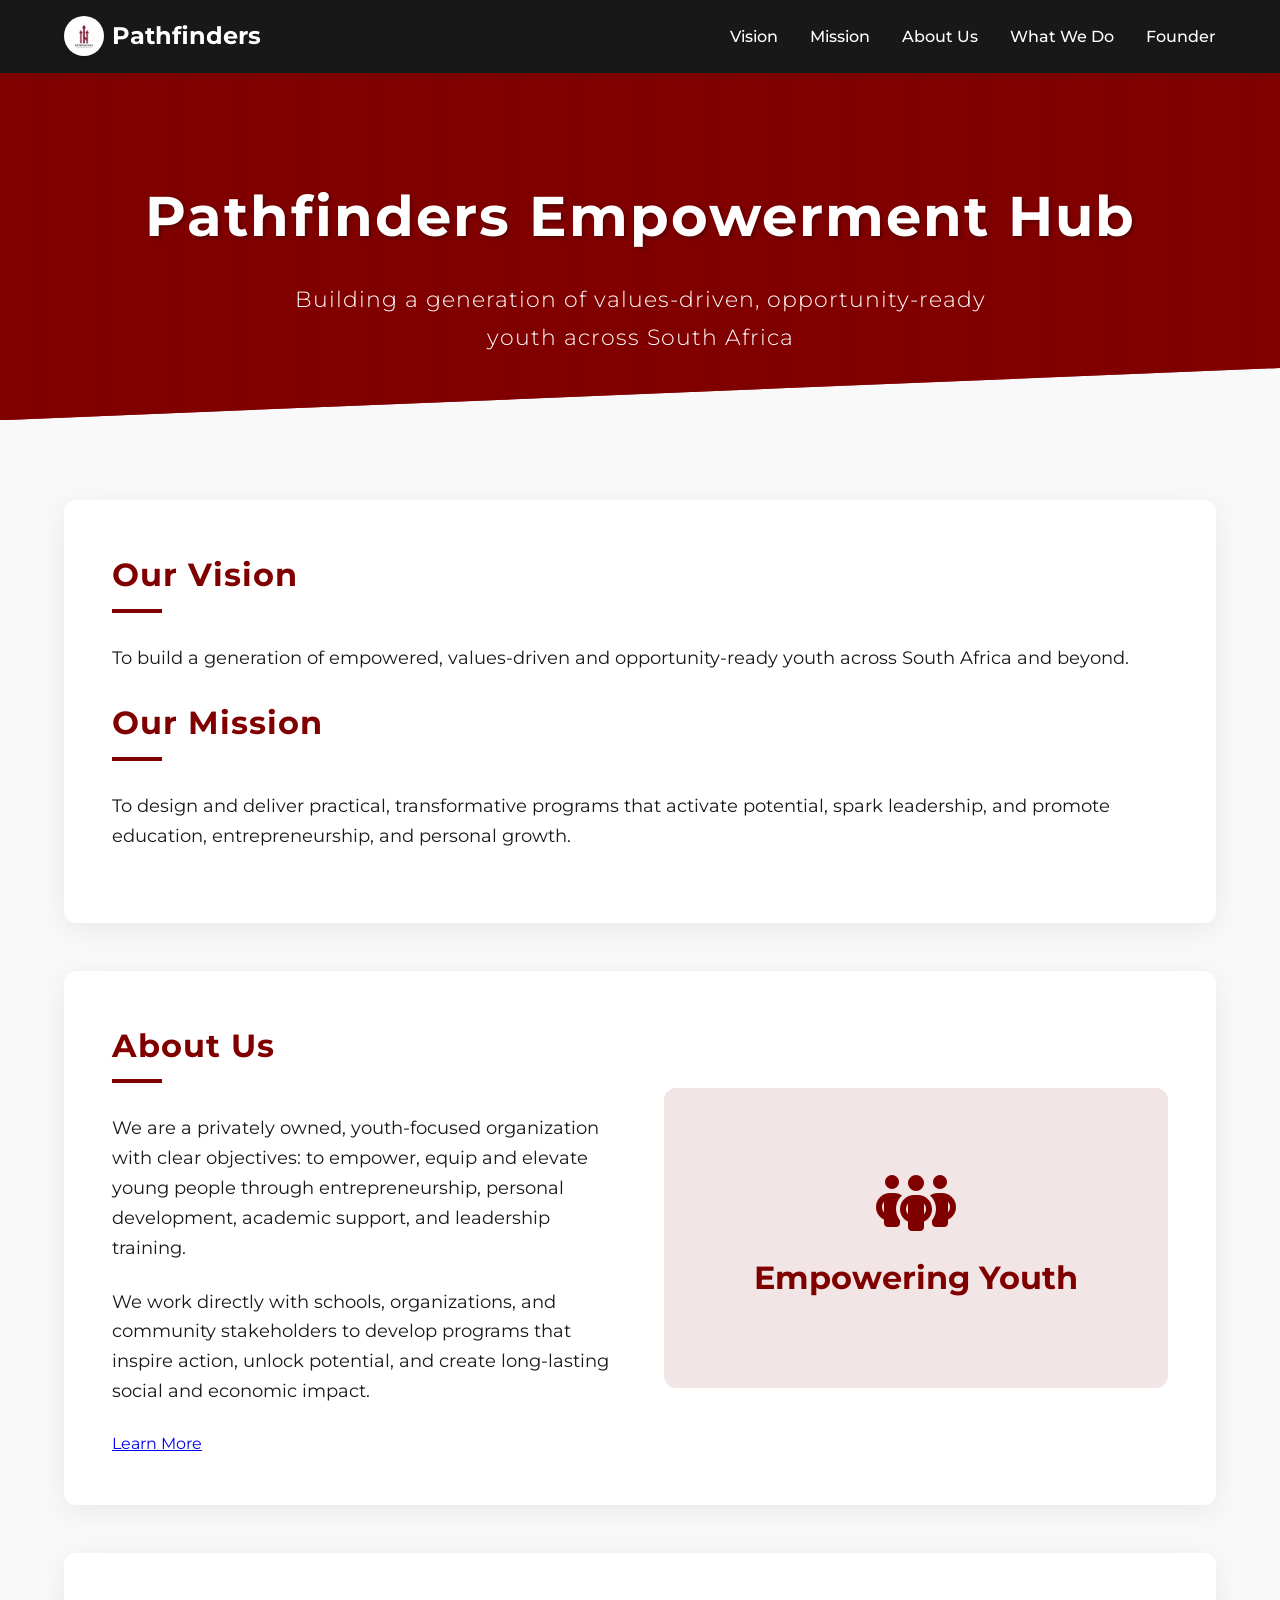
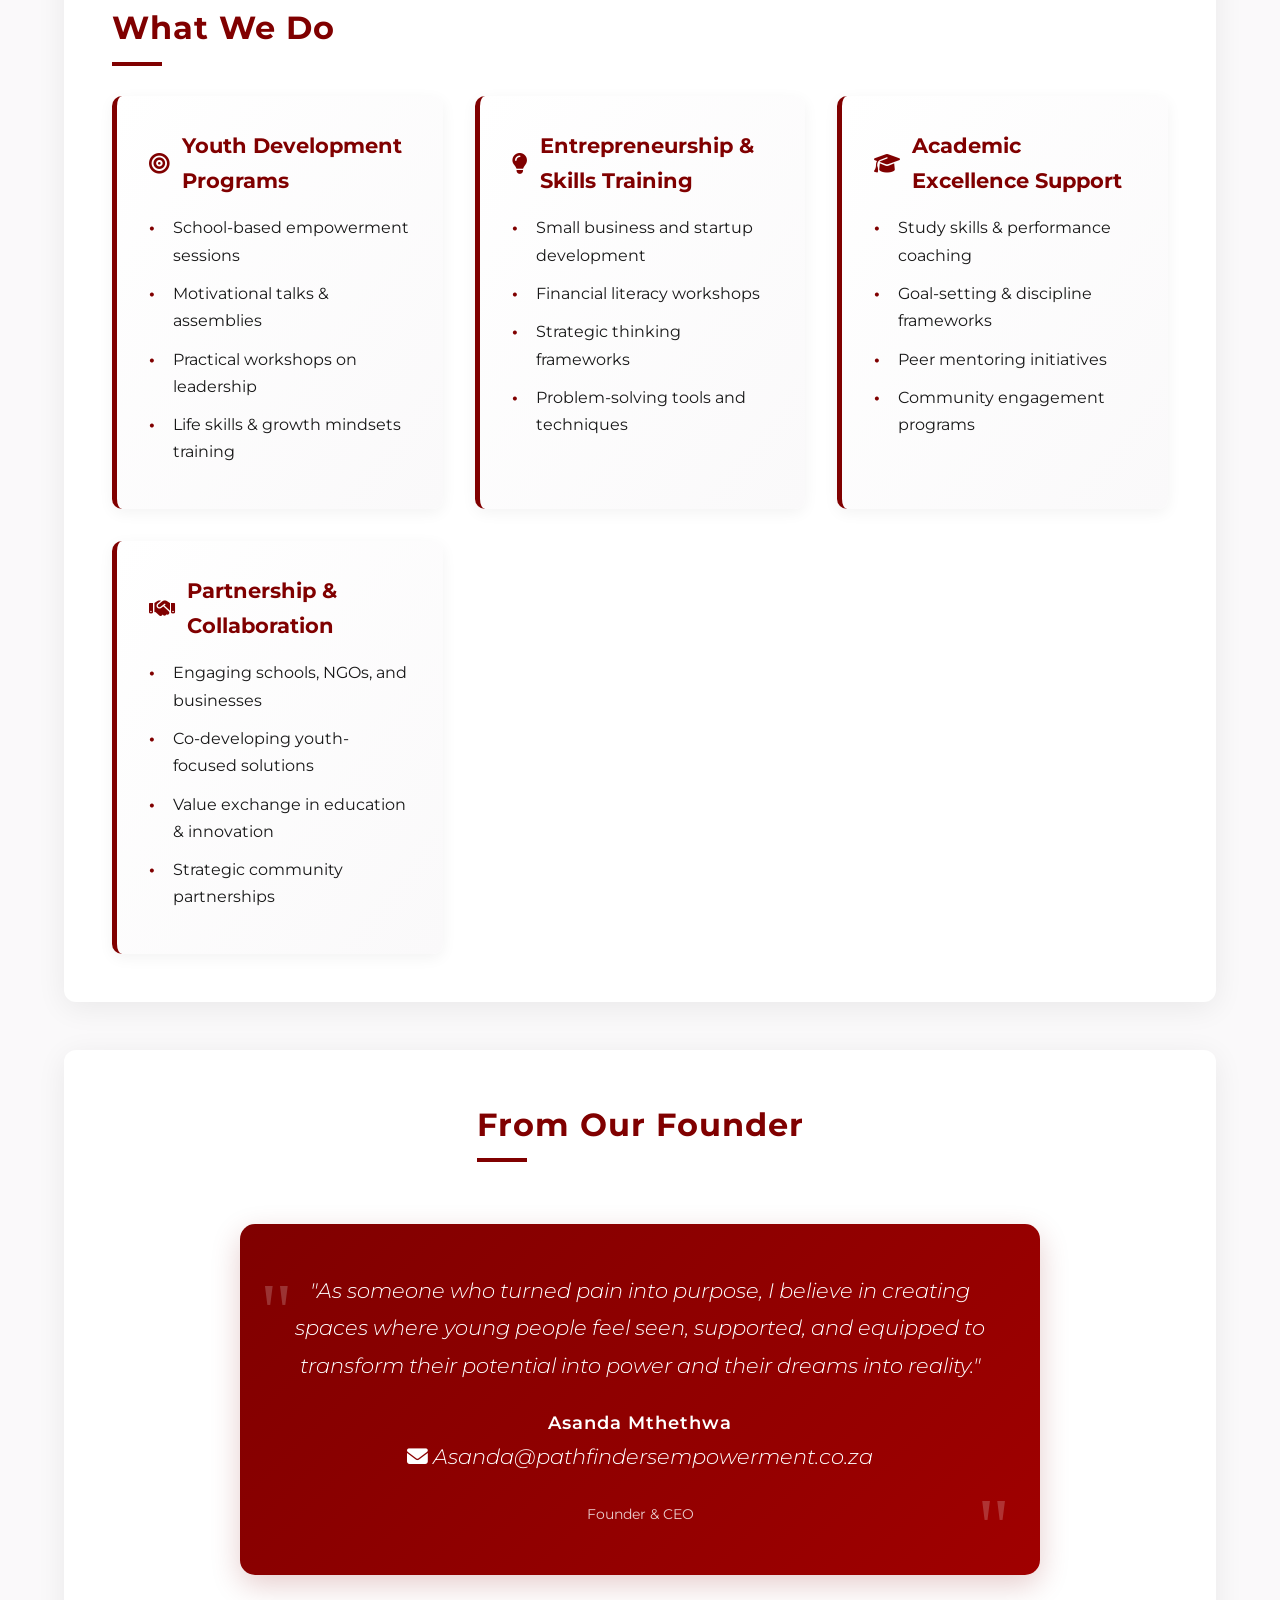
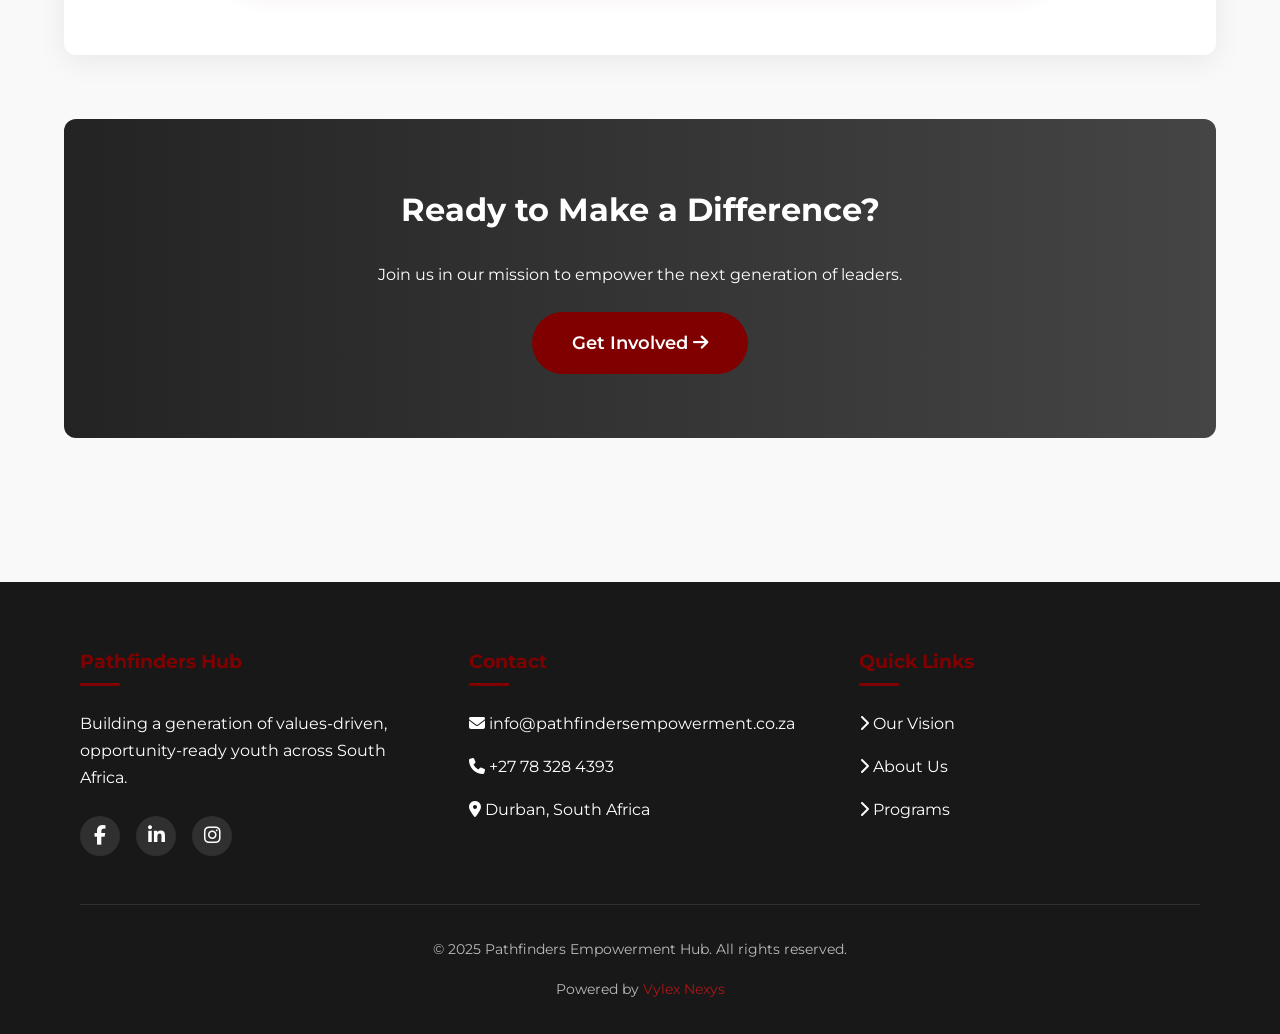
==== index.html @ e67b2441 "Update index.html" ====
<!DOCTYPE html>
<html lang="en">
  <head>
    <meta charset="UTF-8" />
    <meta name="viewport" content="width=device-width, initial-scale=1.0" />
    <title>Pathfinders Empowerment Hub | Empowering South African Youth</title>
    
    <meta name="google-site-verification" content="KsutGRpZTLUDbWp5Ro6oUx0S_MNJWlFWjwb6RgHYh18" />
    
    <!-- Meta SEO -->
    <meta name="description" content="Pathfinders Empowerment Hub empowers South African youth with leadership, entrepreneurship, academic support, and values-driven development programs." />
    <meta name="keywords" content="Pathfinders, Youth Empowerment, South Africa, Leadership Training, Entrepreneurship, Academic Support, Personal Growth, Youth Development Programs, School Sessions, Skills Training, Asanda Mthethwa" />
    <meta name="author" content="Pathfinders Empowerment Hub" />
    <meta name="robots" content="index, follow" />
  
    <!-- Open Graph / Facebook -->
    <meta property="og:type" content="website" />
    <meta property="og:url" content="https://pathfindersempowerment.co.za/" />
    <meta property="og:title" content="Pathfinders Empowerment Hub | Empowering South African Youth" />
    <meta property="og:description" content="Building a generation of values-driven, opportunity-ready youth across South Africa through practical programs in leadership, education, and entrepreneurship." />
    <meta property="og:image" content="https://pathfindersempowerment.co.za/assets/images/pathfinders-logo.jpg" />
  
    <!-- Twitter -->
    <meta name="twitter:card" content="summary_large_image" />
    <meta name="twitter:url" content="https://pathfindersempowerment.co.za/" />
    <meta name="twitter:title" content="Pathfinders Empowerment Hub | Empowering South African Youth" />
    <meta name="twitter:description" content="Empowering young leaders through personal development, school-based sessions, entrepreneurship and academic excellence." />
    <meta name="twitter:image" content="https://pathfindersempowerment.co.za/assets/images/pathfinders-logo.jpg" />
  
    <!-- Favicon -->
    <link rel="icon" href="/assets/images/pathfinders-logo.jpg" type="image/jpeg" />
  
    <!-- Fonts and Icons -->
    <link href="https://fonts.googleapis.com/css2?family=Montserrat:wght@300;400;500;600;700&display=swap" rel="stylesheet" />
    <link rel="stylesheet" href="https://cdnjs.cloudflare.com/ajax/libs/font-awesome/6.4.0/css/all.min.css" />
  
    <!-- Canonical URL -->
    <link rel="canonical" href="https://pathfindersempowerment.co.za/" />
  
    <!-- CSS Placeholder -->
    <style>
    :root {
      --maroon: #800000;
      --black: #181818;
      --white: #fff;
      --gray: #faf9fa;
      --light-maroon: rgba(128, 0, 0, 0.1);
    }
    
    * { 
      box-sizing: border-box;
      margin: 0;
      padding: 0;
    }
    
    body {
      font-family: 'Montserrat', Arial, sans-serif;
      margin: 0;
      background: var(--gray);
      color: var(--black);
      line-height: 1.7;
      font-size: 16px;
    }
    
    /* Utility Classes */
    .container {
      width: 90%;
      max-width: 1200px;
      margin: 0 auto;
      padding: 0 1rem;
    }
    
    .section-padding {
      padding: 5rem 0;
    }
    
    .section-title {
      position: relative;
      display: inline-block;
      color: var(--maroon);
      font-size: 2rem;
      font-weight: 700;
      margin-bottom: 2.5rem;
      letter-spacing: 1px;
    }
    
    .section-title::after {
      content: '';
      position: absolute;
      left: 0;
      bottom: -10px;
      width: 50px;
      height: 4px;
      background-color: var(--maroon);
    }
    
    /* Header */
    .header {
      background: linear-gradient(to right, rgba(128, 0, 0, 0.95), rgba(128, 0, 0, 0.8)), 
                  url('data:image/svg+xml;utf8,<svg xmlns="http://www.w3.org/2000/svg" width="100" height="100" viewBox="0 0 100 100"><path d="M0 0h100v100H0z" fill="%23800000"/></svg>');
      background-size: cover;
      color: var(--white);
      padding: 6rem 0 4rem;
      text-align: center;
      clip-path: polygon(0 0, 100% 0, 100% 85%, 0 100%);
    }
    
    .header h1 {
      font-size: 3.5rem;
      font-weight: 700;
      letter-spacing: 2px;
      margin-bottom: 1rem;
      text-shadow: 2px 2px 4px rgba(0, 0, 0, 0.3);
    }
    
    .header p {
      font-size: 1.4rem;
      font-weight: 300;
      max-width: 700px;
      margin: 0 auto;
      letter-spacing: 1px;
    }
    
    
    /* Navigation */
    .navbar {
      position: sticky;
      top: 0;
      z-index: 1000;
      background: var(--black);
      box-shadow: 0 2px 10px rgba(0, 0, 0, 0.1);
    }
    
    .nav-container {
      display: flex;
      justify-content: space-between;
      align-items: center;
      padding: 1rem 0;
    }
    
    .logo {
      display: flex;
      align-items: center;
      gap: 0.5rem;
      font-weight: 700;
      font-size: 1.5rem;
      color: var(--white);
      text-decoration: none;
      transition: all 0.3s ease;
    }
    
    .logo:hover {
      transform: scale(1.05);
    }
    
    .logo-image {
      width: 40px;
      height: 40px;
      border-radius: 50%;
      object-fit: cover;
      box-shadow: 0 3px 6px rgba(0, 0, 0, 0.16);
    }
    
    .nav-links {
      display: flex;
      gap: 2rem;
      list-style: none;
    }
    
    .nav-links li a {
      color: var(--white);
      text-decoration: none;
      font-weight: 500;
      position: relative;
      transition: all 0.3s ease;
      padding: 0.5rem 0;
    }
    
    .nav-links li a::after {
      content: '';
      position: absolute;
      width: 0;
      height: 2px;
      bottom: 0;
      left: 0;
      background-color: var(--maroon);
      transition: width 0.3s ease;
    }
    
    .nav-links li a:hover {
      color: var(--maroon);
    }
    
    .nav-links li a:hover::after {
      width: 100%;
    }
    
    .mobile-toggle {
      display: none;
      background: transparent;
      border: none;
      color: var(--white);
      font-size: 1.5rem;
      cursor: pointer;
    }
    
    /* Main Content Sections */
    .content-section {
      background: var(--white);
      border-radius: 12px;
      box-shadow: 0 6px 30px rgba(0, 0, 0, 0.07);
      padding: 3rem;
      margin-bottom: 3rem;
    }
    
    .section-text {
      font-size: 1.1rem;
      margin-bottom: 1.5rem;
    }
    
    /* About Section */
    .about-section {
      display: grid;
      grid-template-columns: 1fr 1fr;
      gap: 3rem;
      align-items: center;
    }
    
    .about-image {
      width: 100%;
      height: 300px;
      background-color: var(--light-maroon);
      border-radius: 12px;
      display: flex;
      align-items: center;
      justify-content: center;
      flex-direction: column;
      font-size: 2rem;
      color: var(--maroon);
      font-weight: 700;
    }
    
    .about-image i {
      font-size: 4rem;
      margin-bottom: 1rem;
    }
    
    /* What We Do Section */
    .services-grid {
      display: grid;
      grid-template-columns: repeat(auto-fit, minmax(300px, 1fr));
      gap: 2rem;
    }
    
    .service-card {
      background: linear-gradient(to bottom right, var(--white), var(--gray));
      border-left: 5px solid var(--maroon);
      padding: 2rem;
      border-radius: 10px;
      box-shadow: 0 4px 15px rgba(0, 0, 0, 0.05);
      transition: transform 0.3s ease, box-shadow 0.3s ease;
    }
    
    .service-card:hover {
      transform: translateY(-5px);
      box-shadow: 0 10px 25px rgba(0, 0, 0, 0.1);
    }
    
    .service-card h3 {
      color: var(--maroon);
      margin-bottom: 1rem;
      font-size: 1.3rem;
      display: flex;
      align-items: center;
      gap: 0.75rem;
    }
    
    .service-card h3 i {
      font-size: 1.3rem;
      color: var(--maroon);
    }
    
    .service-card ul {
      list-style-type: none;
    }
    
    .service-card li {
      margin-bottom: 0.7rem;
      position: relative;
      padding-left: 1.5rem;
    }
    
    .service-card li::before {
      content: "•";
      color: var(--maroon);
      font-weight: bold;
      position: absolute;
      left: 0;
    }
    
    /* Founder Section */
    .founder-section {
      text-align: center;
    }
    
    .founder-message {
      background: linear-gradient(135deg, var(--maroon), #a00000);
      color: var(--white);
      border-radius: 15px;
      padding: 3rem;
      margin: 2rem auto;
      max-width: 800px;
      box-shadow: 0 10px 30px rgba(128, 0, 0, 0.2);
      position: relative;
    }
    
    .founder-message::before,
    .founder-message::after {
      content: '"';
      font-size: 5rem;
      position: absolute;
      color: rgba(255, 255, 255, 0.2);
      font-family: Georgia, serif;
    }
    
    .founder-message::before {
      top: 20px;
      left: 20px;
    }
    
    .founder-message::after {
      bottom: -20px;
      right: 30px;
    }
    
    .founder-message p {
      font-size: 1.3rem;
      font-style: italic;
      font-weight: 300;
      line-height: 1.8;
      margin-bottom: 1.5rem;
      position: relative;
      z-index: 1;
    }
    
    .founder-name {
      display: block;
      font-weight: 600;
      font-size: 1.1rem;
      letter-spacing: 1px;
      margin-top: 1.5rem;
    }
    
    .founder-title {
      font-size: 0.9rem;
      opacity: 0.8;
    }
    
    /* Call to Action */
    .cta-section {
      text-align: center;
      padding: 4rem 2rem;
      background: linear-gradient(to right, rgba(24, 24, 24, 0.95), rgba(24, 24, 24, 0.8));
      color: var(--white);
      border-radius: 12px;
      margin: 4rem auto;
    }
    
    .cta-section h2 {
      color: var(--white);
      margin-bottom: 1.5rem;
      font-size: 2rem;
    }
    
    .cta-btn {
      display: inline-block;
      padding: 1rem 2.5rem;
      background-color: var(--maroon);
      color: var(--white);
      border: none;
      border-radius: 50px;
      font-size: 1.1rem;
      font-weight: 600;
      text-decoration: none;
      margin-top: 1.5rem;
      transition: all 0.3s ease;
      cursor: pointer;
    }
    
    .cta-btn:hover {
      background-color: #a00000;
      transform: translateY(-3px);
      box-shadow: 0 10px 20px rgba(128, 0, 0, 0.3);
    }
    
    /* Footer */
    .footer {
      background: var(--black);
      color: var(--white);
      padding: 4rem 0 2rem;
      text-align: center;
    }
    
    .footer-content {
      display: grid;
      grid-template-columns: repeat(auto-fit, minmax(250px, 1fr));
      gap: 3rem;
      text-align: left;
      margin-bottom: 3rem;
    }
    
    .footer-column h3 {
      margin-bottom: 1.5rem;
      color: var(--maroon);
      position: relative;
      padding-bottom: 0.5rem;
      display: inline-block;
    }
    
    .footer-column h3::after {
      content: '';
      position: absolute;
      bottom: 0;
      left: 0;
      width: 40px;
      height: 3px;
      background-color: var(--maroon);
    }
    
    .footer-column p {
      margin-bottom: 1rem;
    }
    
    .social-icons {
      display: flex;
      gap: 1rem;
      margin-top: 1.5rem;
    }
    
    .social-icon {
      width: 40px;
      height: 40px;
      background-color: rgba(255, 255, 255, 0.1);
      border-radius: 50%;
      display: flex;
      align-items: center;
      justify-content: center;
      transition: all 0.3s ease;
      font-size: 1.2rem;
    }
    
    .social-icon:hover {
      background-color: var(--maroon);
    }
    
    .footer-bottom {
      padding-top: 2rem;
      border-top: 1px solid rgba(255, 255, 255, 0.1);
    }
    
    .footer-bottom p {
      font-size: 0.9rem;
      opacity: 0.7;
    }
    
    .developer {
      font-size: 0.8rem;
      margin-top: 1rem;
      opacity: 0.6;
    }
    
    /* Responsive Design */
    @media screen and (max-width: 992px) {
      .section-padding {
        padding: 4rem 0;
      }
      
      .header h1 {
        font-size: 2.8rem;
      }
      
      .about-section {
        grid-template-columns: 1fr;
      }
      
      .content-section {
        padding: 2rem;
      }
    }
    
    @media screen and (max-width: 768px) {
      .mobile-toggle {
        display: block;
      }
      
      .nav-links {
        position: fixed;
        top: 70px;
        left: -100%;
        flex-direction: column;
        width: 100%;
        background: var(--black);
        align-items: center;
        padding: 2rem 0;
        transition: 0.3s;
        box-shadow: 0 10px 20px rgba(0, 0, 0, 0.2);
      }
      
      .nav-links.active {
        left: 0;
      }
      
      .header h1 {
        font-size: 2.2rem;
      }
      
      .header p {
        font-size: 1.1rem;
      }
      
      .section-title {
        font-size: 1.7rem;
      }
      
      .founder-message {
        padding: 2rem;
      }
      
      .founder-message p {
        font-size: 1.1rem;
      }
    }
    
    @media screen and (max-width: 576px) {
      .header {
        padding: 4rem 0 3rem;
      }
      
      .header h1 {
        font-size: 1.8rem;
      }
      
      .section-title {
        font-size: 1.5rem;
      }
      
      .content-section {
        padding: 1.5rem;
      }
      
      .service-card {
        padding: 1.5rem;
      }
      
      .cta-section {
        padding: 2rem 1rem;
      }
      
      .cta-section h2 {
        font-size: 1.5rem;
      }
    }
  </style>
</head>
<body>
  <!-- Navigation -->
  <nav class="navbar">
    <div class="container nav-container">
      <a href="#" class="logo">
        <img src="/assets/images/pathfinders-logo.jpg" alt="Pathfinders Empowerment Hub Logo" class="logo-image">
        Pathfinders
      </a>
      <button class="mobile-toggle">☰</button>
      <ul class="nav-links">
        <li><a href="#vision">Vision</a></li>
        <li><a href="#mission">Mission</a></li>
        <li><a href="#about">About Us</a></li>
        <li><a href="#services">What We Do</a></li>
        <li><a href="#founder">Founder</a></li>
      </ul>
    </div>
  </nav>

  <!-- Header -->
  <header class="header">
    <div class="container">
      <h1>Pathfinders Empowerment Hub</h1>
      <p>Building a generation of values-driven, opportunity-ready youth across South Africa</p>
    </div>
  </header>

  <!-- Main Content -->
  <main class="container section-padding">
    <!-- Vision & Mission Section -->
    <section id="vision" class="content-section">
      <h2 class="section-title">Our Vision</h2>
      <p class="section-text">To build a generation of empowered, values-driven and opportunity-ready youth across South Africa and beyond.</p>
      
      <div id="mission" class="mt-5">
        <h2 class="section-title">Our Mission</h2>
        <p class="section-text">To design and deliver practical, transformative programs that activate potential, spark leadership, and promote education, entrepreneurship, and personal growth.</p>
      </div>
    </section>

    <!-- About Section -->
    <section id="about" class="content-section about-section">
  <div>
    <h2 class="section-title">About Us</h2>
    <p class="section-text">
      We are a privately owned, youth-focused organization with clear objectives: to empower, equip and elevate young people through entrepreneurship, personal development, academic support, and leadership training.
    </p>
    <p class="section-text">
      We work directly with schools, organizations, and community stakeholders to develop programs that inspire action, unlock potential, and create long-lasting social and economic impact.
    </p>
    <!-- Learn More button -->
    <a href="about.html" class="learn-more-btn">Learn More</a>
  </div>
  <div class="about-image">
    <i class="fas fa-people-group"></i>
    Empowering Youth
  </div>
</section>


    <!-- Services Section -->
    <section id="services" class="content-section">
      <h2 class="section-title">What We Do</h2>
      <div class="services-grid">
        <div class="service-card">
          <h3><i class="fas fa-bullseye"></i> Youth Development Programs</h3>
          <ul>
            <li>School-based empowerment sessions</li>
            <li>Motivational talks & assemblies</li>
            <li>Practical workshops on leadership</li>
            <li>Life skills & growth mindsets training</li>
          </ul>
        </div>
        <div class="service-card">
          <h3><i class="fas fa-lightbulb"></i> Entrepreneurship & Skills Training</h3>
          <ul>
            <li>Small business and startup development</li>
            <li>Financial literacy workshops</li>
            <li>Strategic thinking frameworks</li>
            <li>Problem-solving tools and techniques</li>
          </ul>
        </div>
        <div class="service-card">
          <h3><i class="fas fa-graduation-cap"></i> Academic Excellence Support</h3>
          <ul>
            <li>Study skills & performance coaching</li>
            <li>Goal-setting & discipline frameworks</li>
            <li>Peer mentoring initiatives</li>
            <li>Community engagement programs</li>
          </ul>
        </div>
        <div class="service-card">
          <h3><i class="fas fa-handshake"></i> Partnership & Collaboration</h3>
          <ul>
            <li>Engaging schools, NGOs, and businesses</li>
            <li>Co-developing youth-focused solutions</li>
            <li>Value exchange in education & innovation</li>
            <li>Strategic community partnerships</li>
          </ul>
        </div>
      </div>
    </section>

    <!-- Founder Section -->
    <section id="founder" class="content-section founder-section">
      <h2 class="section-title">From Our Founder</h2>
      <div class="founder-message">
        <p>
          "As someone who turned pain into purpose, I believe in creating spaces where young people feel seen, supported, and equipped to transform their potential into power and their dreams into reality."
        </p>
        <span class="founder-name">Asanda Mthethwa</span>
        <p><i class="fas fa-envelope"></i> Asanda@pathfindersempowerment.co.za</p>

        <span class="founder-title">Founder & CEO</span>
      </div>
    </section>

    <!-- Call To Action -->
    <section class="cta-section">
      <h2>Ready to Make a Difference?</h2>
      <p>Join us in our mission to empower the next generation of leaders.</p>
      <a href="#" class="cta-btn">Get Involved <i class="fas fa-arrow-right"></i></a>
    </section>
  </main>

  <!-- Footer -->
  <footer class="footer">
    <div class="container">
      <div class="footer-content">
        <div class="footer-column">
          <h3>Pathfinders Hub</h3>
          <p>Building a generation of values-driven, opportunity-ready youth across South Africa.</p>
          <div class="social-icons">
            <div class="social-icon"><i class="fab fa-facebook-f"></i></div>
            <div class="social-icon"><i class="fab fa-linkedin-in"></i></div>
            <div class="social-icon"><i class="fab fa-instagram"></i></div>
          </div>
        </div>
        <div class="footer-column">
          <h3>Contact</h3>
          <p><i class="fas fa-envelope"></i> info@pathfindersempowerment.co.za</p>
          <p><i class="fas fa-phone"></i> +27 78 328 4393</p>
          <p><i class="fas fa-map-marker-alt"></i> Durban, South Africa</p>
        </div>
        <div class="footer-column">
          <h3>Quick Links</h3>
          <p><a href="#vision" style="color: white; text-decoration: none;"><i class="fas fa-chevron-right"></i> Our Vision</a></p>
          <p><a href="about.html" style="color: white; text-decoration: none;"><i class="fas fa-chevron-right"></i> About Us</a></p>
          <p><a href="#services" style="color: white; text-decoration: none;"><i class="fas fa-chevron-right"></i> Programs</a></p>
        </div>
      </div>
      <div class="footer-bottom">
        <p>&copy; 2025 Pathfinders Empowerment Hub. All rights reserved.</p>
        <p class="developer">Powered by <a href="https://vylexnexys.co.za" style="color: #e71616; text-decoration: dotted;">Vylex Nexys</a></p>
      </div>
    </div>
  </footer>

  <script>
    // Mobile menu toggle
    const mobileToggle = document.querySelector('.mobile-toggle');
    const navLinks = document.querySelector('.nav-links');
    
    mobileToggle.addEventListener('click', () => {
      navLinks.classList.toggle('active');
    });
    
    // Close mobile menu when clicking a link
    document.querySelectorAll('.nav-links a').forEach(link => {
      link.addEventListener('click', () => {
        navLinks.classList.remove('active');
      });
    });
    
    // Smooth scrolling
    document.querySelectorAll('a[href^="#"]').forEach(anchor => {
      anchor.addEventListener('click', function(e) {
        e.preventDefault();
        
        const targetId = this.getAttribute('href');
        const targetElement = document.querySelector(targetId);
        
        window.scrollTo({
          top: targetElement.offsetTop - 70,
          behavior: 'smooth'
        });
      });
    });
  </script>
</body>
</html>
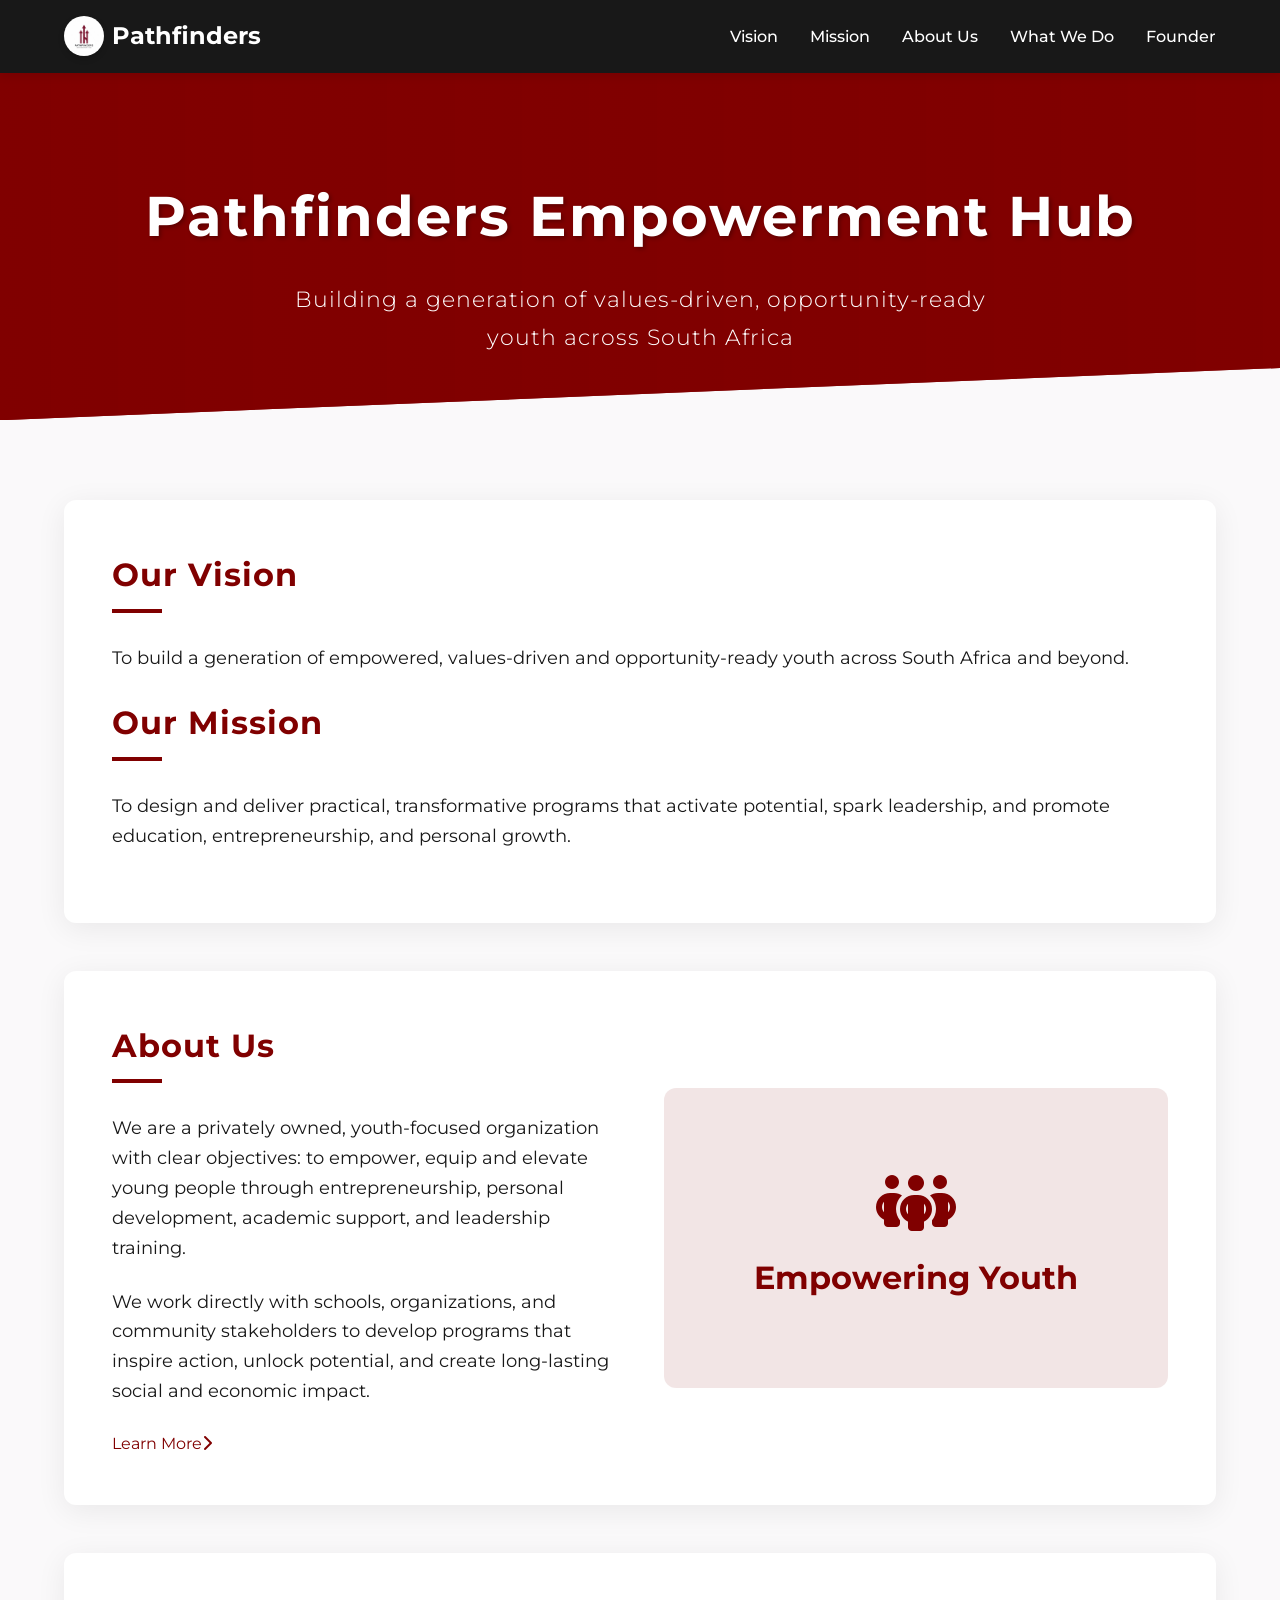
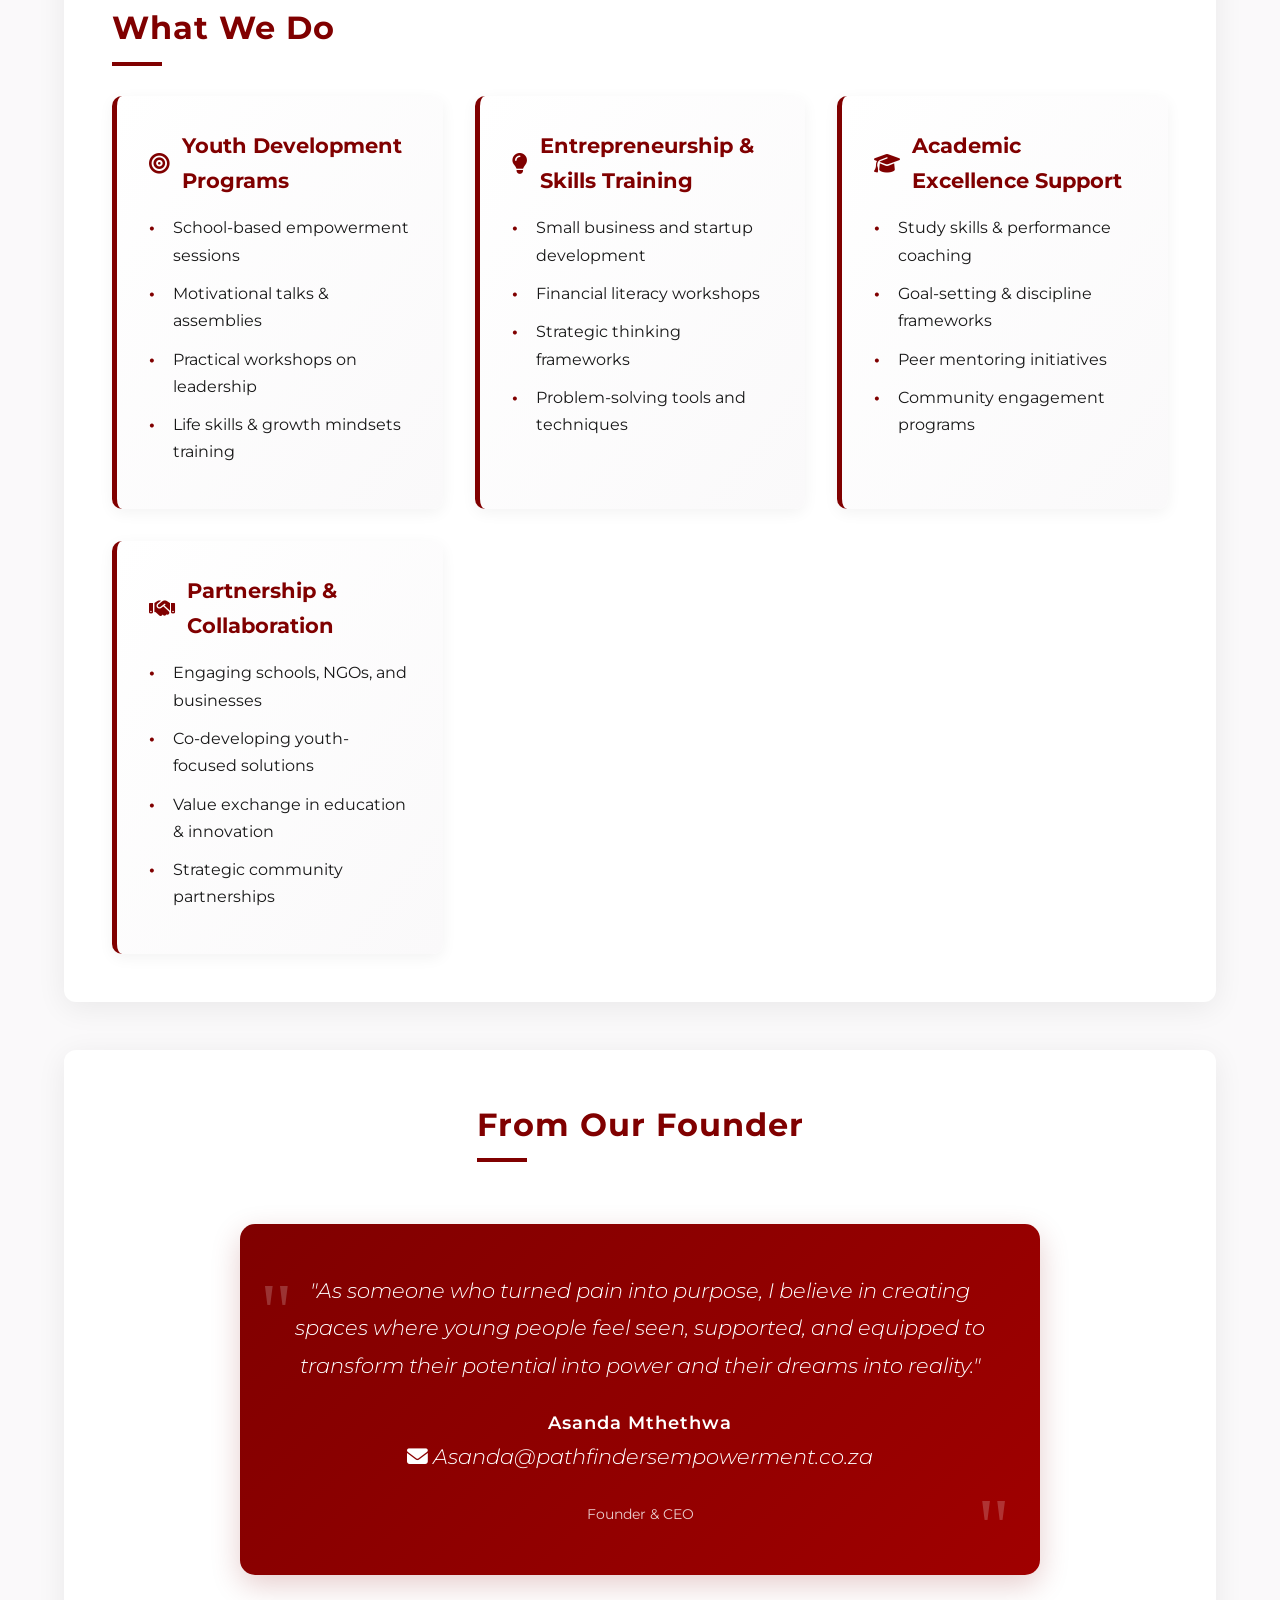
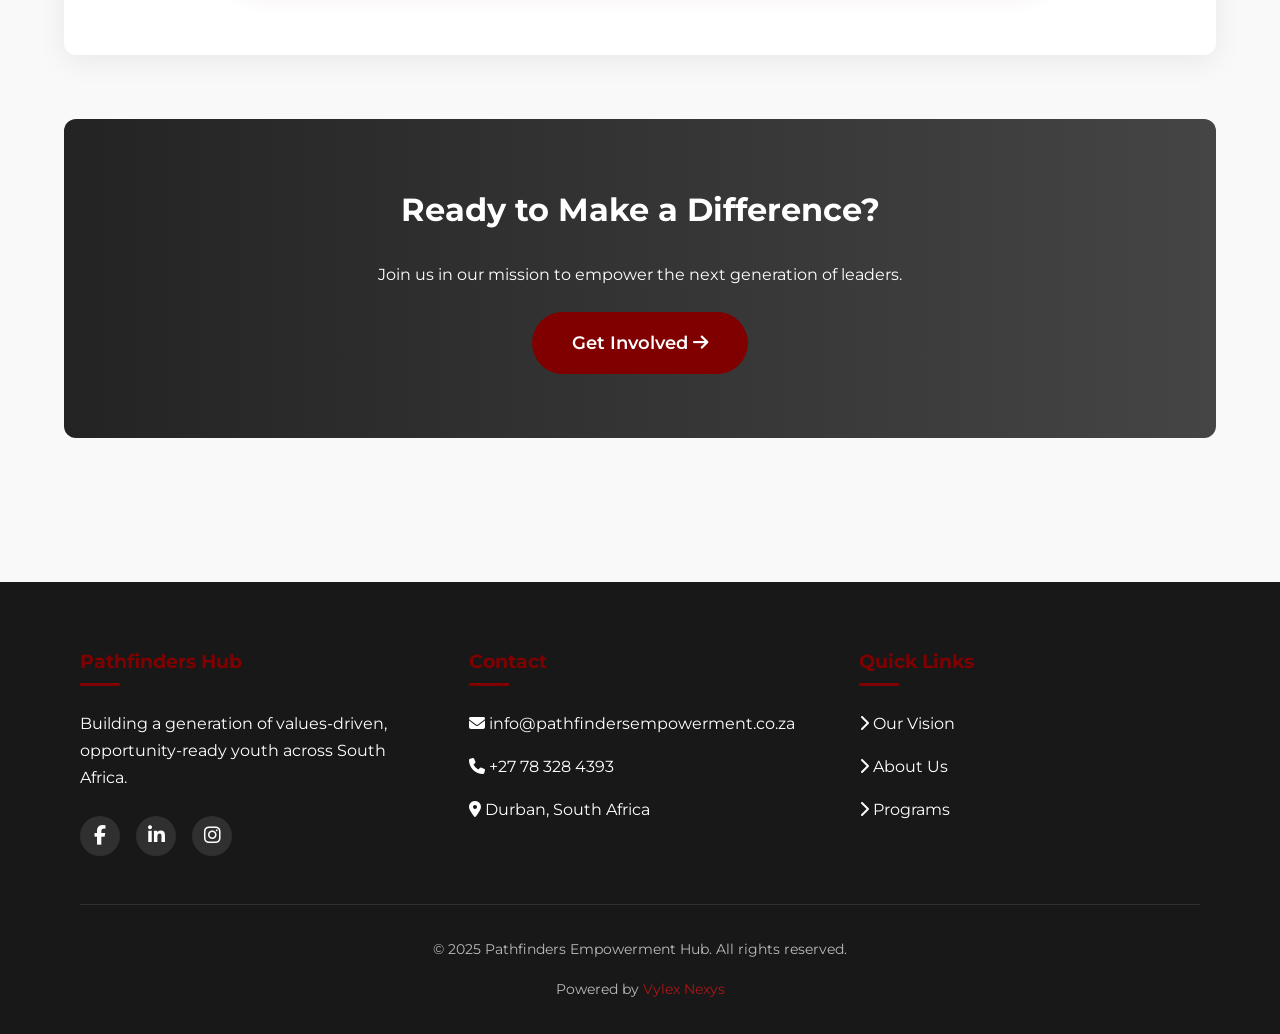
==== commit a2928b79: "Ehnanced the ui for all pages and made the footer consistent across" ====
--- a/index.html
+++ b/index.html
@@ -1,44 +1,50 @@
 <!DOCTYPE html>
 <html lang="en">
-  <head>
-    <meta charset="UTF-8" />
-    <meta name="viewport" content="width=device-width, initial-scale=1.0" />
-    <title>Pathfinders Empowerment Hub | Empowering South African Youth</title>
-    
-    <meta name="google-site-verification" content="KsutGRpZTLUDbWp5Ro6oUx0S_MNJWlFWjwb6RgHYh18" />
-    
-    <!-- Meta SEO -->
-    <meta name="description" content="Pathfinders Empowerment Hub empowers South African youth with leadership, entrepreneurship, academic support, and values-driven development programs." />
-    <meta name="keywords" content="Pathfinders, Youth Empowerment, South Africa, Leadership Training, Entrepreneurship, Academic Support, Personal Growth, Youth Development Programs, School Sessions, Skills Training, Asanda Mthethwa" />
-    <meta name="author" content="Pathfinders Empowerment Hub" />
-    <meta name="robots" content="index, follow" />
-  
-    <!-- Open Graph / Facebook -->
-    <meta property="og:type" content="website" />
-    <meta property="og:url" content="https://pathfindersempowerment.co.za/" />
-    <meta property="og:title" content="Pathfinders Empowerment Hub | Empowering South African Youth" />
-    <meta property="og:description" content="Building a generation of values-driven, opportunity-ready youth across South Africa through practical programs in leadership, education, and entrepreneurship." />
-    <meta property="og:image" content="https://pathfindersempowerment.co.za/assets/images/pathfinders-logo.jpg" />
-  
-    <!-- Twitter -->
-    <meta name="twitter:card" content="summary_large_image" />
-    <meta name="twitter:url" content="https://pathfindersempowerment.co.za/" />
-    <meta name="twitter:title" content="Pathfinders Empowerment Hub | Empowering South African Youth" />
-    <meta name="twitter:description" content="Empowering young leaders through personal development, school-based sessions, entrepreneurship and academic excellence." />
-    <meta name="twitter:image" content="https://pathfindersempowerment.co.za/assets/images/pathfinders-logo.jpg" />
-  
-    <!-- Favicon -->
-    <link rel="icon" href="/assets/images/pathfinders-logo.jpg" type="image/jpeg" />
-  
-    <!-- Fonts and Icons -->
-    <link href="https://fonts.googleapis.com/css2?family=Montserrat:wght@300;400;500;600;700&display=swap" rel="stylesheet" />
-    <link rel="stylesheet" href="https://cdnjs.cloudflare.com/ajax/libs/font-awesome/6.4.0/css/all.min.css" />
-  
-    <!-- Canonical URL -->
-    <link rel="canonical" href="https://pathfindersempowerment.co.za/" />
-  
-    <!-- CSS Placeholder -->
-    <style>
+
+<head>
+  <meta charset="UTF-8" />
+  <meta name="viewport" content="width=device-width, initial-scale=1.0" />
+  <title>Pathfinders Empowerment Hub | Empowering South African Youth</title>
+
+  <meta name="google-site-verification" content="KsutGRpZTLUDbWp5Ro6oUx0S_MNJWlFWjwb6RgHYh18" />
+
+  <!-- Meta SEO -->
+  <meta name="description"
+    content="Pathfinders Empowerment Hub empowers South African youth with leadership, entrepreneurship, academic support, and values-driven development programs." />
+  <meta name="keywords"
+    content="Pathfinders, Youth Empowerment, South Africa, Leadership Training, Entrepreneurship, Academic Support, Personal Growth, Youth Development Programs, School Sessions, Skills Training, Asanda Mthethwa" />
+  <meta name="author" content="Pathfinders Empowerment Hub" />
+  <meta name="robots" content="index, follow" />
+
+  <!-- Open Graph / Facebook -->
+  <meta property="og:type" content="website" />
+  <meta property="og:url" content="https://pathfindersempowerment.co.za/" />
+  <meta property="og:title" content="Pathfinders Empowerment Hub | Empowering South African Youth" />
+  <meta property="og:description"
+    content="Building a generation of values-driven, opportunity-ready youth across South Africa through practical programs in leadership, education, and entrepreneurship." />
+  <meta property="og:image" content="https://pathfindersempowerment.co.za/assets/images/pathfinders-logo.jpg" />
+
+  <!-- Twitter -->
+  <meta name="twitter:card" content="summary_large_image" />
+  <meta name="twitter:url" content="https://pathfindersempowerment.co.za/" />
+  <meta name="twitter:title" content="Pathfinders Empowerment Hub | Empowering South African Youth" />
+  <meta name="twitter:description"
+    content="Empowering young leaders through personal development, school-based sessions, entrepreneurship and academic excellence." />
+  <meta name="twitter:image" content="https://pathfindersempowerment.co.za/assets/images/pathfinders-logo.jpg" />
+
+  <!-- Favicon -->
+  <link rel="icon" href="/assets/images/pathfinders-logo.jpg" type="image/jpeg" />
+
+  <!-- Fonts and Icons -->
+  <link href="https://fonts.googleapis.com/css2?family=Montserrat:wght@300;400;500;600;700&display=swap"
+    rel="stylesheet" />
+  <link rel="stylesheet" href="https://cdnjs.cloudflare.com/ajax/libs/font-awesome/6.4.0/css/all.min.css" />
+
+  <!-- Canonical URL -->
+  <link rel="canonical" href="https://pathfindersempowerment.co.za/" />
+
+  <!-- CSS Placeholder -->
+  <style>
     :root {
       --maroon: #800000;
       --black: #181818;
@@ -46,13 +52,13 @@
       --gray: #faf9fa;
       --light-maroon: rgba(128, 0, 0, 0.1);
     }
-    
-    * { 
+
+    * {
       box-sizing: border-box;
       margin: 0;
       padding: 0;
     }
-    
+
     body {
       font-family: 'Montserrat', Arial, sans-serif;
       margin: 0;
@@ -61,7 +67,7 @@
       line-height: 1.7;
       font-size: 16px;
     }
-    
+
     /* Utility Classes */
     .container {
       width: 90%;
@@ -69,11 +75,11 @@
       margin: 0 auto;
       padding: 0 1rem;
     }
-    
+
     .section-padding {
       padding: 5rem 0;
     }
-    
+
     .section-title {
       position: relative;
       display: inline-block;
@@ -83,7 +89,7 @@
       margin-bottom: 2.5rem;
       letter-spacing: 1px;
     }
-    
+
     .section-title::after {
       content: '';
       position: absolute;
@@ -93,18 +99,18 @@
       height: 4px;
       background-color: var(--maroon);
     }
-    
+
     /* Header */
     .header {
-      background: linear-gradient(to right, rgba(128, 0, 0, 0.95), rgba(128, 0, 0, 0.8)), 
-                  url('data:image/svg+xml;utf8,<svg xmlns="http://www.w3.org/2000/svg" width="100" height="100" viewBox="0 0 100 100"><path d="M0 0h100v100H0z" fill="%23800000"/></svg>');
+      background: linear-gradient(to right, rgba(128, 0, 0, 0.95), rgba(128, 0, 0, 0.8)),
+        url('data:image/svg+xml;utf8,<svg xmlns="http://www.w3.org/2000/svg" width="100" height="100" viewBox="0 0 100 100"><path d="M0 0h100v100H0z" fill="%23800000"/></svg>');
       background-size: cover;
       color: var(--white);
       padding: 6rem 0 4rem;
       text-align: center;
       clip-path: polygon(0 0, 100% 0, 100% 85%, 0 100%);
     }
-    
+
     .header h1 {
       font-size: 3.5rem;
       font-weight: 700;
@@ -112,7 +118,7 @@
       margin-bottom: 1rem;
       text-shadow: 2px 2px 4px rgba(0, 0, 0, 0.3);
     }
-    
+
     .header p {
       font-size: 1.4rem;
       font-weight: 300;
@@ -120,8 +126,8 @@
       margin: 0 auto;
       letter-spacing: 1px;
     }
-    
-    
+
+
     /* Navigation */
     .navbar {
       position: sticky;
@@ -130,14 +136,14 @@
       background: var(--black);
       box-shadow: 0 2px 10px rgba(0, 0, 0, 0.1);
     }
-    
+
     .nav-container {
       display: flex;
       justify-content: space-between;
       align-items: center;
       padding: 1rem 0;
     }
-    
+
     .logo {
       display: flex;
       align-items: center;
@@ -148,11 +154,11 @@
       text-decoration: none;
       transition: all 0.3s ease;
     }
-    
+
     .logo:hover {
       transform: scale(1.05);
     }
-    
+
     .logo-image {
       width: 40px;
       height: 40px;
@@ -160,13 +166,13 @@
       object-fit: cover;
       box-shadow: 0 3px 6px rgba(0, 0, 0, 0.16);
     }
-    
+
     .nav-links {
       display: flex;
       gap: 2rem;
       list-style: none;
     }
-    
+
     .nav-links li a {
       color: var(--white);
       text-decoration: none;
@@ -175,7 +181,7 @@
       transition: all 0.3s ease;
       padding: 0.5rem 0;
     }
-    
+
     .nav-links li a::after {
       content: '';
       position: absolute;
@@ -186,15 +192,15 @@
       background-color: var(--maroon);
       transition: width 0.3s ease;
     }
-    
+
     .nav-links li a:hover {
       color: var(--maroon);
     }
-    
+
     .nav-links li a:hover::after {
       width: 100%;
     }
-    
+
     .mobile-toggle {
       display: none;
       background: transparent;
@@ -203,7 +209,7 @@
       font-size: 1.5rem;
       cursor: pointer;
     }
-    
+
     /* Main Content Sections */
     .content-section {
       background: var(--white);
@@ -212,12 +218,12 @@
       padding: 3rem;
       margin-bottom: 3rem;
     }
-    
+
     .section-text {
       font-size: 1.1rem;
       margin-bottom: 1.5rem;
     }
-    
+
     /* About Section */
     .about-section {
       display: grid;
@@ -225,7 +231,7 @@
       gap: 3rem;
       align-items: center;
     }
-    
+
     .about-image {
       width: 100%;
       height: 300px;
@@ -239,19 +245,25 @@
       color: var(--maroon);
       font-weight: 700;
     }
-    
+
     .about-image i {
       font-size: 4rem;
       margin-bottom: 1rem;
     }
-    
+
+    .learn-more-btn {
+      color: var(--maroon);
+      text-decoration: none;
+
+    }
+
     /* What We Do Section */
     .services-grid {
       display: grid;
       grid-template-columns: repeat(auto-fit, minmax(300px, 1fr));
       gap: 2rem;
     }
-    
+
     .service-card {
       background: linear-gradient(to bottom right, var(--white), var(--gray));
       border-left: 5px solid var(--maroon);
@@ -260,12 +272,12 @@
       box-shadow: 0 4px 15px rgba(0, 0, 0, 0.05);
       transition: transform 0.3s ease, box-shadow 0.3s ease;
     }
-    
+
     .service-card:hover {
       transform: translateY(-5px);
       box-shadow: 0 10px 25px rgba(0, 0, 0, 0.1);
     }
-    
+
     .service-card h3 {
       color: var(--maroon);
       margin-bottom: 1rem;
@@ -274,22 +286,22 @@
       align-items: center;
       gap: 0.75rem;
     }
-    
+
     .service-card h3 i {
       font-size: 1.3rem;
       color: var(--maroon);
     }
-    
+
     .service-card ul {
       list-style-type: none;
     }
-    
+
     .service-card li {
       margin-bottom: 0.7rem;
       position: relative;
       padding-left: 1.5rem;
     }
-    
+
     .service-card li::before {
       content: "•";
       color: var(--maroon);
@@ -297,12 +309,12 @@
       position: absolute;
       left: 0;
     }
-    
+
     /* Founder Section */
     .founder-section {
       text-align: center;
     }
-    
+
     .founder-message {
       background: linear-gradient(135deg, var(--maroon), #a00000);
       color: var(--white);
@@ -313,7 +325,7 @@
       box-shadow: 0 10px 30px rgba(128, 0, 0, 0.2);
       position: relative;
     }
-    
+
     .founder-message::before,
     .founder-message::after {
       content: '"';
@@ -322,17 +334,17 @@
       color: rgba(255, 255, 255, 0.2);
       font-family: Georgia, serif;
     }
-    
+
     .founder-message::before {
       top: 20px;
       left: 20px;
     }
-    
+
     .founder-message::after {
       bottom: -20px;
       right: 30px;
     }
-    
+
     .founder-message p {
       font-size: 1.3rem;
       font-style: italic;
@@ -342,7 +354,7 @@
       position: relative;
       z-index: 1;
     }
-    
+
     .founder-name {
       display: block;
       font-weight: 600;
@@ -350,12 +362,12 @@
       letter-spacing: 1px;
       margin-top: 1.5rem;
     }
-    
+
     .founder-title {
       font-size: 0.9rem;
       opacity: 0.8;
     }
-    
+
     /* Call to Action */
     .cta-section {
       text-align: center;
@@ -365,13 +377,13 @@
       border-radius: 12px;
       margin: 4rem auto;
     }
-    
+
     .cta-section h2 {
       color: var(--white);
       margin-bottom: 1.5rem;
       font-size: 2rem;
     }
-    
+
     .cta-btn {
       display: inline-block;
       padding: 1rem 2.5rem;
@@ -386,13 +398,13 @@
       transition: all 0.3s ease;
       cursor: pointer;
     }
-    
+
     .cta-btn:hover {
       background-color: #a00000;
       transform: translateY(-3px);
       box-shadow: 0 10px 20px rgba(128, 0, 0, 0.3);
     }
-    
+
     /* Footer */
     .footer {
       background: var(--black);
@@ -400,7 +412,7 @@
       padding: 4rem 0 2rem;
       text-align: center;
     }
-    
+
     .footer-content {
       display: grid;
       grid-template-columns: repeat(auto-fit, minmax(250px, 1fr));
@@ -408,7 +420,7 @@
       text-align: left;
       margin-bottom: 3rem;
     }
-    
+
     .footer-column h3 {
       margin-bottom: 1.5rem;
       color: var(--maroon);
@@ -416,7 +428,7 @@
       padding-bottom: 0.5rem;
       display: inline-block;
     }
-    
+
     .footer-column h3::after {
       content: '';
       position: absolute;
@@ -426,17 +438,27 @@
       height: 3px;
       background-color: var(--maroon);
     }
-    
+
     .footer-column p {
       margin-bottom: 1rem;
     }
-    
+
+    .footer-bottom {
+      padding-top: 2rem;
+      border-top: 1px solid rgba(255, 255, 255, 0.1);
+    }
+
+    .footer-bottom p {
+      font-size: 0.9rem;
+      opacity: 0.7;
+    }
+
     .social-icons {
       display: flex;
       gap: 1rem;
       margin-top: 1.5rem;
     }
-    
+
     .social-icon {
       width: 40px;
       height: 40px;
@@ -448,51 +470,43 @@
       transition: all 0.3s ease;
       font-size: 1.2rem;
     }
-    
+
     .social-icon:hover {
       background-color: var(--maroon);
     }
-    
-    .footer-bottom {
-      padding-top: 2rem;
-      border-top: 1px solid rgba(255, 255, 255, 0.1);
-    }
-    
-    .footer-bottom p {
-      font-size: 0.9rem;
-      opacity: 0.7;
-    }
-    
+
+
+
     .developer {
       font-size: 0.8rem;
       margin-top: 1rem;
       opacity: 0.6;
     }
-    
+
     /* Responsive Design */
     @media screen and (max-width: 992px) {
       .section-padding {
         padding: 4rem 0;
       }
-      
+
       .header h1 {
         font-size: 2.8rem;
       }
-      
+
       .about-section {
         grid-template-columns: 1fr;
       }
-      
+
       .content-section {
         padding: 2rem;
       }
     }
-    
+
     @media screen and (max-width: 768px) {
       .mobile-toggle {
         display: block;
       }
-      
+
       .nav-links {
         position: fixed;
         top: 70px;
@@ -505,69 +519,70 @@
         transition: 0.3s;
         box-shadow: 0 10px 20px rgba(0, 0, 0, 0.2);
       }
-      
+
       .nav-links.active {
         left: 0;
       }
-      
+
       .header h1 {
         font-size: 2.2rem;
       }
-      
+
       .header p {
         font-size: 1.1rem;
       }
-      
+
       .section-title {
         font-size: 1.7rem;
       }
-      
+
       .founder-message {
         padding: 2rem;
       }
-      
+
       .founder-message p {
         font-size: 1.1rem;
       }
     }
-    
+
     @media screen and (max-width: 576px) {
       .header {
         padding: 4rem 0 3rem;
       }
-      
+
       .header h1 {
         font-size: 1.8rem;
       }
-      
+
       .section-title {
         font-size: 1.5rem;
       }
-      
+
       .content-section {
         padding: 1.5rem;
       }
-      
+
       .service-card {
         padding: 1.5rem;
       }
-      
+
       .cta-section {
         padding: 2rem 1rem;
       }
-      
+
       .cta-section h2 {
         font-size: 1.5rem;
       }
     }
   </style>
 </head>
+
 <body>
   <!-- Navigation -->
   <nav class="navbar">
     <div class="container nav-container">
       <a href="#" class="logo">
-        <img src="/assets/images/pathfinders-logo.jpg" alt="Pathfinders Empowerment Hub Logo" class="logo-image">
+        <img src="./assets/images/pathfinders-logo.jpg" alt="Pathfinders Empowerment Hub Logo" class="logo-image">
         Pathfinders
       </a>
       <button class="mobile-toggle">☰</button>
@@ -594,32 +609,36 @@
     <!-- Vision & Mission Section -->
     <section id="vision" class="content-section">
       <h2 class="section-title">Our Vision</h2>
-      <p class="section-text">To build a generation of empowered, values-driven and opportunity-ready youth across South Africa and beyond.</p>
-      
+      <p class="section-text">To build a generation of empowered, values-driven and opportunity-ready youth across South
+        Africa and beyond.</p>
+
       <div id="mission" class="mt-5">
         <h2 class="section-title">Our Mission</h2>
-        <p class="section-text">To design and deliver practical, transformative programs that activate potential, spark leadership, and promote education, entrepreneurship, and personal growth.</p>
+        <p class="section-text">To design and deliver practical, transformative programs that activate potential, spark
+          leadership, and promote education, entrepreneurship, and personal growth.</p>
       </div>
     </section>
 
     <!-- About Section -->
     <section id="about" class="content-section about-section">
-  <div>
-    <h2 class="section-title">About Us</h2>
-    <p class="section-text">
-      We are a privately owned, youth-focused organization with clear objectives: to empower, equip and elevate young people through entrepreneurship, personal development, academic support, and leadership training.
-    </p>
-    <p class="section-text">
-      We work directly with schools, organizations, and community stakeholders to develop programs that inspire action, unlock potential, and create long-lasting social and economic impact.
-    </p>
-    <!-- Learn More button -->
-    <a href="about.html" class="learn-more-btn">Learn More</a>
-  </div>
-  <div class="about-image">
-    <i class="fas fa-people-group"></i>
-    Empowering Youth
-  </div>
-</section>
+      <div>
+        <h2 class="section-title">About Us</h2>
+        <p class="section-text">
+          We are a privately owned, youth-focused organization with clear objectives: to empower, equip and elevate
+          young people through entrepreneurship, personal development, academic support, and leadership training.
+        </p>
+        <p class="section-text">
+          We work directly with schools, organizations, and community stakeholders to develop programs that inspire
+          action, unlock potential, and create long-lasting social and economic impact.
+        </p>
+        <!-- Learn More button -->
+        <a href="about.html" class="learn-more-btn"></i>Learn More<i class="fas fa-chevron-right"></i></a>
+      </div>
+      <div class="about-image">
+        <i class="fas fa-people-group"></i>
+        Empowering Youth
+      </div>
+    </section>
 
 
     <!-- Services Section -->
@@ -670,7 +689,8 @@
       <h2 class="section-title">From Our Founder</h2>
       <div class="founder-message">
         <p>
-          "As someone who turned pain into purpose, I believe in creating spaces where young people feel seen, supported, and equipped to transform their potential into power and their dreams into reality."
+          "As someone who turned pain into purpose, I believe in creating spaces where young people feel seen,
+          supported, and equipped to transform their potential into power and their dreams into reality."
         </p>
         <span class="founder-name">Asanda Mthethwa</span>
         <p><i class="fas fa-envelope"></i> Asanda@pathfindersempowerment.co.za</p>
@@ -683,7 +703,7 @@
     <section class="cta-section">
       <h2>Ready to Make a Difference?</h2>
       <p>Join us in our mission to empower the next generation of leaders.</p>
-      <a href="#" class="cta-btn">Get Involved <i class="fas fa-arrow-right"></i></a>
+      <a href="get-involved.html" class="cta-btn">Get Involved <i class="fas fa-arrow-right"></i></a>
     </section>
   </main>
 
@@ -708,14 +728,18 @@
         </div>
         <div class="footer-column">
           <h3>Quick Links</h3>
-          <p><a href="#vision" style="color: white; text-decoration: none;"><i class="fas fa-chevron-right"></i> Our Vision</a></p>
-          <p><a href="about.html" style="color: white; text-decoration: none;"><i class="fas fa-chevron-right"></i> About Us</a></p>
-          <p><a href="#services" style="color: white; text-decoration: none;"><i class="fas fa-chevron-right"></i> Programs</a></p>
+          <p><a href="#vision" style="color: white; text-decoration: none;"><i class="fas fa-chevron-right"></i> Our
+              Vision</a></p>
+          <p><a href="about.html" style="color: white; text-decoration: none;"><i class="fas fa-chevron-right"></i>
+              About Us</a></p>
+          <p><a href="#services" style="color: white; text-decoration: none;"><i class="fas fa-chevron-right"></i>
+              Programs</a></p>
         </div>
       </div>
       <div class="footer-bottom">
         <p>&copy; 2025 Pathfinders Empowerment Hub. All rights reserved.</p>
-        <p class="developer">Powered by <a href="https://vylexnexys.co.za" style="color: #e71616; text-decoration: dotted;">Vylex Nexys</a></p>
+        <p class="developer">Powered by <a href="https://vylexnexys.co.za"
+            style="color: #e71616; text-decoration: dotted;">Vylex Nexys</a></p>
       </div>
     </div>
   </footer>
@@ -724,26 +748,26 @@
     // Mobile menu toggle
     const mobileToggle = document.querySelector('.mobile-toggle');
     const navLinks = document.querySelector('.nav-links');
-    
+
     mobileToggle.addEventListener('click', () => {
       navLinks.classList.toggle('active');
     });
-    
+
     // Close mobile menu when clicking a link
     document.querySelectorAll('.nav-links a').forEach(link => {
       link.addEventListener('click', () => {
         navLinks.classList.remove('active');
       });
     });
-    
+
     // Smooth scrolling
     document.querySelectorAll('a[href^="#"]').forEach(anchor => {
-      anchor.addEventListener('click', function(e) {
+      anchor.addEventListener('click', function (e) {
         e.preventDefault();
-        
+
         const targetId = this.getAttribute('href');
         const targetElement = document.querySelector(targetId);
-        
+
         window.scrollTo({
           top: targetElement.offsetTop - 70,
           behavior: 'smooth'
@@ -752,4 +776,5 @@
     });
   </script>
 </body>
-</html>
+
+</html>
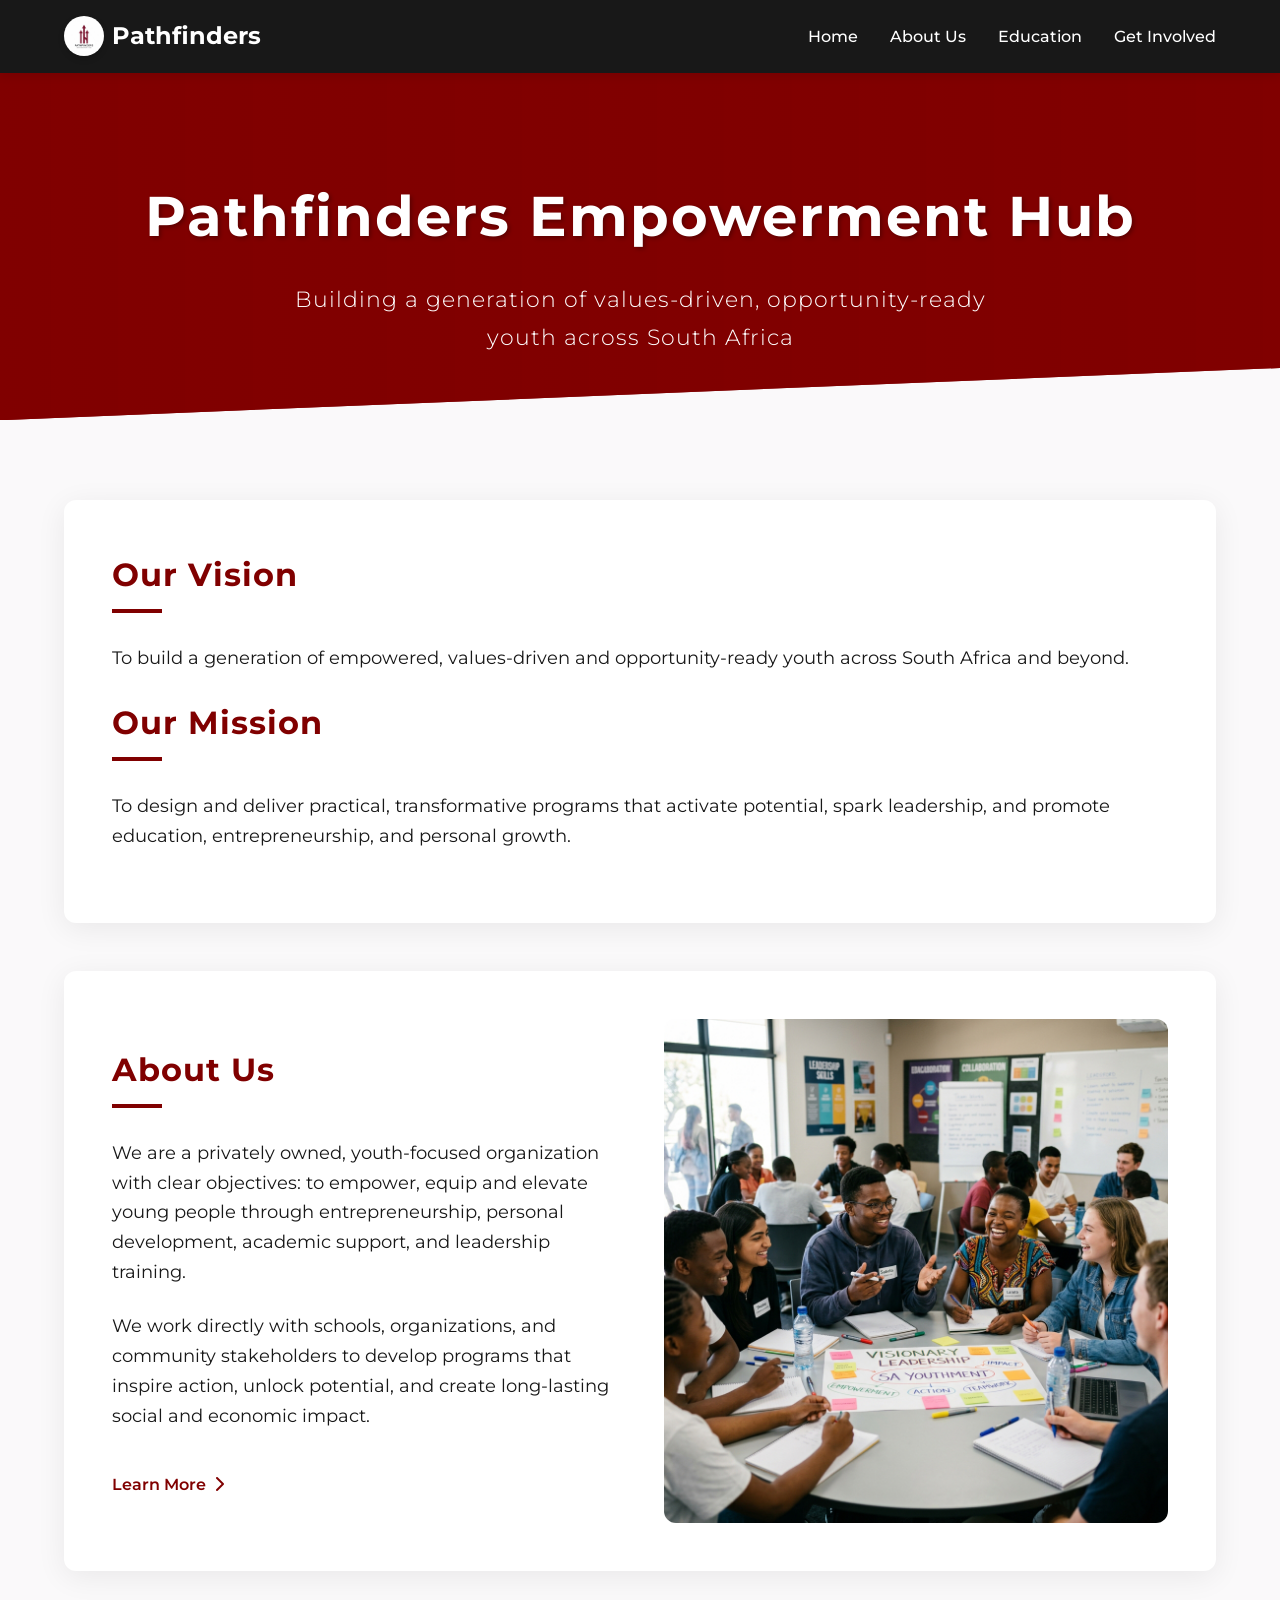
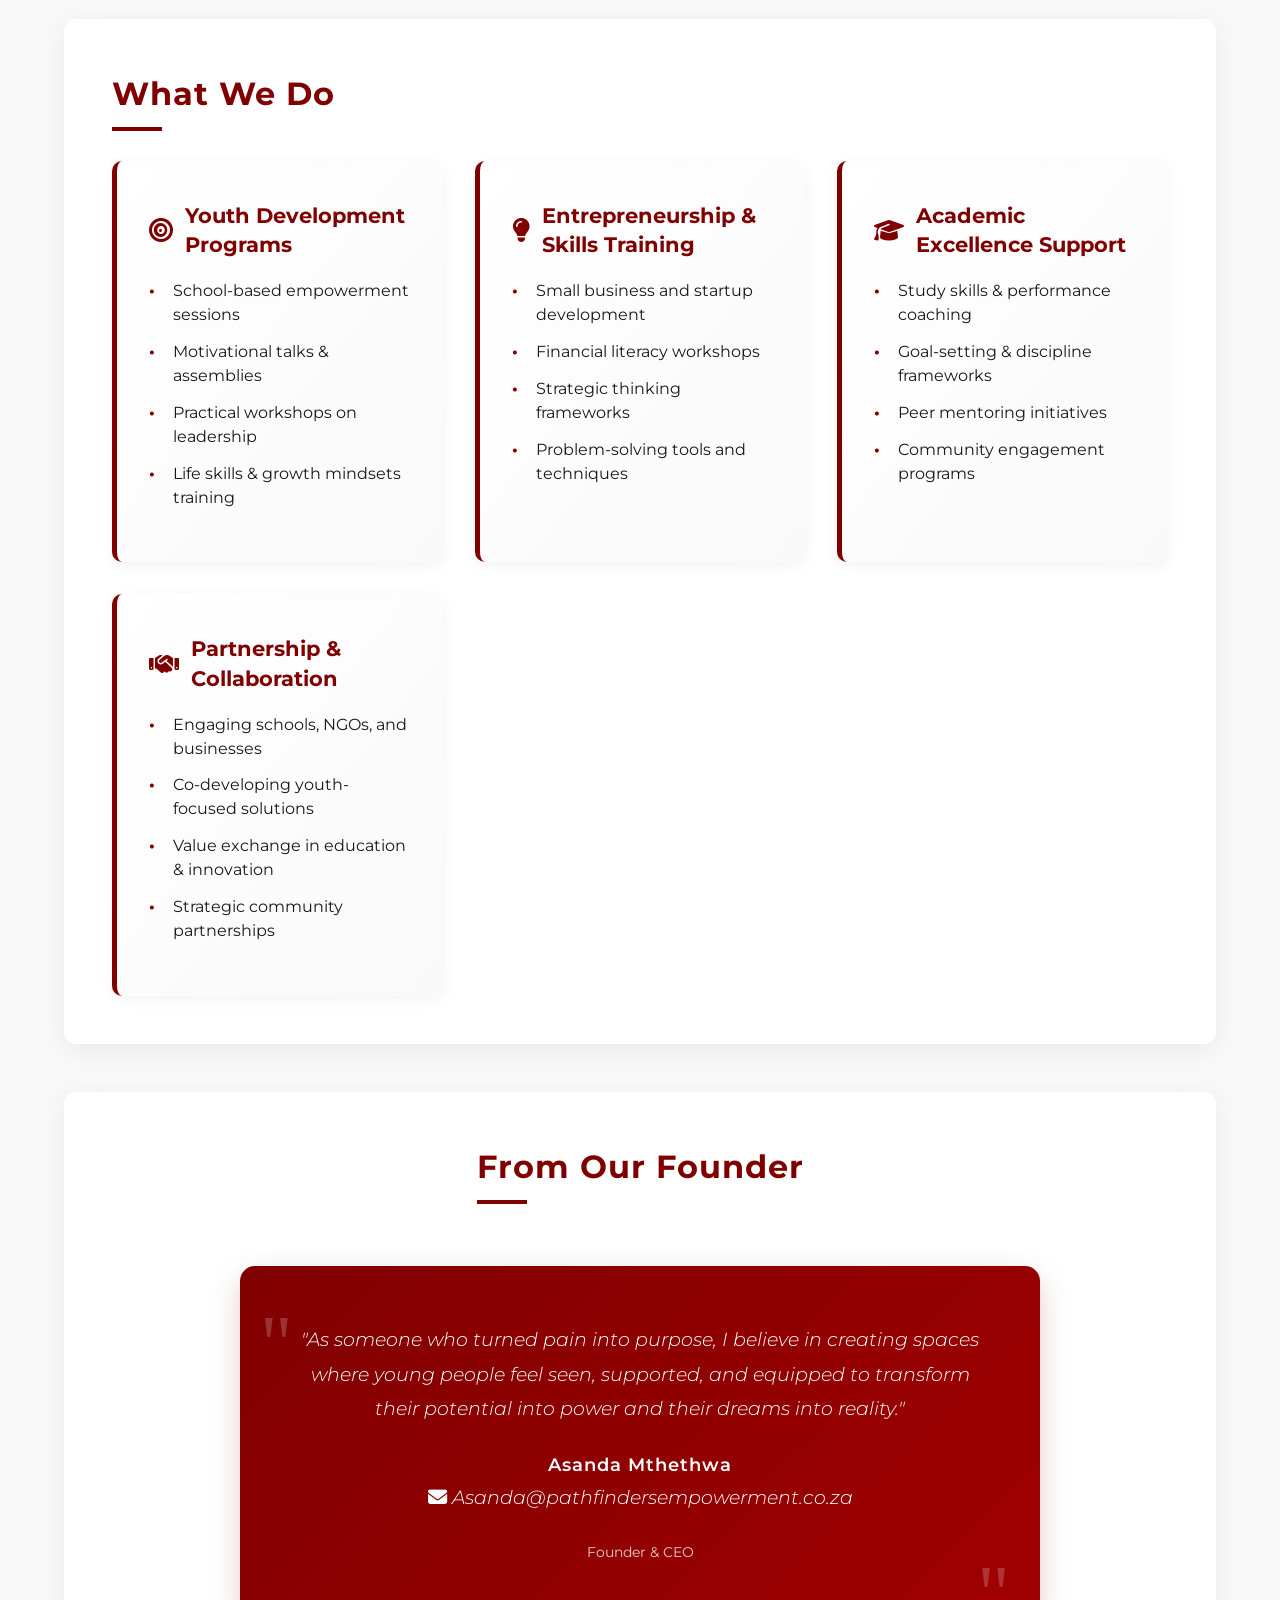
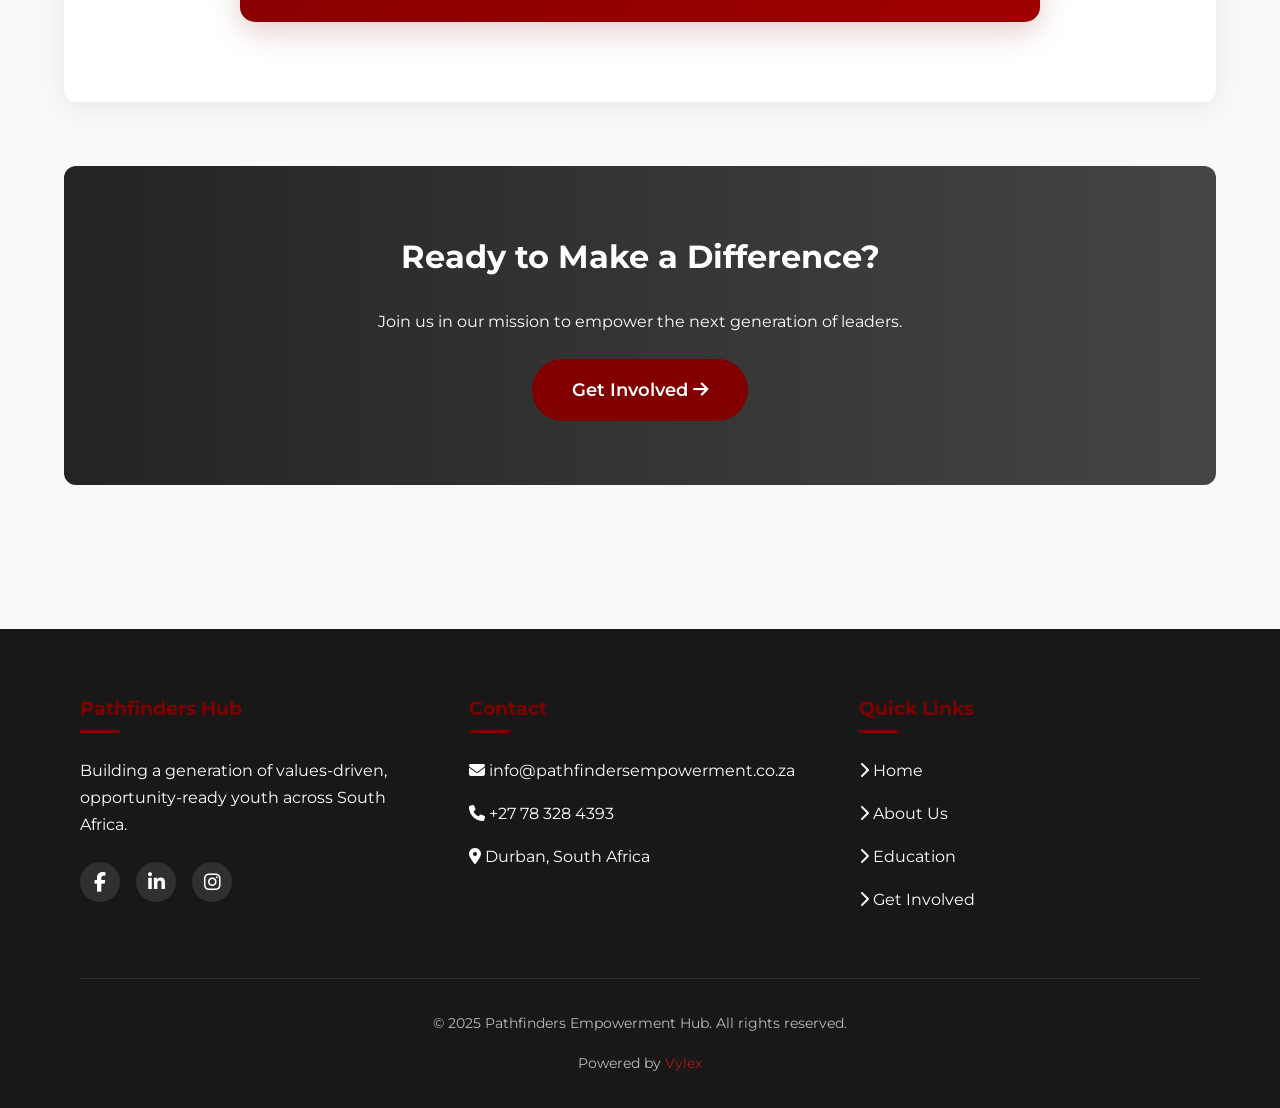
==== commit 6e6637e5: "initial commit" ====
--- a/index.html
+++ b/index.html
@@ -1,780 +1,256 @@
-<!DOCTYPE html>
-<html lang="en">
-
-<head>
-  <meta charset="UTF-8" />
-  <meta name="viewport" content="width=device-width, initial-scale=1.0" />
-  <title>Pathfinders Empowerment Hub | Empowering South African Youth</title>
-
-  <meta name="google-site-verification" content="KsutGRpZTLUDbWp5Ro6oUx0S_MNJWlFWjwb6RgHYh18" />
-
-  <!-- Meta SEO -->
-  <meta name="description"
-    content="Pathfinders Empowerment Hub empowers South African youth with leadership, entrepreneurship, academic support, and values-driven development programs." />
-  <meta name="keywords"
-    content="Pathfinders, Youth Empowerment, South Africa, Leadership Training, Entrepreneurship, Academic Support, Personal Growth, Youth Development Programs, School Sessions, Skills Training, Asanda Mthethwa" />
-  <meta name="author" content="Pathfinders Empowerment Hub" />
-  <meta name="robots" content="index, follow" />
-
-  <!-- Open Graph / Facebook -->
-  <meta property="og:type" content="website" />
-  <meta property="og:url" content="https://pathfindersempowerment.co.za/" />
-  <meta property="og:title" content="Pathfinders Empowerment Hub | Empowering South African Youth" />
-  <meta property="og:description"
-    content="Building a generation of values-driven, opportunity-ready youth across South Africa through practical programs in leadership, education, and entrepreneurship." />
-  <meta property="og:image" content="https://pathfindersempowerment.co.za/assets/images/pathfinders-logo.jpg" />
-
-  <!-- Twitter -->
-  <meta name="twitter:card" content="summary_large_image" />
-  <meta name="twitter:url" content="https://pathfindersempowerment.co.za/" />
-  <meta name="twitter:title" content="Pathfinders Empowerment Hub | Empowering South African Youth" />
-  <meta name="twitter:description"
-    content="Empowering young leaders through personal development, school-based sessions, entrepreneurship and academic excellence." />
-  <meta name="twitter:image" content="https://pathfindersempowerment.co.za/assets/images/pathfinders-logo.jpg" />
-
-  <!-- Favicon -->
-  <link rel="icon" href="/assets/images/pathfinders-logo.jpg" type="image/jpeg" />
-
-  <!-- Fonts and Icons -->
-  <link href="https://fonts.googleapis.com/css2?family=Montserrat:wght@300;400;500;600;700&display=swap"
-    rel="stylesheet" />
-  <link rel="stylesheet" href="https://cdnjs.cloudflare.com/ajax/libs/font-awesome/6.4.0/css/all.min.css" />
-
-  <!-- Canonical URL -->
-  <link rel="canonical" href="https://pathfindersempowerment.co.za/" />
-
-  <!-- CSS Placeholder -->
-  <style>
-    :root {
-      --maroon: #800000;
-      --black: #181818;
-      --white: #fff;
-      --gray: #faf9fa;
-      --light-maroon: rgba(128, 0, 0, 0.1);
-    }
-
-    * {
-      box-sizing: border-box;
-      margin: 0;
-      padding: 0;
-    }
-
-    body {
-      font-family: 'Montserrat', Arial, sans-serif;
-      margin: 0;
-      background: var(--gray);
-      color: var(--black);
-      line-height: 1.7;
-      font-size: 16px;
-    }
-
-    /* Utility Classes */
-    .container {
-      width: 90%;
-      max-width: 1200px;
-      margin: 0 auto;
-      padding: 0 1rem;
-    }
-
-    .section-padding {
-      padding: 5rem 0;
-    }
-
-    .section-title {
-      position: relative;
-      display: inline-block;
-      color: var(--maroon);
-      font-size: 2rem;
-      font-weight: 700;
-      margin-bottom: 2.5rem;
-      letter-spacing: 1px;
-    }
-
-    .section-title::after {
-      content: '';
-      position: absolute;
-      left: 0;
-      bottom: -10px;
-      width: 50px;
-      height: 4px;
-      background-color: var(--maroon);
-    }
-
-    /* Header */
-    .header {
-      background: linear-gradient(to right, rgba(128, 0, 0, 0.95), rgba(128, 0, 0, 0.8)),
-        url('data:image/svg+xml;utf8,<svg xmlns="http://www.w3.org/2000/svg" width="100" height="100" viewBox="0 0 100 100"><path d="M0 0h100v100H0z" fill="%23800000"/></svg>');
-      background-size: cover;
-      color: var(--white);
-      padding: 6rem 0 4rem;
-      text-align: center;
-      clip-path: polygon(0 0, 100% 0, 100% 85%, 0 100%);
-    }
-
-    .header h1 {
-      font-size: 3.5rem;
-      font-weight: 700;
-      letter-spacing: 2px;
-      margin-bottom: 1rem;
-      text-shadow: 2px 2px 4px rgba(0, 0, 0, 0.3);
-    }
-
-    .header p {
-      font-size: 1.4rem;
-      font-weight: 300;
-      max-width: 700px;
-      margin: 0 auto;
-      letter-spacing: 1px;
-    }
-
-
-    /* Navigation */
-    .navbar {
-      position: sticky;
-      top: 0;
-      z-index: 1000;
-      background: var(--black);
-      box-shadow: 0 2px 10px rgba(0, 0, 0, 0.1);
-    }
-
-    .nav-container {
-      display: flex;
-      justify-content: space-between;
-      align-items: center;
-      padding: 1rem 0;
-    }
-
-    .logo {
-      display: flex;
-      align-items: center;
-      gap: 0.5rem;
-      font-weight: 700;
-      font-size: 1.5rem;
-      color: var(--white);
-      text-decoration: none;
-      transition: all 0.3s ease;
-    }
-
-    .logo:hover {
-      transform: scale(1.05);
-    }
-
-    .logo-image {
-      width: 40px;
-      height: 40px;
-      border-radius: 50%;
-      object-fit: cover;
-      box-shadow: 0 3px 6px rgba(0, 0, 0, 0.16);
-    }
-
-    .nav-links {
-      display: flex;
-      gap: 2rem;
-      list-style: none;
-    }
-
-    .nav-links li a {
-      color: var(--white);
-      text-decoration: none;
-      font-weight: 500;
-      position: relative;
-      transition: all 0.3s ease;
-      padding: 0.5rem 0;
-    }
-
-    .nav-links li a::after {
-      content: '';
-      position: absolute;
-      width: 0;
-      height: 2px;
-      bottom: 0;
-      left: 0;
-      background-color: var(--maroon);
-      transition: width 0.3s ease;
-    }
-
-    .nav-links li a:hover {
-      color: var(--maroon);
-    }
-
-    .nav-links li a:hover::after {
-      width: 100%;
-    }
-
-    .mobile-toggle {
-      display: none;
-      background: transparent;
-      border: none;
-      color: var(--white);
-      font-size: 1.5rem;
-      cursor: pointer;
-    }
-
-    /* Main Content Sections */
-    .content-section {
-      background: var(--white);
-      border-radius: 12px;
-      box-shadow: 0 6px 30px rgba(0, 0, 0, 0.07);
-      padding: 3rem;
-      margin-bottom: 3rem;
-    }
-
-    .section-text {
-      font-size: 1.1rem;
-      margin-bottom: 1.5rem;
-    }
-
-    /* About Section */
-    .about-section {
-      display: grid;
-      grid-template-columns: 1fr 1fr;
-      gap: 3rem;
-      align-items: center;
-    }
-
-    .about-image {
-      width: 100%;
-      height: 300px;
-      background-color: var(--light-maroon);
-      border-radius: 12px;
-      display: flex;
-      align-items: center;
-      justify-content: center;
-      flex-direction: column;
-      font-size: 2rem;
-      color: var(--maroon);
-      font-weight: 700;
-    }
-
-    .about-image i {
-      font-size: 4rem;
-      margin-bottom: 1rem;
-    }
-
-    .learn-more-btn {
-      color: var(--maroon);
-      text-decoration: none;
-
-    }
-
-    /* What We Do Section */
-    .services-grid {
-      display: grid;
-      grid-template-columns: repeat(auto-fit, minmax(300px, 1fr));
-      gap: 2rem;
-    }
-
-    .service-card {
-      background: linear-gradient(to bottom right, var(--white), var(--gray));
-      border-left: 5px solid var(--maroon);
-      padding: 2rem;
-      border-radius: 10px;
-      box-shadow: 0 4px 15px rgba(0, 0, 0, 0.05);
-      transition: transform 0.3s ease, box-shadow 0.3s ease;
-    }
-
-    .service-card:hover {
-      transform: translateY(-5px);
-      box-shadow: 0 10px 25px rgba(0, 0, 0, 0.1);
-    }
-
-    .service-card h3 {
-      color: var(--maroon);
-      margin-bottom: 1rem;
-      font-size: 1.3rem;
-      display: flex;
-      align-items: center;
-      gap: 0.75rem;
-    }
-
-    .service-card h3 i {
-      font-size: 1.3rem;
-      color: var(--maroon);
-    }
-
-    .service-card ul {
-      list-style-type: none;
-    }
-
-    .service-card li {
-      margin-bottom: 0.7rem;
-      position: relative;
-      padding-left: 1.5rem;
-    }
-
-    .service-card li::before {
-      content: "•";
-      color: var(--maroon);
-      font-weight: bold;
-      position: absolute;
-      left: 0;
-    }
-
-    /* Founder Section */
-    .founder-section {
-      text-align: center;
-    }
-
-    .founder-message {
-      background: linear-gradient(135deg, var(--maroon), #a00000);
-      color: var(--white);
-      border-radius: 15px;
-      padding: 3rem;
-      margin: 2rem auto;
-      max-width: 800px;
-      box-shadow: 0 10px 30px rgba(128, 0, 0, 0.2);
-      position: relative;
-    }
-
-    .founder-message::before,
-    .founder-message::after {
-      content: '"';
-      font-size: 5rem;
-      position: absolute;
-      color: rgba(255, 255, 255, 0.2);
-      font-family: Georgia, serif;
-    }
-
-    .founder-message::before {
-      top: 20px;
-      left: 20px;
-    }
-
-    .founder-message::after {
-      bottom: -20px;
-      right: 30px;
-    }
-
-    .founder-message p {
-      font-size: 1.3rem;
-      font-style: italic;
-      font-weight: 300;
-      line-height: 1.8;
-      margin-bottom: 1.5rem;
-      position: relative;
-      z-index: 1;
-    }
-
-    .founder-name {
-      display: block;
-      font-weight: 600;
-      font-size: 1.1rem;
-      letter-spacing: 1px;
-      margin-top: 1.5rem;
-    }
-
-    .founder-title {
-      font-size: 0.9rem;
-      opacity: 0.8;
-    }
-
-    /* Call to Action */
-    .cta-section {
-      text-align: center;
-      padding: 4rem 2rem;
-      background: linear-gradient(to right, rgba(24, 24, 24, 0.95), rgba(24, 24, 24, 0.8));
-      color: var(--white);
-      border-radius: 12px;
-      margin: 4rem auto;
-    }
-
-    .cta-section h2 {
-      color: var(--white);
-      margin-bottom: 1.5rem;
-      font-size: 2rem;
-    }
-
-    .cta-btn {
-      display: inline-block;
-      padding: 1rem 2.5rem;
-      background-color: var(--maroon);
-      color: var(--white);
-      border: none;
-      border-radius: 50px;
-      font-size: 1.1rem;
-      font-weight: 600;
-      text-decoration: none;
-      margin-top: 1.5rem;
-      transition: all 0.3s ease;
-      cursor: pointer;
-    }
-
-    .cta-btn:hover {
-      background-color: #a00000;
-      transform: translateY(-3px);
-      box-shadow: 0 10px 20px rgba(128, 0, 0, 0.3);
-    }
-
-    /* Footer */
-    .footer {
-      background: var(--black);
-      color: var(--white);
-      padding: 4rem 0 2rem;
-      text-align: center;
-    }
-
-    .footer-content {
-      display: grid;
-      grid-template-columns: repeat(auto-fit, minmax(250px, 1fr));
-      gap: 3rem;
-      text-align: left;
-      margin-bottom: 3rem;
-    }
-
-    .footer-column h3 {
-      margin-bottom: 1.5rem;
-      color: var(--maroon);
-      position: relative;
-      padding-bottom: 0.5rem;
-      display: inline-block;
-    }
-
-    .footer-column h3::after {
-      content: '';
-      position: absolute;
-      bottom: 0;
-      left: 0;
-      width: 40px;
-      height: 3px;
-      background-color: var(--maroon);
-    }
-
-    .footer-column p {
-      margin-bottom: 1rem;
-    }
-
-    .footer-bottom {
-      padding-top: 2rem;
-      border-top: 1px solid rgba(255, 255, 255, 0.1);
-    }
-
-    .footer-bottom p {
-      font-size: 0.9rem;
-      opacity: 0.7;
-    }
-
-    .social-icons {
-      display: flex;
-      gap: 1rem;
-      margin-top: 1.5rem;
-    }
-
-    .social-icon {
-      width: 40px;
-      height: 40px;
-      background-color: rgba(255, 255, 255, 0.1);
-      border-radius: 50%;
-      display: flex;
-      align-items: center;
-      justify-content: center;
-      transition: all 0.3s ease;
-      font-size: 1.2rem;
-    }
-
-    .social-icon:hover {
-      background-color: var(--maroon);
-    }
-
-
-
-    .developer {
-      font-size: 0.8rem;
-      margin-top: 1rem;
-      opacity: 0.6;
-    }
-
-    /* Responsive Design */
-    @media screen and (max-width: 992px) {
-      .section-padding {
-        padding: 4rem 0;
-      }
-
-      .header h1 {
-        font-size: 2.8rem;
-      }
-
-      .about-section {
-        grid-template-columns: 1fr;
-      }
-
-      .content-section {
-        padding: 2rem;
-      }
-    }
-
-    @media screen and (max-width: 768px) {
-      .mobile-toggle {
-        display: block;
-      }
-
-      .nav-links {
-        position: fixed;
-        top: 70px;
-        left: -100%;
-        flex-direction: column;
-        width: 100%;
-        background: var(--black);
-        align-items: center;
-        padding: 2rem 0;
-        transition: 0.3s;
-        box-shadow: 0 10px 20px rgba(0, 0, 0, 0.2);
-      }
-
-      .nav-links.active {
-        left: 0;
-      }
-
-      .header h1 {
-        font-size: 2.2rem;
-      }
-
-      .header p {
-        font-size: 1.1rem;
-      }
-
-      .section-title {
-        font-size: 1.7rem;
-      }
-
-      .founder-message {
-        padding: 2rem;
-      }
-
-      .founder-message p {
-        font-size: 1.1rem;
-      }
-    }
-
-    @media screen and (max-width: 576px) {
-      .header {
-        padding: 4rem 0 3rem;
-      }
-
-      .header h1 {
-        font-size: 1.8rem;
-      }
-
-      .section-title {
-        font-size: 1.5rem;
-      }
-
-      .content-section {
-        padding: 1.5rem;
-      }
-
-      .service-card {
-        padding: 1.5rem;
-      }
-
-      .cta-section {
-        padding: 2rem 1rem;
-      }
-
-      .cta-section h2 {
-        font-size: 1.5rem;
-      }
-    }
-  </style>
-</head>
-
-<body>
-  <!-- Navigation -->
-  <nav class="navbar">
-    <div class="container nav-container">
-      <a href="#" class="logo">
-        <img src="./assets/images/pathfinders-logo.jpg" alt="Pathfinders Empowerment Hub Logo" class="logo-image">
-        Pathfinders
-      </a>
-      <button class="mobile-toggle">☰</button>
-      <ul class="nav-links">
-        <li><a href="#vision">Vision</a></li>
-        <li><a href="#mission">Mission</a></li>
-        <li><a href="#about">About Us</a></li>
-        <li><a href="#services">What We Do</a></li>
-        <li><a href="#founder">Founder</a></li>
-      </ul>
-    </div>
-  </nav>
-
-  <!-- Header -->
-  <header class="header">
-    <div class="container">
-      <h1>Pathfinders Empowerment Hub</h1>
-      <p>Building a generation of values-driven, opportunity-ready youth across South Africa</p>
-    </div>
-  </header>
-
-  <!-- Main Content -->
-  <main class="container section-padding">
-    <!-- Vision & Mission Section -->
-    <section id="vision" class="content-section">
-      <h2 class="section-title">Our Vision</h2>
-      <p class="section-text">To build a generation of empowered, values-driven and opportunity-ready youth across South
-        Africa and beyond.</p>
-
-      <div id="mission" class="mt-5">
-        <h2 class="section-title">Our Mission</h2>
-        <p class="section-text">To design and deliver practical, transformative programs that activate potential, spark
-          leadership, and promote education, entrepreneurship, and personal growth.</p>
-      </div>
-    </section>
-
-    <!-- About Section -->
-    <section id="about" class="content-section about-section">
-      <div>
-        <h2 class="section-title">About Us</h2>
-        <p class="section-text">
-          We are a privately owned, youth-focused organization with clear objectives: to empower, equip and elevate
-          young people through entrepreneurship, personal development, academic support, and leadership training.
-        </p>
-        <p class="section-text">
-          We work directly with schools, organizations, and community stakeholders to develop programs that inspire
-          action, unlock potential, and create long-lasting social and economic impact.
-        </p>
-        <!-- Learn More button -->
-        <a href="about.html" class="learn-more-btn"></i>Learn More<i class="fas fa-chevron-right"></i></a>
-      </div>
-      <div class="about-image">
-        <i class="fas fa-people-group"></i>
-        Empowering Youth
-      </div>
-    </section>
-
-
-    <!-- Services Section -->
-    <section id="services" class="content-section">
-      <h2 class="section-title">What We Do</h2>
-      <div class="services-grid">
-        <div class="service-card">
-          <h3><i class="fas fa-bullseye"></i> Youth Development Programs</h3>
-          <ul>
-            <li>School-based empowerment sessions</li>
-            <li>Motivational talks & assemblies</li>
-            <li>Practical workshops on leadership</li>
-            <li>Life skills & growth mindsets training</li>
-          </ul>
-        </div>
-        <div class="service-card">
-          <h3><i class="fas fa-lightbulb"></i> Entrepreneurship & Skills Training</h3>
-          <ul>
-            <li>Small business and startup development</li>
-            <li>Financial literacy workshops</li>
-            <li>Strategic thinking frameworks</li>
-            <li>Problem-solving tools and techniques</li>
-          </ul>
-        </div>
-        <div class="service-card">
-          <h3><i class="fas fa-graduation-cap"></i> Academic Excellence Support</h3>
-          <ul>
-            <li>Study skills & performance coaching</li>
-            <li>Goal-setting & discipline frameworks</li>
-            <li>Peer mentoring initiatives</li>
-            <li>Community engagement programs</li>
-          </ul>
-        </div>
-        <div class="service-card">
-          <h3><i class="fas fa-handshake"></i> Partnership & Collaboration</h3>
-          <ul>
-            <li>Engaging schools, NGOs, and businesses</li>
-            <li>Co-developing youth-focused solutions</li>
-            <li>Value exchange in education & innovation</li>
-            <li>Strategic community partnerships</li>
-          </ul>
-        </div>
-      </div>
-    </section>
-
-    <!-- Founder Section -->
-    <section id="founder" class="content-section founder-section">
-      <h2 class="section-title">From Our Founder</h2>
-      <div class="founder-message">
-        <p>
-          "As someone who turned pain into purpose, I believe in creating spaces where young people feel seen,
-          supported, and equipped to transform their potential into power and their dreams into reality."
-        </p>
-        <span class="founder-name">Asanda Mthethwa</span>
-        <p><i class="fas fa-envelope"></i> Asanda@pathfindersempowerment.co.za</p>
-
-        <span class="founder-title">Founder & CEO</span>
-      </div>
-    </section>
-
-    <!-- Call To Action -->
-    <section class="cta-section">
-      <h2>Ready to Make a Difference?</h2>
-      <p>Join us in our mission to empower the next generation of leaders.</p>
-      <a href="get-involved.html" class="cta-btn">Get Involved <i class="fas fa-arrow-right"></i></a>
-    </section>
-  </main>
-
-  <!-- Footer -->
-  <footer class="footer">
-    <div class="container">
-      <div class="footer-content">
-        <div class="footer-column">
-          <h3>Pathfinders Hub</h3>
-          <p>Building a generation of values-driven, opportunity-ready youth across South Africa.</p>
-          <div class="social-icons">
-            <div class="social-icon"><i class="fab fa-facebook-f"></i></div>
-            <div class="social-icon"><i class="fab fa-linkedin-in"></i></div>
-            <div class="social-icon"><i class="fab fa-instagram"></i></div>
-          </div>
-        </div>
-        <div class="footer-column">
-          <h3>Contact</h3>
-          <p><i class="fas fa-envelope"></i> info@pathfindersempowerment.co.za</p>
-          <p><i class="fas fa-phone"></i> +27 78 328 4393</p>
-          <p><i class="fas fa-map-marker-alt"></i> Durban, South Africa</p>
-        </div>
-        <div class="footer-column">
-          <h3>Quick Links</h3>
-          <p><a href="#vision" style="color: white; text-decoration: none;"><i class="fas fa-chevron-right"></i> Our
-              Vision</a></p>
-          <p><a href="about.html" style="color: white; text-decoration: none;"><i class="fas fa-chevron-right"></i>
-              About Us</a></p>
-          <p><a href="#services" style="color: white; text-decoration: none;"><i class="fas fa-chevron-right"></i>
-              Programs</a></p>
-        </div>
-      </div>
-      <div class="footer-bottom">
-        <p>&copy; 2025 Pathfinders Empowerment Hub. All rights reserved.</p>
-        <p class="developer">Powered by <a href="https://vylexnexys.co.za"
-            style="color: #e71616; text-decoration: dotted;">Vylex Nexys</a></p>
-      </div>
-    </div>
-  </footer>
-
-  <script>
-    // Mobile menu toggle
-    const mobileToggle = document.querySelector('.mobile-toggle');
-    const navLinks = document.querySelector('.nav-links');
-
-    mobileToggle.addEventListener('click', () => {
-      navLinks.classList.toggle('active');
-    });
-
-    // Close mobile menu when clicking a link
-    document.querySelectorAll('.nav-links a').forEach(link => {
-      link.addEventListener('click', () => {
-        navLinks.classList.remove('active');
-      });
-    });
-
-    // Smooth scrolling
-    document.querySelectorAll('a[href^="#"]').forEach(anchor => {
-      anchor.addEventListener('click', function (e) {
-        e.preventDefault();
-
-        const targetId = this.getAttribute('href');
-        const targetElement = document.querySelector(targetId);
-
-        window.scrollTo({
-          top: targetElement.offsetTop - 70,
-          behavior: 'smooth'
-        });
-      });
-    });
-  </script>
-</body>
-
+<!DOCTYPE html>
+<html lang="en">
+
+<head>
+  <meta charset="UTF-8" />
+  <meta name="viewport" content="width=device-width, initial-scale=1.0" />
+  <title>Pathfinders Empowerment Hub | Empowering South African Youth</title>
+
+  <meta name="google-site-verification" content="KsutGRpZTLUDbWp5Ro6oUx0S_MNJWlFWjwb6RgHYh18" />
+
+  <!-- Meta SEO -->
+  <meta name="description"
+    content="Pathfinders Empowerment Hub empowers South African youth with leadership, entrepreneurship, academic support, and values-driven development programs." />
+  <meta name="keywords"
+    content="Pathfinders, Youth Empowerment, South Africa, Leadership Training, Entrepreneurship, Academic Support, Personal Growth, Youth Development Programs, School Sessions, Skills Training, Asanda Mthethwa" />
+  <meta name="author" content="Pathfinders Empowerment Hub" />
+  <meta name="robots" content="index, follow" />
+
+  <!-- Open Graph / Facebook -->
+  <meta property="og:type" content="website" />
+  <meta property="og:url" content="https://pathfindersempowerment.co.za/" />
+  <meta property="og:title" content="Pathfinders Empowerment Hub | Empowering South African Youth" />
+  <meta property="og:description"
+    content="Building a generation of values-driven, opportunity-ready youth across South Africa through practical programs in leadership, education, and entrepreneurship." />
+  <meta property="og:image" content="https://pathfindersempowerment.co.za/assets/images/pathfinders-logo.jpg" />
+
+  <!-- Twitter -->
+  <meta name="twitter:card" content="summary_large_image" />
+  <meta name="twitter:url" content="https://pathfindersempowerment.co.za/" />
+  <meta name="twitter:title" content="Pathfinders Empowerment Hub | Empowering South African Youth" />
+  <meta name="twitter:description"
+    content="Empowering young leaders through personal development, school-based sessions, entrepreneurship and academic excellence." />
+  <meta name="twitter:image" content="https://pathfindersempowerment.co.za/assets/images/pathfinders-logo.jpg" />
+
+  <!-- Favicon -->
+  <link rel="icon" href="/assets/images/pathfinders-logo.jpg" type="image/jpeg" />
+
+  <!-- Fonts and Icons -->
+  <link href="https://fonts.googleapis.com/css2?family=Montserrat:wght@300;400;500;600;700&display=swap"
+    rel="stylesheet" />
+  <link rel="stylesheet" href="https://cdnjs.cloudflare.com/ajax/libs/font-awesome/6.4.0/css/all.min.css" />
+
+  <!-- Canonical URL -->
+  <link rel="canonical" href="https://pathfindersempowerment.co.za/" />
+  <link rel="stylesheet" href="css/main.css" />
+  <link rel="stylesheet" href="css/home.css" />
+
+  <!-- CSS Placeholder -->
+
+</head>
+
+<body>
+  <!-- Navigation -->
+  <nav class="navbar">
+    <div class="container nav-container">
+      <a href="index.html" class="logo">
+        <img src="./assets/images/pathfinders-logo.jpg" alt="Pathfinders Empowerment Hub Logo" class="logo-image">
+        Pathfinders
+      </a>
+      <button class="mobile-toggle">☰</button>
+      <ul class="nav-links">
+        <li><a href="index.html">Home</a></li>
+        <li><a href="about.html">About Us</a></li>
+        <li><a href="education.html">Education</a></li>
+        <li><a href="get-involved.html">Get Involved</a></li>
+      </ul>
+    </div>
+  </nav>
+
+  <!-- Header -->
+  <header class="header">
+    <div class="container">
+      <h1>Pathfinders Empowerment Hub</h1>
+      <p>Building a generation of values-driven, opportunity-ready youth across South Africa</p>
+    </div>
+  </header>
+
+  <!-- Main Content -->
+  <main class="container section-padding">
+    <!-- Vision & Mission Section -->
+    <section id="vision" class="content-section">
+      <h2 class="section-title">Our Vision</h2>
+      <p class="section-text">To build a generation of empowered, values-driven and opportunity-ready youth across South
+        Africa and beyond.</p>
+
+      <div id="mission" class="mt-5">
+        <h2 class="section-title">Our Mission</h2>
+        <p class="section-text">To design and deliver practical, transformative programs that activate potential, spark
+          leadership, and promote education, entrepreneurship, and personal growth.</p>
+      </div>
+    </section>
+
+    <!-- About Section -->
+    <section id="about" class="content-section about-section">
+      <div>
+        <h2 class="section-title">About Us</h2>
+        <p class="section-text">
+          We are a privately owned, youth-focused organization with clear objectives: to empower, equip and elevate
+          young people through entrepreneurship, personal development, academic support, and leadership training.
+        </p>
+        <p class="section-text">
+          We work directly with schools, organizations, and community stakeholders to develop programs that inspire
+          action, unlock potential, and create long-lasting social and economic impact.
+        </p>
+        <!-- Learn More button -->
+        <a href="about.html" class="learn-more-btn">Learn More <i class="fas fa-chevron-right"></i></a>
+      </div>
+      <div class="about-image">
+        <img src="./assets/images/about-us.png" alt="Youth Empowerment in South Africa">
+      </div>
+    </section>
+
+    <!-- Services Section -->
+    <section id="services" class="content-section">
+      <h2 class="section-title">What We Do</h2>
+      <div class="services-grid">
+        <div class="service-card">
+          <h3><i class="fas fa-bullseye"></i> Youth Development Programs</h3>
+          <ul>
+            <li>School-based empowerment sessions</li>
+            <li>Motivational talks & assemblies</li>
+            <li>Practical workshops on leadership</li>
+            <li>Life skills & growth mindsets training</li>
+          </ul>
+        </div>
+        <div class="service-card">
+          <h3><i class="fas fa-lightbulb"></i> Entrepreneurship & Skills Training</h3>
+          <ul>
+            <li>Small business and startup development</li>
+            <li>Financial literacy workshops</li>
+            <li>Strategic thinking frameworks</li>
+            <li>Problem-solving tools and techniques</li>
+          </ul>
+        </div>
+        <div class="service-card">
+          <h3><i class="fas fa-graduation-cap"></i> Academic Excellence Support</h3>
+          <ul>
+            <li>Study skills & performance coaching</li>
+            <li>Goal-setting & discipline frameworks</li>
+            <li>Peer mentoring initiatives</li>
+            <li>Community engagement programs</li>
+          </ul>
+        </div>
+        <div class="service-card">
+          <h3><i class="fas fa-handshake"></i> Partnership & Collaboration</h3>
+          <ul>
+            <li>Engaging schools, NGOs, and businesses</li>
+            <li>Co-developing youth-focused solutions</li>
+            <li>Value exchange in education & innovation</li>
+            <li>Strategic community partnerships</li>
+          </ul>
+        </div>
+      </div>
+    </section>
+
+    <!-- Founder Section -->
+    <section id="founder" class="content-section founder-section">
+      <h2 class="section-title">From Our Founder</h2>
+      <div class="founder-message">
+        <p>
+          "As someone who turned pain into purpose, I believe in creating spaces where young people feel seen,
+          supported, and equipped to transform their potential into power and their dreams into reality."
+        </p>
+        <span class="founder-name">Asanda Mthethwa</span>
+        <p><i class="fas fa-envelope"></i> Asanda@pathfindersempowerment.co.za</p>
+
+        <span class="founder-title">Founder & CEO</span>
+      </div>
+    </section>
+
+    <!-- Call To Action -->
+    <section class="cta-section">
+      <h2>Ready to Make a Difference?</h2>
+      <p>Join us in our mission to empower the next generation of leaders.</p>
+      <a href="get-involved.html" class="cta-btn">Get Involved <i class="fas fa-arrow-right"></i></a>
+    </section>
+  </main>
+
+  <!-- Footer -->
+  <footer class="footer">
+    <div class="container">
+      <div class="footer-content">
+        <div class="footer-column">
+          <h3>Pathfinders Hub</h3>
+          <p>Building a generation of values-driven, opportunity-ready youth across South Africa.</p>
+          <div class="social-icons">
+            <a href="#" class="social-icon" style="text-decoration: none; color: inherit;"><i
+                class="fab fa-facebook-f"></i></a>
+            <a href="#" class="social-icon" style="text-decoration: none; color: inherit;"><i
+                class="fab fa-linkedin-in"></i></a>
+            <a href="#" class="social-icon" style="text-decoration: none; color: inherit;"><i
+                class="fab fa-instagram"></i></a>
+          </div>
+        </div>
+        <div class="footer-column">
+          <h3>Contact</h3>
+          <p><i class="fas fa-envelope"></i> info@pathfindersempowerment.co.za</p>
+          <p><i class="fas fa-phone"></i> +27 78 328 4393</p>
+          <p><i class="fas fa-map-marker-alt"></i> Durban, South Africa</p>
+        </div>
+        <div class="footer-column">
+          <h3>Quick Links</h3>
+          <p><a href="index.html" style="color: white; text-decoration: none;"><i class="fas fa-chevron-right"></i>
+              Home</a></p>
+          <p><a href="about.html" style="color: white; text-decoration: none;"><i class="fas fa-chevron-right"></i>
+              About Us</a></p>
+          <p><a href="education.html" style="color: white; text-decoration: none;"><i class="fas fa-chevron-right"></i>
+              Education</a></p>
+          <p><a href="get-involved.html" style="color: white; text-decoration: none;"><i
+                class="fas fa-chevron-right"></i> Get Involved</a></p>
+        </div>
+      </div>
+      <div class="footer-bottom">
+        <p>&copy; 2025 Pathfinders Empowerment Hub. All rights reserved.</p>
+        <p class="developer">Powered by <a href="https://vylex.co.za"
+            style="color: #e71616; text-decoration: dotted;">Vylex</a></p>
+      </div>
+    </div>
+  </footer>
+
+  <script>
+    // Mobile menu toggle
+    const mobileToggle = document.querySelector('.mobile-toggle');
+    const navLinks = document.querySelector('.nav-links');
+
+    mobileToggle.addEventListener('click', () => {
+      navLinks.classList.toggle('active');
+    });
+
+    // Close mobile menu when clicking a link
+    document.querySelectorAll('.nav-links a').forEach(link => {
+      link.addEventListener('click', () => {
+        navLinks.classList.remove('active');
+      });
+    });
+
+    // Smooth scrolling
+    document.querySelectorAll('a[href^="#"]').forEach(anchor => {
+      anchor.addEventListener('click', function (e) {
+        e.preventDefault();
+
+        const targetId = this.getAttribute('href');
+        const targetElement = document.querySelector(targetId);
+
+        if (targetElement) {
+          window.scrollTo({
+            top: targetElement.offsetTop - 70,
+            behavior: 'smooth'
+          });
+        }
+      });
+    });
+  </script>
+</body>
+
 </html>
--- a/css/main.css
+++ b/css/main.css
@@ -0,0 +1,375 @@
+:root {
+  --maroon: #800000;
+  --black: #181818;
+  --white: #fff;
+  --gray: #faf9fa;
+  --light-maroon: rgba(128, 0, 0, 0.1);
+  --text-primary: #181818;
+  --text-secondary: #555;
+  --gray-light: #f5f5f5;
+  --gray-medium: #ddd;
+  --gray-dark: #888;
+  --accent: #d32f2f;
+  --accent-dark: #b71c1c;
+  --border-radius: 8px;
+  --shadow: 0 10px 25px rgba(0, 0, 0, 0.1);
+}
+
+* {
+  box-sizing: border-box;
+  margin: 0;
+  padding: 0;
+}
+
+body {
+  font-family: 'Montserrat', Arial, sans-serif;
+  margin: 0;
+  background: var(--gray);
+  color: var(--black);
+  line-height: 1.7;
+  font-size: 16px;
+  overflow-x: hidden;
+}
+
+img {
+  max-width: 100%;
+  height: auto;
+  display: block;
+}
+
+/* Utility Classes */
+.container {
+  width: 90%;
+  max-width: 1200px;
+  margin: 0 auto;
+  padding: 0 1rem;
+}
+
+.section-padding {
+  padding: 5rem 0;
+}
+
+.section-title {
+  position: relative;
+  display: inline-block;
+  color: var(--maroon);
+  font-size: 2rem;
+  font-weight: 700;
+  margin-bottom: 2.5rem;
+  letter-spacing: 1px;
+}
+
+.section-title::after {
+  content: '';
+  position: absolute;
+  left: 0;
+  bottom: -10px;
+  width: 50px;
+  height: 4px;
+  background-color: var(--maroon);
+}
+
+.content-section {
+  background: var(--white);
+  border-radius: 12px;
+  box-shadow: 0 6px 30px rgba(0, 0, 0, 0.07);
+  padding: 3rem;
+  margin-bottom: 3rem;
+}
+
+.section-text {
+  font-size: 1.1rem;
+  margin-bottom: 1.5rem;
+}
+
+/* Navigation */
+.navbar {
+  position: sticky;
+  top: 0;
+  z-index: 1000;
+  background: var(--black);
+  box-shadow: 0 2px 10px rgba(0, 0, 0, 0.1);
+}
+
+.nav-container {
+  display: flex;
+  justify-content: space-between;
+  align-items: center;
+  padding: 1rem 0;
+}
+
+.logo {
+  display: flex;
+  align-items: center;
+  gap: 0.5rem;
+  font-weight: 700;
+  font-size: 1.5rem;
+  color: var(--white);
+  text-decoration: none;
+  transition: all 0.3s ease;
+}
+
+.logo:hover {
+  transform: scale(1.05);
+}
+
+.logo-image {
+  width: 40px;
+  height: 40px;
+  border-radius: 50%;
+  object-fit: cover;
+  box-shadow: 0 3px 6px rgba(0, 0, 0, 0.16);
+}
+
+.nav-links {
+  display: flex;
+  gap: 2rem;
+  list-style: none;
+}
+
+.nav-links li a {
+  color: var(--white);
+  text-decoration: none;
+  font-weight: 500;
+  position: relative;
+  transition: all 0.3s ease;
+  padding: 0.5rem 0;
+}
+
+.nav-links li a::after {
+  content: '';
+  position: absolute;
+  width: 0;
+  height: 2px;
+  bottom: 0;
+  left: 0;
+  background-color: var(--maroon);
+  transition: width 0.3s ease;
+}
+
+.nav-links li a:hover {
+  color: var(--maroon);
+}
+
+.nav-links li a:hover::after {
+  width: 100%;
+}
+
+.mobile-toggle {
+  display: none;
+  background: transparent;
+  border: none;
+  color: var(--white);
+  font-size: 1.5rem;
+  cursor: pointer;
+}
+
+/* Header Banner */
+.header {
+  background: linear-gradient(to right, rgba(128, 0, 0, 0.95), rgba(128, 0, 0, 0.8)),
+    url('data:image/svg+xml;utf8,<svg xmlns="http://www.w3.org/2000/svg" width="100" height="100" viewBox="0 0 100 100"><path d="M0 0h100v100H0z" fill="%23800000"/></svg>');
+  background-size: cover;
+  color: var(--white);
+  padding: 6rem 0 4rem;
+  text-align: center;
+  clip-path: polygon(0 0, 100% 0, 100% 85%, 0 100%);
+}
+
+.header h1 {
+  font-size: 3.5rem;
+  font-weight: 700;
+  letter-spacing: 2px;
+  margin-bottom: 1rem;
+  text-shadow: 2px 2px 4px rgba(0, 0, 0, 0.3);
+}
+
+.header p {
+  font-size: 1.4rem;
+  font-weight: 300;
+  max-width: 700px;
+  margin: 0 auto;
+  letter-spacing: 1px;
+}
+
+/* Call to Action */
+.cta-section {
+  text-align: center;
+  padding: 4rem 2rem;
+  background: linear-gradient(to right, rgba(24, 24, 24, 0.95), rgba(24, 24, 24, 0.8));
+  color: var(--white);
+  border-radius: 12px;
+  margin: 4rem auto;
+}
+
+.cta-section h2 {
+  color: var(--white);
+  margin-bottom: 1.5rem;
+  font-size: 2rem;
+}
+
+.cta-btn {
+  display: inline-block;
+  padding: 1rem 2.5rem;
+  background-color: var(--maroon);
+  color: var(--white);
+  border: none;
+  border-radius: 50px;
+  font-size: 1.1rem;
+  font-weight: 600;
+  text-decoration: none;
+  margin-top: 1.5rem;
+  transition: all 0.3s ease;
+  cursor: pointer;
+}
+
+.cta-btn:hover {
+  background-color: #a00000;
+  transform: translateY(-3px);
+  box-shadow: 0 10px 20px rgba(128, 0, 0, 0.3);
+}
+
+/* Footer */
+.footer {
+  background: var(--black);
+  color: var(--white);
+  padding: 4rem 0 2rem;
+  text-align: center;
+  margin-top: auto;
+}
+
+.footer-content {
+  display: grid;
+  grid-template-columns: repeat(auto-fit, minmax(250px, 1fr));
+  gap: 3rem;
+  text-align: left;
+  margin-bottom: 3rem;
+}
+
+.footer-column h3 {
+  margin-bottom: 1.5rem;
+  color: var(--maroon);
+  position: relative;
+  padding-bottom: 0.5rem;
+  display: inline-block;
+}
+
+.footer-column h3::after {
+  content: '';
+  position: absolute;
+  bottom: 0;
+  left: 0;
+  width: 40px;
+  height: 3px;
+  background-color: var(--maroon);
+}
+
+.footer-column p {
+  margin-bottom: 1rem;
+}
+
+.footer-bottom {
+  padding-top: 2rem;
+  border-top: 1px solid rgba(255, 255, 255, 0.1);
+}
+
+.footer-bottom p {
+  font-size: 0.9rem;
+  opacity: 0.7;
+}
+
+.social-icons {
+  display: flex;
+  gap: 1rem;
+  margin-top: 1.5rem;
+}
+
+.social-icon {
+  width: 40px;
+  height: 40px;
+  background-color: rgba(255, 255, 255, 0.1);
+  border-radius: 50%;
+  display: flex;
+  align-items: center;
+  justify-content: center;
+  transition: all 0.3s ease;
+  font-size: 1.2rem;
+}
+
+.social-icon:hover {
+  background-color: var(--maroon);
+}
+
+.developer {
+  font-size: 0.8rem;
+  margin-top: 1rem;
+  opacity: 0.6;
+}
+
+/* Back to Top */
+.back-to-top {
+  position: fixed;
+  bottom: 30px;
+  right: 30px;
+  background: var(--maroon);
+  color: var(--white);
+  width: 45px;
+  height: 45px;
+  border-radius: 50%;
+  display: flex;
+  align-items: center;
+  justify-content: center;
+  font-size: 1.2rem;
+  text-decoration: none;
+  opacity: 0;
+  visibility: hidden;
+  transition: all 0.3s ease;
+  box-shadow: 0 4px 15px rgba(0, 0, 0, 0.2);
+  z-index: 999;
+}
+
+.back-to-top.active {
+  opacity: 1;
+  visibility: visible;
+}
+
+.back-to-top:hover {
+  transform: translateY(-3px);
+  background: #a00000;
+  color: var(--white);
+}
+
+/* Responsive Main */
+@media screen and (max-width: 992px) {
+  .section-padding { padding: 4rem 0; }
+  .header h1 { font-size: 2.8rem; }
+  .content-section { padding: 2rem; }
+}
+
+@media screen and (max-width: 768px) {
+  .mobile-toggle { display: block; }
+  .nav-links {
+    position: fixed;
+    top: 70px;
+    left: -100%;
+    flex-direction: column;
+    width: 100%;
+    background: var(--black);
+    align-items: center;
+    padding: 2rem 0;
+    transition: 0.3s;
+    box-shadow: 0 10px 20px rgba(0, 0, 0, 0.2);
+  }
+  .nav-links.active { left: 0; }
+  .header h1 { font-size: 2.2rem; }
+  .header p { font-size: 1.1rem; }
+  .section-title { font-size: 1.7rem; }
+}
+
+@media screen and (max-width: 576px) {
+  .header { padding: 4rem 0 3rem; }
+  .header h1 { font-size: 1.8rem; }
+  .section-title { font-size: 1.5rem; }
+  .content-section { padding: 1.5rem; }
+  .cta-section { padding: 2rem 1rem; }
+  .cta-section h2 { font-size: 1.5rem; }
+}
--- a/css/home.css
+++ b/css/home.css
@@ -0,0 +1,187 @@
+/* Home Page Specific Styles */
+
+/* About Section Preview */
+.about-section {
+  display: grid;
+  grid-template-columns: 1fr 1fr;
+  gap: 3rem;
+  align-items: center;
+}
+
+.about-image {
+  width: 100%;
+  height: auto;
+  min-height: 300px;
+  background-color: var(--light-maroon);
+  border-radius: 12px;
+  display: flex;
+  align-items: center;
+  justify-content: center;
+  flex-direction: column;
+  font-size: 2rem;
+  color: var(--maroon);
+  font-weight: 700;
+  overflow: hidden;
+}
+
+.about-image img {
+  width: 100%;
+  height: 100%;
+  object-fit: cover;
+}
+
+.about-image i {
+  font-size: 4rem;
+  margin-bottom: 1rem;
+}
+
+.learn-more-btn {
+  color: var(--maroon);
+  text-decoration: none;
+  font-weight: 600;
+  display: inline-flex;
+  align-items: center;
+  gap: 0.5rem;
+  margin-top: 1rem;
+  transition: transform 0.3s ease;
+}
+
+.learn-more-btn:hover {
+  transform: translateX(5px);
+}
+
+/* What We Do Section */
+.services-grid {
+  display: grid;
+  grid-template-columns: repeat(auto-fit, minmax(280px, 1fr));
+  gap: 2rem;
+}
+
+.service-card {
+  background: linear-gradient(to bottom right, var(--white), var(--gray));
+  border-left: 5px solid var(--maroon);
+  padding: 2.5rem 2rem;
+  border-radius: 10px;
+  box-shadow: 0 4px 15px rgba(0, 0, 0, 0.05);
+  transition: transform 0.3s ease, box-shadow 0.3s ease;
+  height: 100%;
+}
+
+.service-card:hover {
+  transform: translateY(-5px);
+  box-shadow: 0 10px 25px rgba(0, 0, 0, 0.1);
+}
+
+.service-card h3 {
+  color: var(--maroon);
+  margin-bottom: 1.25rem;
+  font-size: 1.3rem;
+  display: flex;
+  align-items: center;
+  gap: 0.75rem;
+  line-height: 1.4;
+}
+
+.service-card h3 i {
+  font-size: 1.5rem;
+  color: var(--maroon);
+  flex-shrink: 0;
+}
+
+.service-card ul {
+  list-style-type: none;
+  padding-left: 0;
+  margin: 0;
+}
+
+.service-card li {
+  margin-bottom: 0.8rem;
+  position: relative;
+  padding-left: 1.5rem;
+  line-height: 1.5;
+}
+
+.service-card li::before {
+  content: "•";
+  color: var(--maroon);
+  font-weight: bold;
+  position: absolute;
+  left: 0;
+}
+
+/* Founder Section */
+.founder-section {
+  text-align: center;
+}
+
+.founder-message {
+  background: linear-gradient(135deg, var(--maroon), #a00000);
+  color: var(--white);
+  border-radius: 15px;
+  padding: 3.5rem 3rem;
+  margin: 2rem auto;
+  max-width: 800px;
+  box-shadow: 0 10px 30px rgba(128, 0, 0, 0.2);
+  position: relative;
+}
+
+.founder-message::before,
+.founder-message::after {
+  content: '"';
+  font-size: 5rem;
+  position: absolute;
+  color: rgba(255, 255, 255, 0.2);
+  font-family: Georgia, serif;
+}
+
+.founder-message::before {
+  top: 10px;
+  left: 20px;
+}
+
+.founder-message::after {
+  bottom: -40px;
+  right: 30px;
+}
+
+.founder-message p {
+  font-size: 1.2rem;
+  font-style: italic;
+  font-weight: 300;
+  line-height: 1.8;
+  margin-bottom: 1.5rem;
+  position: relative;
+  z-index: 1;
+}
+
+.founder-name {
+  display: block;
+  font-weight: 600;
+  font-size: 1.1rem;
+  letter-spacing: 1px;
+  margin-top: 1.5rem;
+}
+
+.founder-title {
+  font-size: 0.9rem;
+  opacity: 0.8;
+}
+
+/* Responsive */
+@media screen and (max-width: 992px) {
+  .about-section {
+    grid-template-columns: 1fr;
+  }
+}
+
+@media screen and (max-width: 768px) {
+  .founder-message {
+    padding: 2.5rem 1.5rem;
+  }
+  .founder-message p {
+    font-size: 1.1rem;
+  }
+  .service-card {
+    padding: 2rem 1.5rem;
+  }
+}
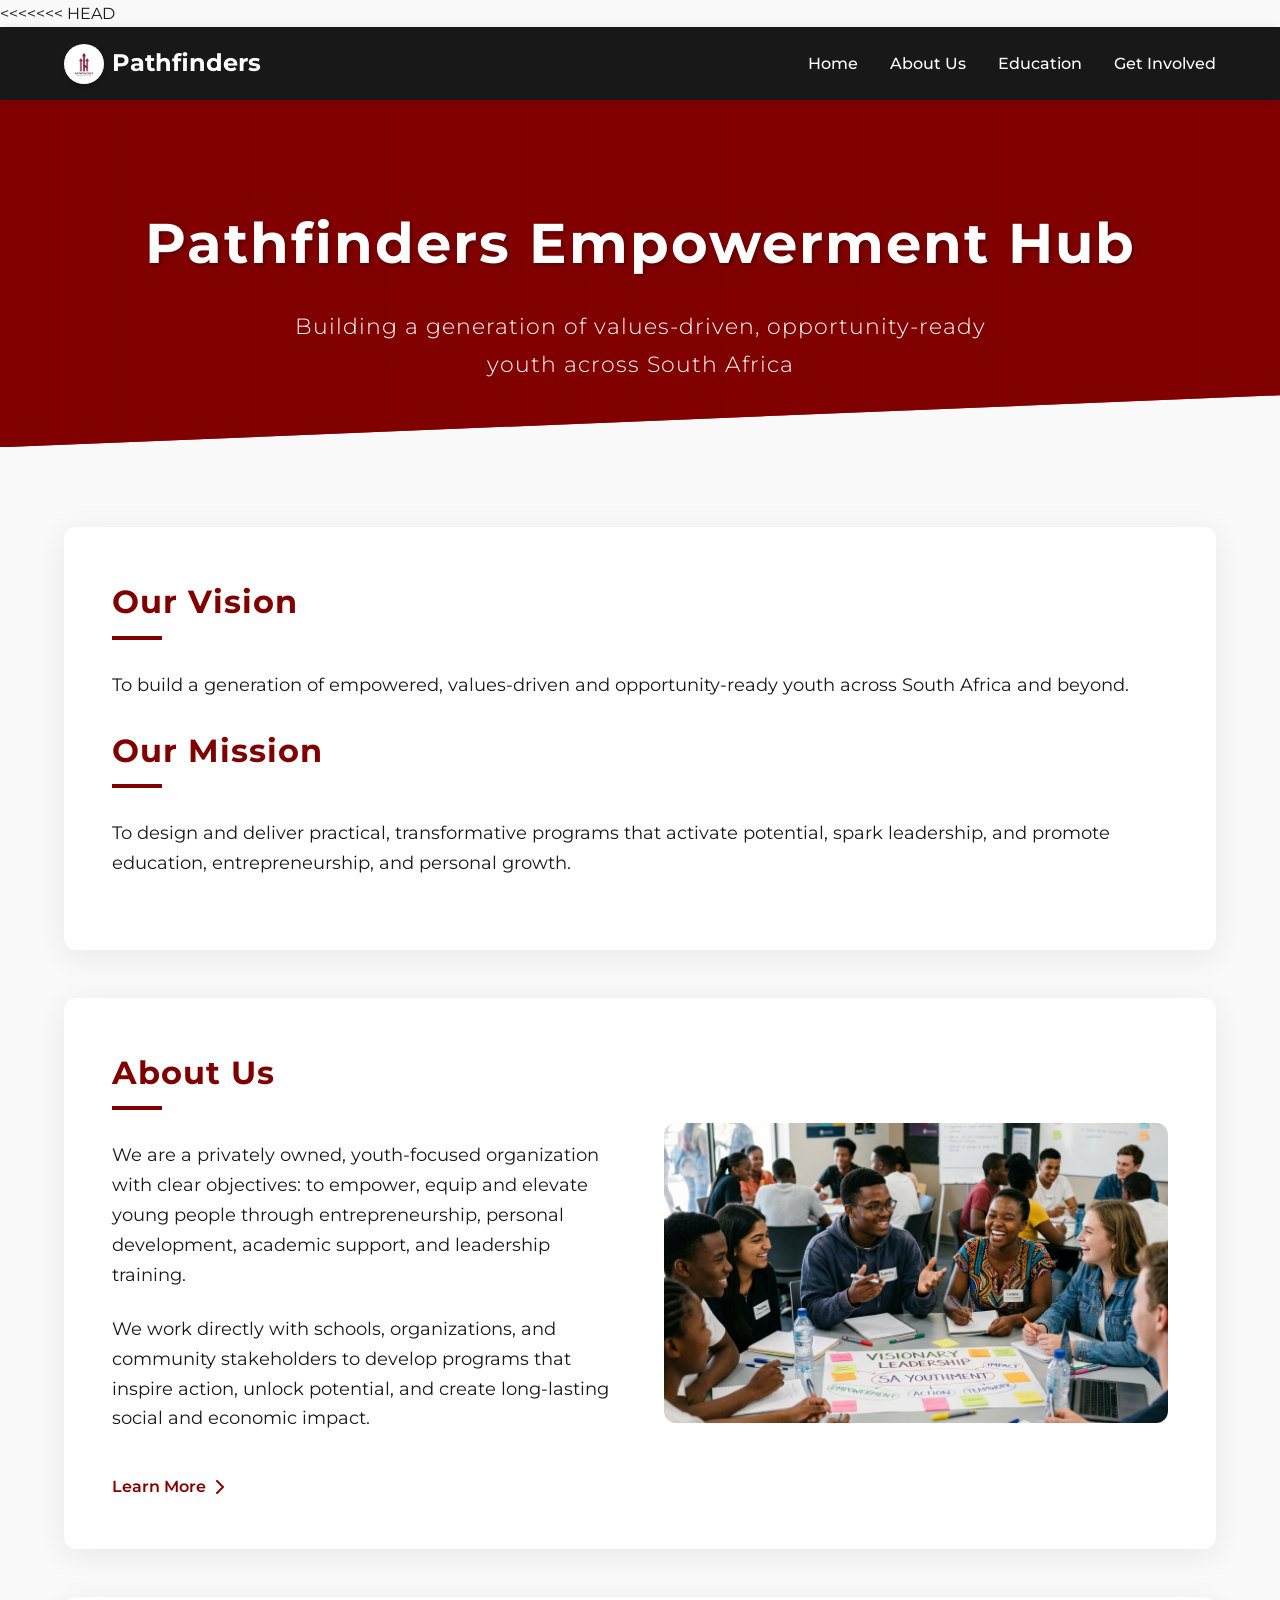
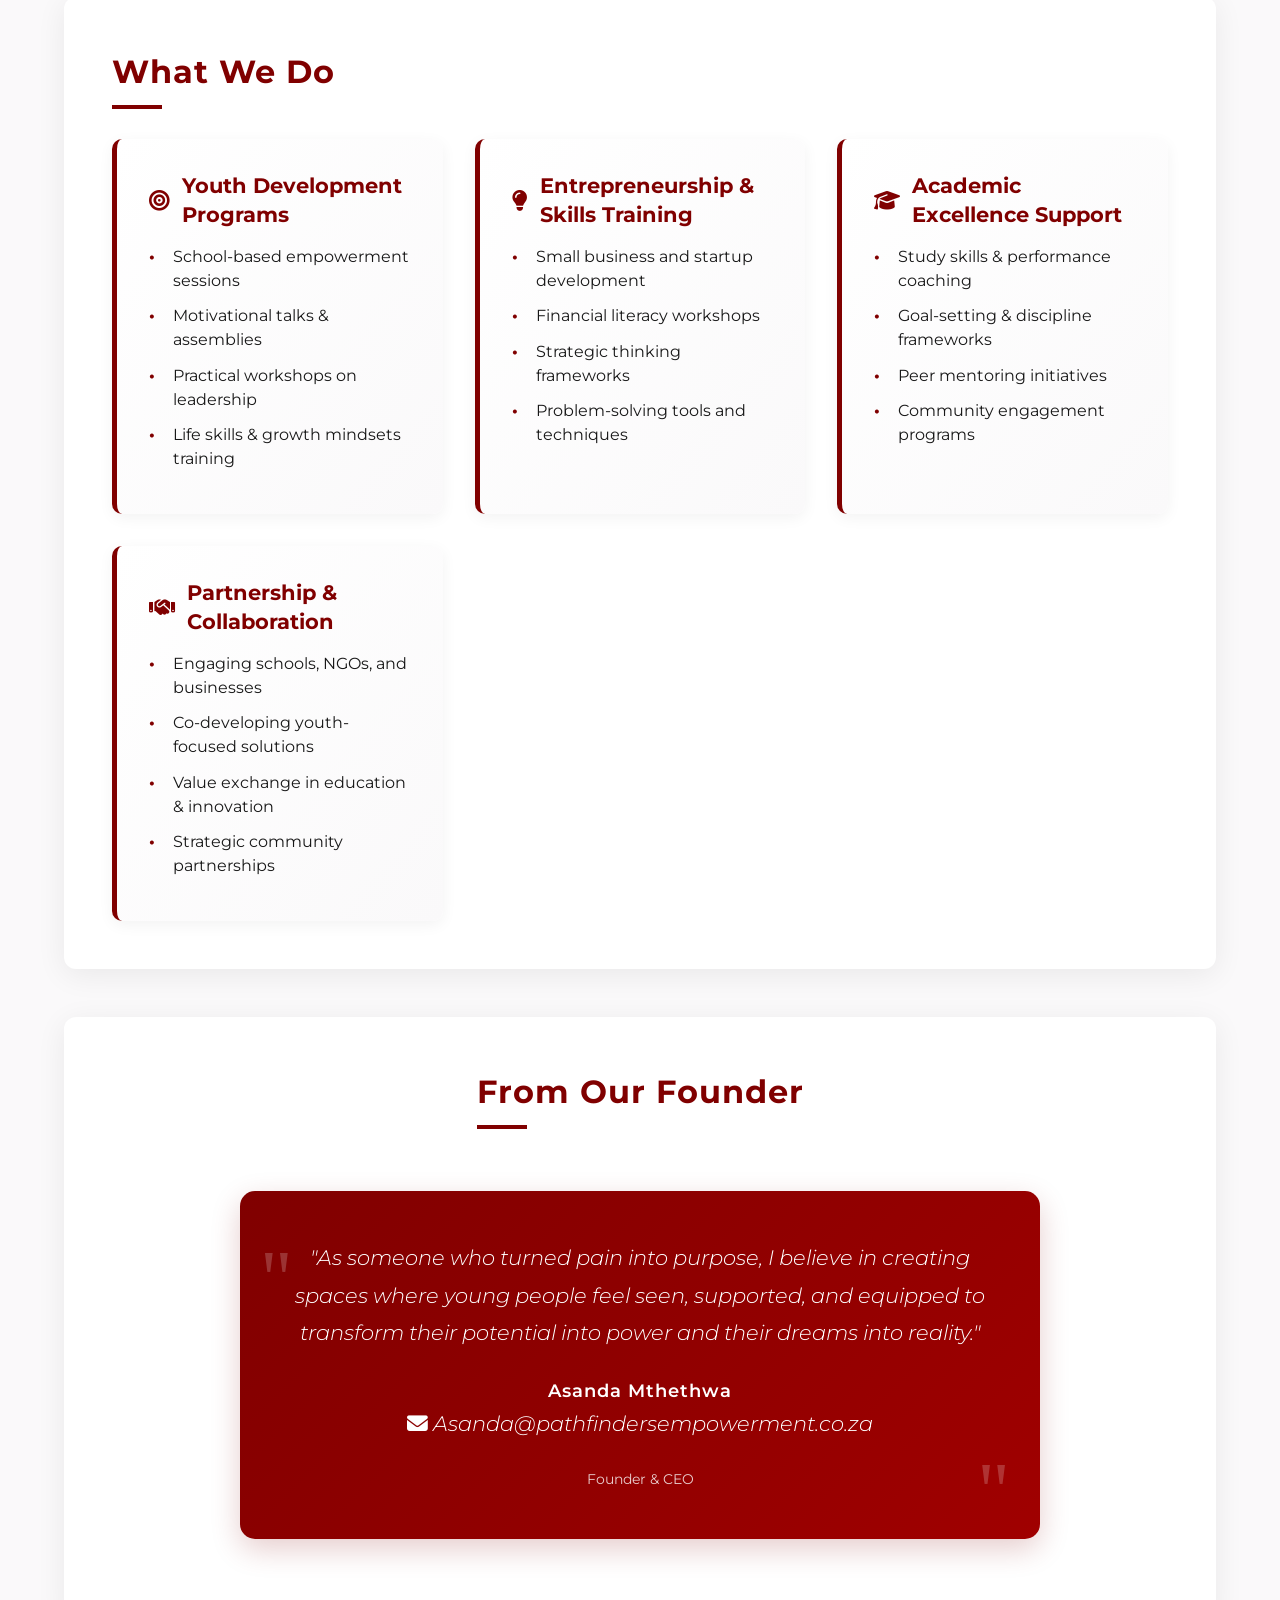
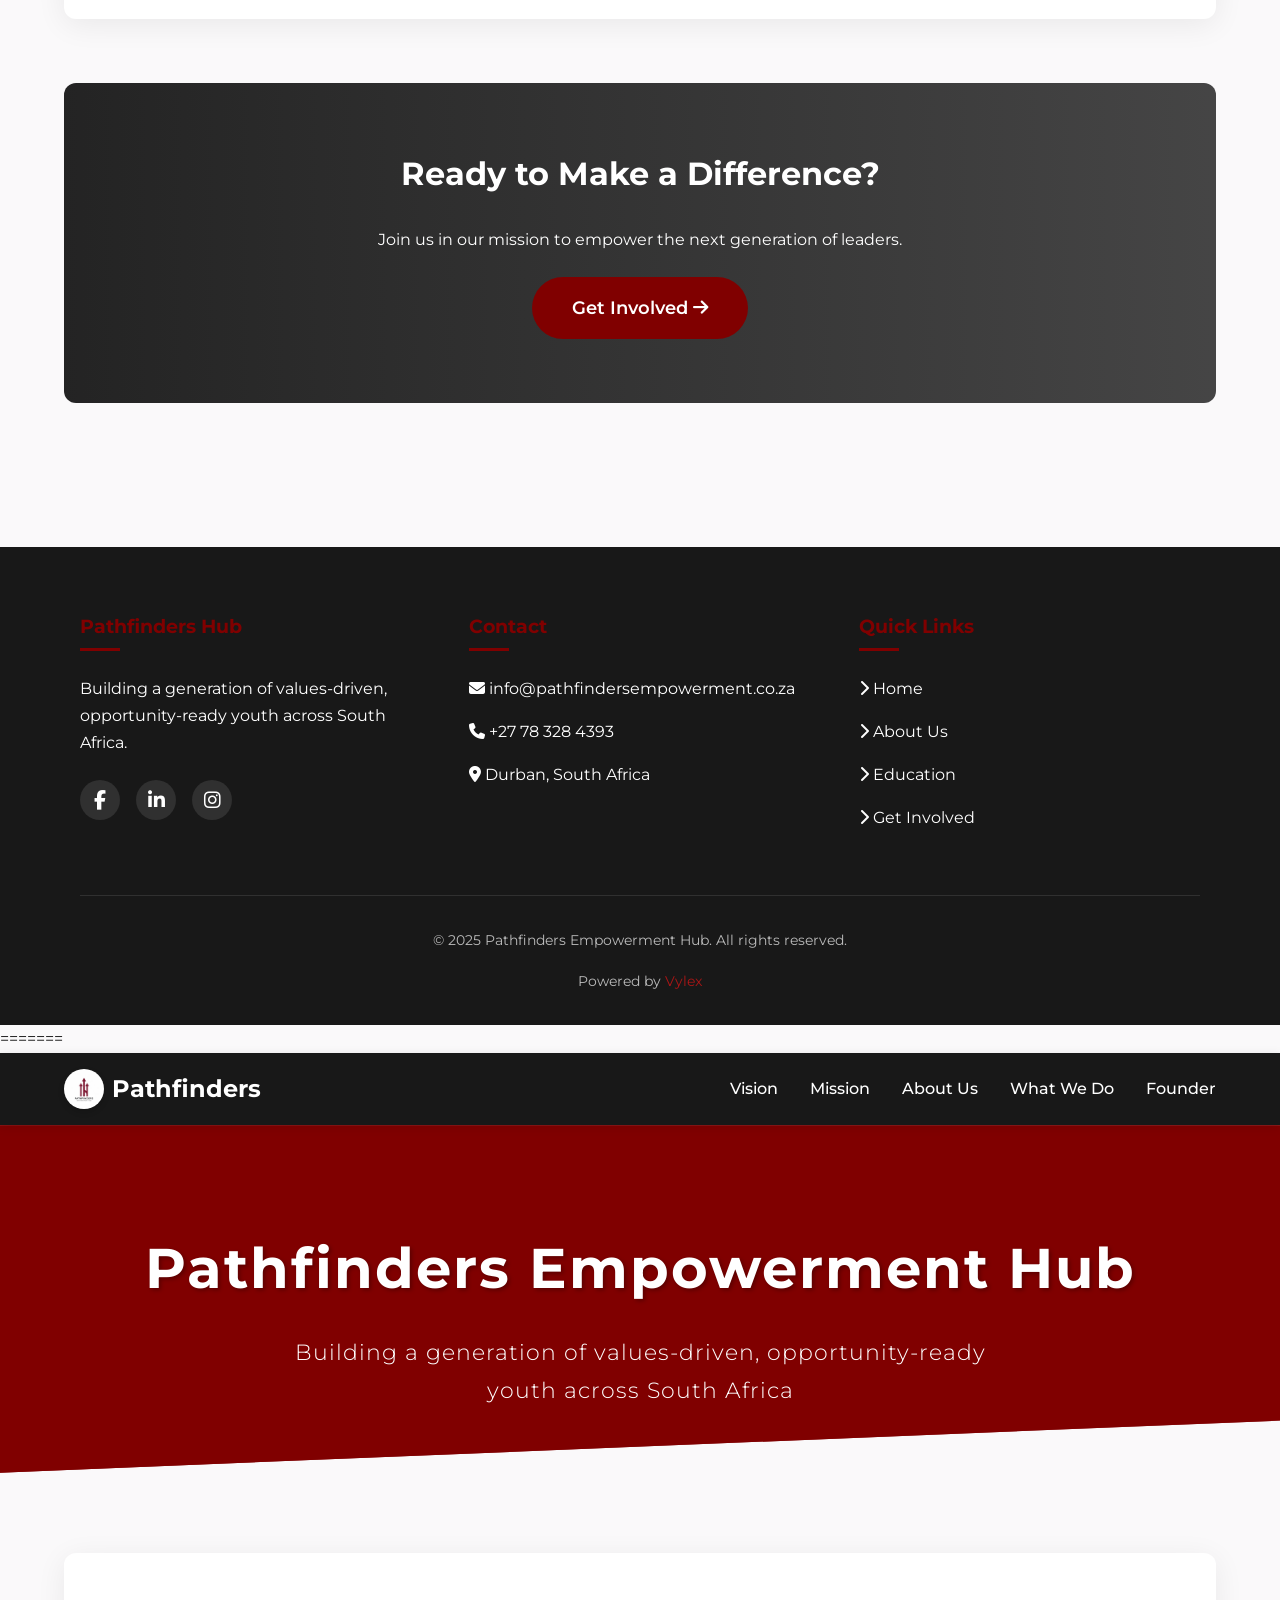
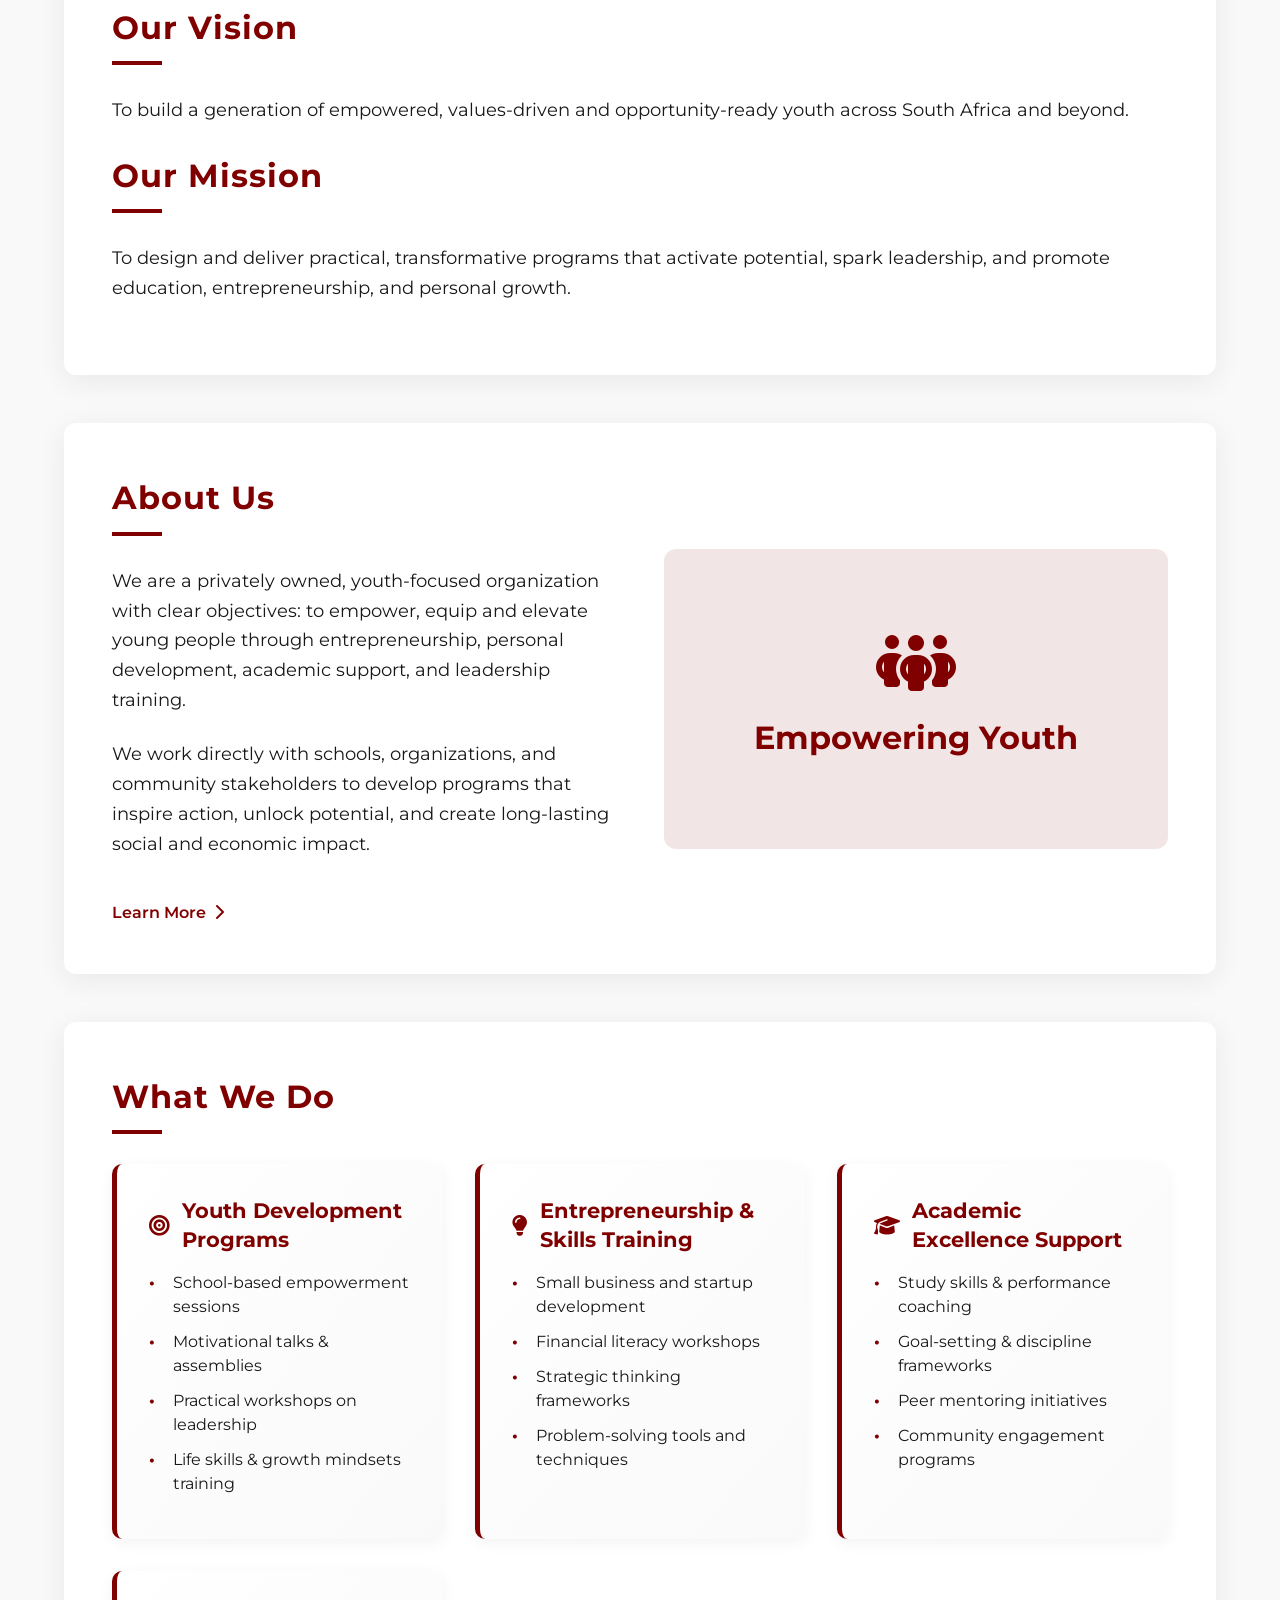
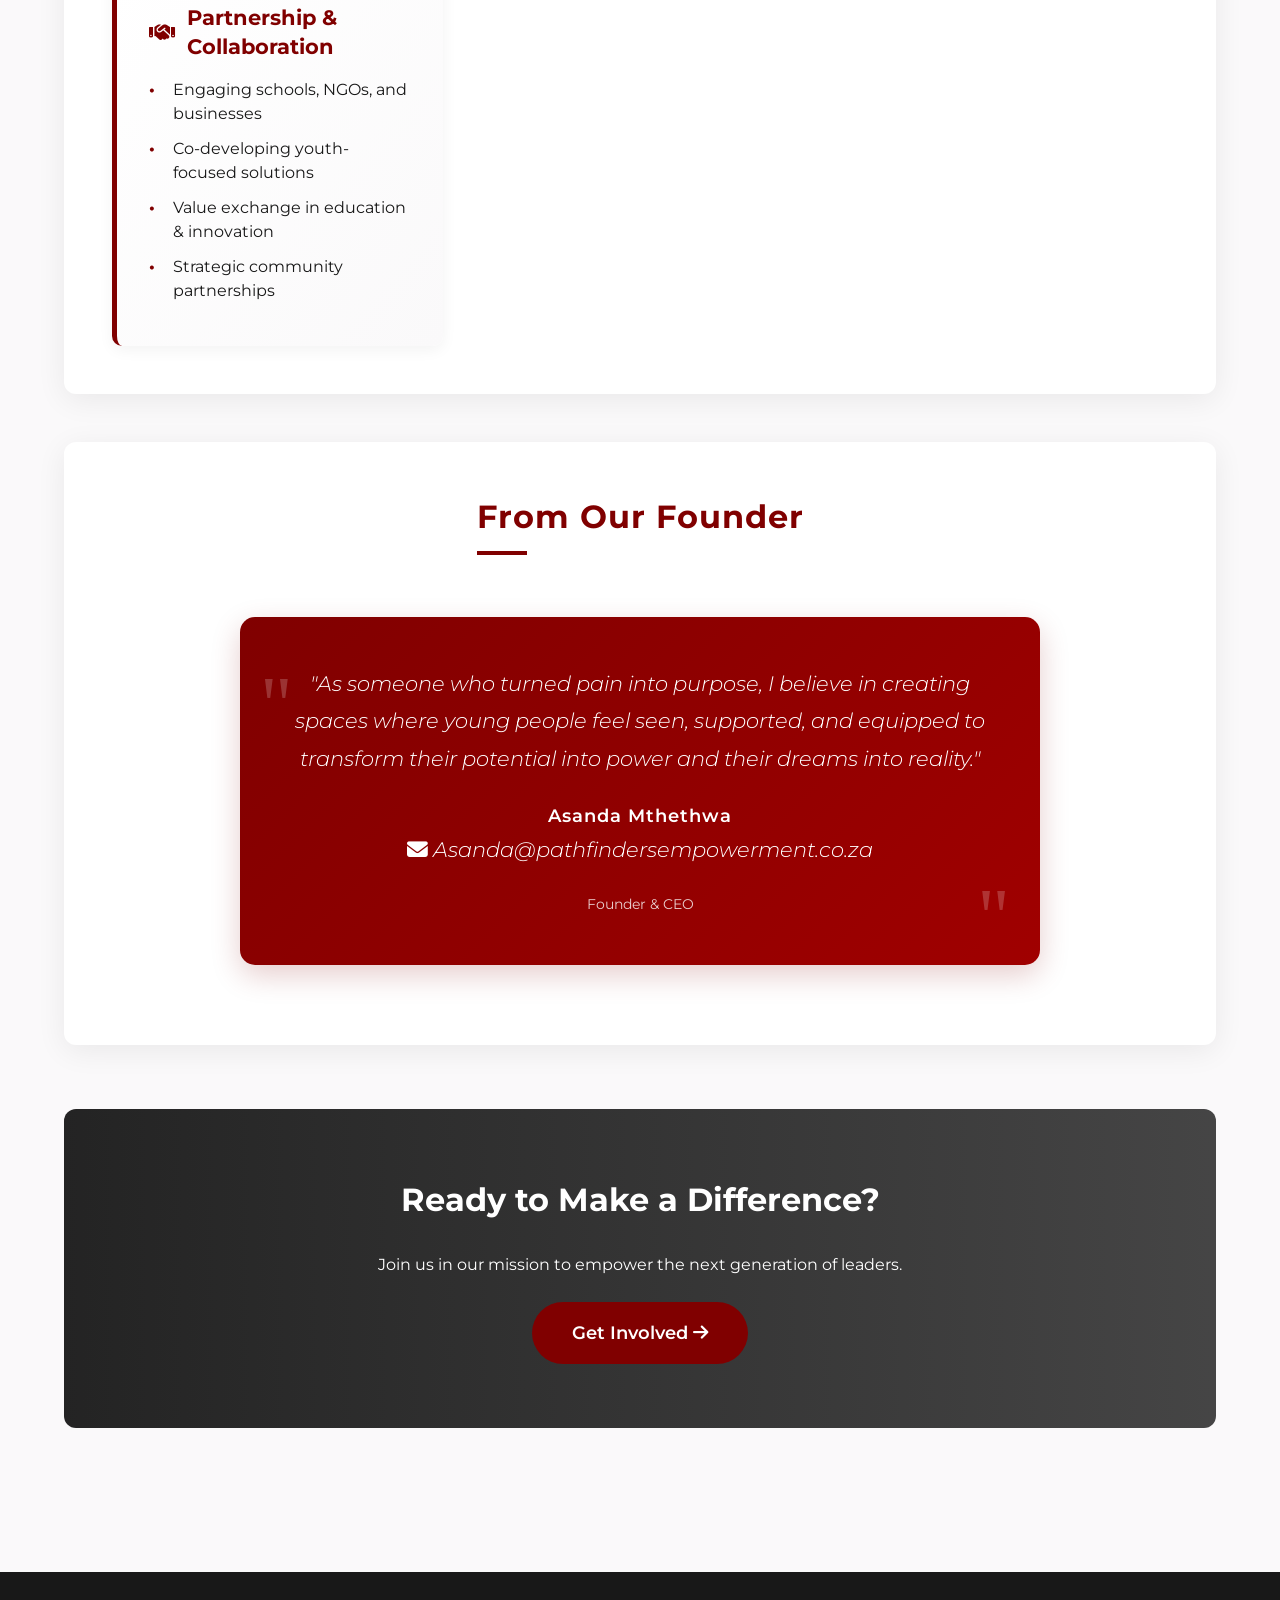
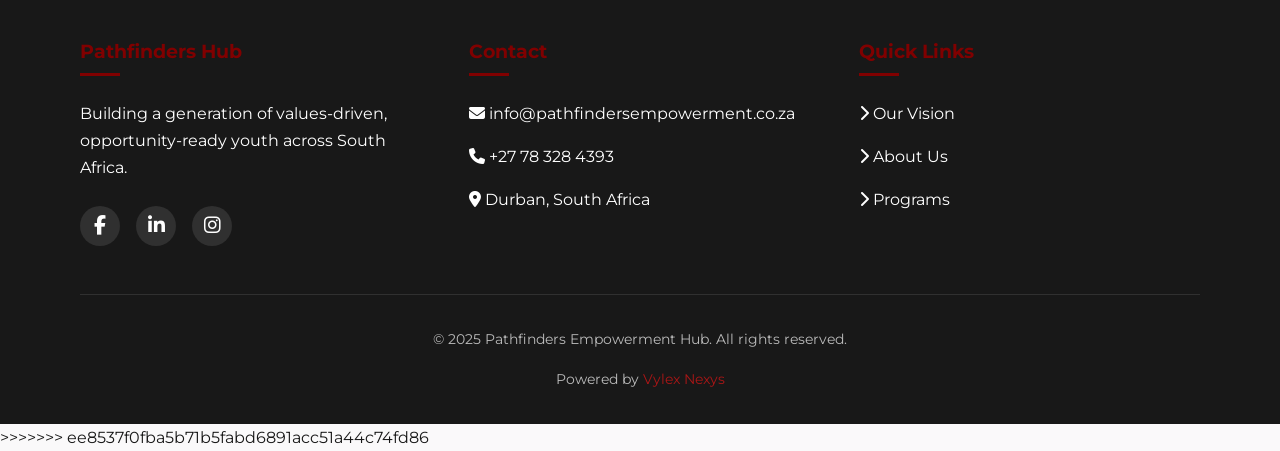
==== commit 804e0765: "merge remote and local project" ====
--- a/index.html
+++ b/index.html
@@ -1,3 +1,4 @@
+<<<<<<< HEAD
 <!DOCTYPE html>
 <html lang="en">
 
@@ -253,4 +254,787 @@
   </script>
 </body>
 
-</html>+</html>
+=======
+<!DOCTYPE html>
+<html lang="en">
+
+<head>
+  <meta charset="UTF-8" />
+  <meta name="viewport" content="width=device-width, initial-scale=1.0" />
+  <title>Pathfinders Empowerment Hub | Empowering South African Youth</title>
+
+  <meta name="google-site-verification" content="KsutGRpZTLUDbWp5Ro6oUx0S_MNJWlFWjwb6RgHYh18" />
+
+  <!-- Meta SEO -->
+  <meta name="description"
+    content="Pathfinders Empowerment Hub empowers South African youth with leadership, entrepreneurship, academic support, and values-driven development programs." />
+  <meta name="keywords"
+    content="Pathfinders, Youth Empowerment, South Africa, Leadership Training, Entrepreneurship, Academic Support, Personal Growth, Youth Development Programs, School Sessions, Skills Training, Asanda Mthethwa" />
+  <meta name="author" content="Pathfinders Empowerment Hub" />
+  <meta name="robots" content="index, follow" />
+
+  <!-- Open Graph / Facebook -->
+  <meta property="og:type" content="website" />
+  <meta property="og:url" content="https://pathfindersempowerment.co.za/" />
+  <meta property="og:title" content="Pathfinders Empowerment Hub | Empowering South African Youth" />
+  <meta property="og:description"
+    content="Building a generation of values-driven, opportunity-ready youth across South Africa through practical programs in leadership, education, and entrepreneurship." />
+  <meta property="og:image" content="https://pathfindersempowerment.co.za/assets/images/pathfinders-logo.jpg" />
+
+  <!-- Twitter -->
+  <meta name="twitter:card" content="summary_large_image" />
+  <meta name="twitter:url" content="https://pathfindersempowerment.co.za/" />
+  <meta name="twitter:title" content="Pathfinders Empowerment Hub | Empowering South African Youth" />
+  <meta name="twitter:description"
+    content="Empowering young leaders through personal development, school-based sessions, entrepreneurship and academic excellence." />
+  <meta name="twitter:image" content="https://pathfindersempowerment.co.za/assets/images/pathfinders-logo.jpg" />
+
+  <!-- Favicon -->
+  <link rel="icon" href="/assets/images/pathfinders-logo.jpg" type="image/jpeg" />
+
+  <!-- Fonts and Icons -->
+  <link href="https://fonts.googleapis.com/css2?family=Montserrat:wght@300;400;500;600;700&display=swap"
+    rel="stylesheet" />
+  <link rel="stylesheet" href="https://cdnjs.cloudflare.com/ajax/libs/font-awesome/6.4.0/css/all.min.css" />
+
+  <!-- Canonical URL -->
+  <link rel="canonical" href="https://pathfindersempowerment.co.za/" />
+  <link rel="stylesheet" href="styles.css" />
+
+  <!-- CSS Placeholder -->
+  <style>
+    :root {
+      --maroon: #800000;
+      --black: #181818;
+      --white: #fff;
+      --gray: #faf9fa;
+      --light-maroon: rgba(128, 0, 0, 0.1);
+    }
+
+    * {
+      box-sizing: border-box;
+      margin: 0;
+      padding: 0;
+    }
+
+    body {
+      font-family: 'Montserrat', Arial, sans-serif;
+      margin: 0;
+      background: var(--gray);
+      color: var(--black);
+      line-height: 1.7;
+      font-size: 16px;
+      overflow-x: hidden;
+    }
+
+    /* Utility Classes */
+    .container {
+      width: 90%;
+      max-width: 1200px;
+      margin: 0 auto;
+      padding: 0 1rem;
+    }
+
+    .section-padding {
+      padding: 5rem 0;
+    }
+
+    .section-title {
+      position: relative;
+      display: inline-block;
+      color: var(--maroon);
+      font-size: 2rem;
+      font-weight: 700;
+      margin-bottom: 2.5rem;
+      letter-spacing: 1px;
+    }
+
+    .section-title::after {
+      content: '';
+      position: absolute;
+      left: 0;
+      bottom: -10px;
+      width: 50px;
+      height: 4px;
+      background-color: var(--maroon);
+    }
+
+    /* Header */
+    .header {
+      background: linear-gradient(to right, rgba(128, 0, 0, 0.95), rgba(128, 0, 0, 0.8)),
+        url('data:image/svg+xml;utf8,<svg xmlns="http://www.w3.org/2000/svg" width="100" height="100" viewBox="0 0 100 100"><path d="M0 0h100v100H0z" fill="%23800000"/></svg>');
+      background-size: cover;
+      color: var(--white);
+      padding: 6rem 0 4rem;
+      text-align: center;
+      clip-path: polygon(0 0, 100% 0, 100% 85%, 0 100%);
+    }
+
+    .header h1 {
+      font-size: 3.5rem;
+      font-weight: 700;
+      letter-spacing: 2px;
+      margin-bottom: 1rem;
+      text-shadow: 2px 2px 4px rgba(0, 0, 0, 0.3);
+    }
+
+    .header p {
+      font-size: 1.4rem;
+      font-weight: 300;
+      max-width: 700px;
+      margin: 0 auto;
+      letter-spacing: 1px;
+    }
+
+
+    /* Navigation */
+    .navbar {
+      position: sticky;
+      top: 0;
+      z-index: 1000;
+      background: var(--black);
+      box-shadow: 0 2px 10px rgba(0, 0, 0, 0.1);
+    }
+
+    .nav-container {
+      display: flex;
+      justify-content: space-between;
+      align-items: center;
+      padding: 1rem 0;
+    }
+
+    .logo {
+      display: flex;
+      align-items: center;
+      gap: 0.5rem;
+      font-weight: 700;
+      font-size: 1.5rem;
+      color: var(--white);
+      text-decoration: none;
+      transition: all 0.3s ease;
+    }
+
+    .logo:hover {
+      transform: scale(1.05);
+    }
+
+    .logo-image {
+      width: 40px;
+      height: 40px;
+      border-radius: 50%;
+      object-fit: cover;
+      box-shadow: 0 3px 6px rgba(0, 0, 0, 0.16);
+    }
+
+    .nav-links {
+      display: flex;
+      gap: 2rem;
+      list-style: none;
+    }
+
+    .nav-links li a {
+      color: var(--white);
+      text-decoration: none;
+      font-weight: 500;
+      position: relative;
+      transition: all 0.3s ease;
+      padding: 0.5rem 0;
+    }
+
+    .nav-links li a::after {
+      content: '';
+      position: absolute;
+      width: 0;
+      height: 2px;
+      bottom: 0;
+      left: 0;
+      background-color: var(--maroon);
+      transition: width 0.3s ease;
+    }
+
+    .nav-links li a:hover {
+      color: var(--maroon);
+    }
+
+    .nav-links li a:hover::after {
+      width: 100%;
+    }
+
+    .mobile-toggle {
+      display: none;
+      background: transparent;
+      border: none;
+      color: var(--white);
+      font-size: 1.5rem;
+      cursor: pointer;
+    }
+
+    /* Main Content Sections */
+    .content-section {
+      background: var(--white);
+      border-radius: 12px;
+      box-shadow: 0 6px 30px rgba(0, 0, 0, 0.07);
+      padding: 3rem;
+      margin-bottom: 3rem;
+    }
+
+    .section-text {
+      font-size: 1.1rem;
+      margin-bottom: 1.5rem;
+    }
+
+    /* About Section */
+    .about-section {
+      display: grid;
+      grid-template-columns: 1fr 1fr;
+      gap: 3rem;
+      align-items: center;
+    }
+
+    .about-image {
+      width: 100%;
+      height: 300px;
+      background-color: var(--light-maroon);
+      border-radius: 12px;
+      display: flex;
+      align-items: center;
+      justify-content: center;
+      flex-direction: column;
+      font-size: 2rem;
+      color: var(--maroon);
+      font-weight: 700;
+    }
+
+    .about-image i {
+      font-size: 4rem;
+      margin-bottom: 1rem;
+    }
+
+    .learn-more-btn {
+      color: var(--maroon);
+      text-decoration: none;
+
+    }
+
+    /* What We Do Section */
+    .services-grid {
+      display: grid;
+      grid-template-columns: repeat(auto-fit, minmax(300px, 1fr));
+      gap: 2rem;
+    }
+
+    .service-card {
+      background: linear-gradient(to bottom right, var(--white), var(--gray));
+      border-left: 5px solid var(--maroon);
+      padding: 2rem;
+      border-radius: 10px;
+      box-shadow: 0 4px 15px rgba(0, 0, 0, 0.05);
+      transition: transform 0.3s ease, box-shadow 0.3s ease;
+    }
+
+    .service-card:hover {
+      transform: translateY(-5px);
+      box-shadow: 0 10px 25px rgba(0, 0, 0, 0.1);
+    }
+
+    .service-card h3 {
+      color: var(--maroon);
+      margin-bottom: 1rem;
+      font-size: 1.3rem;
+      display: flex;
+      align-items: center;
+      gap: 0.75rem;
+    }
+
+    .service-card h3 i {
+      font-size: 1.3rem;
+      color: var(--maroon);
+    }
+
+    .service-card ul {
+      list-style-type: none;
+    }
+
+    .service-card li {
+      margin-bottom: 0.7rem;
+      position: relative;
+      padding-left: 1.5rem;
+    }
+
+    .service-card li::before {
+      content: "•";
+      color: var(--maroon);
+      font-weight: bold;
+      position: absolute;
+      left: 0;
+    }
+
+    /* Founder Section */
+    .founder-section {
+      text-align: center;
+    }
+
+    .founder-message {
+      background: linear-gradient(135deg, var(--maroon), #a00000);
+      color: var(--white);
+      border-radius: 15px;
+      padding: 3rem;
+      margin: 2rem auto;
+      max-width: 800px;
+      box-shadow: 0 10px 30px rgba(128, 0, 0, 0.2);
+      position: relative;
+    }
+
+    .founder-message::before,
+    .founder-message::after {
+      content: '"';
+      font-size: 5rem;
+      position: absolute;
+      color: rgba(255, 255, 255, 0.2);
+      font-family: Georgia, serif;
+    }
+
+    .founder-message::before {
+      top: 20px;
+      left: 20px;
+    }
+
+    .founder-message::after {
+      bottom: -20px;
+      right: 30px;
+    }
+
+    .founder-message p {
+      font-size: 1.3rem;
+      font-style: italic;
+      font-weight: 300;
+      line-height: 1.8;
+      margin-bottom: 1.5rem;
+      position: relative;
+      z-index: 1;
+    }
+
+    .founder-name {
+      display: block;
+      font-weight: 600;
+      font-size: 1.1rem;
+      letter-spacing: 1px;
+      margin-top: 1.5rem;
+    }
+
+    .founder-title {
+      font-size: 0.9rem;
+      opacity: 0.8;
+    }
+
+    /* Call to Action */
+    .cta-section {
+      text-align: center;
+      padding: 4rem 2rem;
+      background: linear-gradient(to right, rgba(24, 24, 24, 0.95), rgba(24, 24, 24, 0.8));
+      color: var(--white);
+      border-radius: 12px;
+      margin: 4rem auto;
+    }
+
+    .cta-section h2 {
+      color: var(--white);
+      margin-bottom: 1.5rem;
+      font-size: 2rem;
+    }
+
+    .cta-btn {
+      display: inline-block;
+      padding: 1rem 2.5rem;
+      background-color: var(--maroon);
+      color: var(--white);
+      border: none;
+      border-radius: 50px;
+      font-size: 1.1rem;
+      font-weight: 600;
+      text-decoration: none;
+      margin-top: 1.5rem;
+      transition: all 0.3s ease;
+      cursor: pointer;
+    }
+
+    .cta-btn:hover {
+      background-color: #a00000;
+      transform: translateY(-3px);
+      box-shadow: 0 10px 20px rgba(128, 0, 0, 0.3);
+    }
+
+    /* Footer */
+    .footer {
+      background: var(--black);
+      color: var(--white);
+      padding: 4rem 0 2rem;
+      text-align: center;
+    }
+
+    .footer-content {
+      display: grid;
+      grid-template-columns: repeat(auto-fit, minmax(250px, 1fr));
+      gap: 3rem;
+      text-align: left;
+      margin-bottom: 3rem;
+    }
+
+    .footer-column h3 {
+      margin-bottom: 1.5rem;
+      color: var(--maroon);
+      position: relative;
+      padding-bottom: 0.5rem;
+      display: inline-block;
+    }
+
+    .footer-column h3::after {
+      content: '';
+      position: absolute;
+      bottom: 0;
+      left: 0;
+      width: 40px;
+      height: 3px;
+      background-color: var(--maroon);
+    }
+
+    .footer-column p {
+      margin-bottom: 1rem;
+    }
+
+    .footer-bottom {
+      padding-top: 2rem;
+      border-top: 1px solid rgba(255, 255, 255, 0.1);
+    }
+
+    .footer-bottom p {
+      font-size: 0.9rem;
+      opacity: 0.7;
+    }
+
+    .social-icons {
+      display: flex;
+      gap: 1rem;
+      margin-top: 1.5rem;
+    }
+
+    .social-icon {
+      width: 40px;
+      height: 40px;
+      background-color: rgba(255, 255, 255, 0.1);
+      border-radius: 50%;
+      display: flex;
+      align-items: center;
+      justify-content: center;
+      transition: all 0.3s ease;
+      font-size: 1.2rem;
+    }
+
+    .social-icon:hover {
+      background-color: var(--maroon);
+    }
+
+
+
+    .developer {
+      font-size: 0.8rem;
+      margin-top: 1rem;
+      opacity: 0.6;
+    }
+
+    /* Responsive Design */
+    @media screen and (max-width: 992px) {
+      .section-padding {
+        padding: 4rem 0;
+      }
+
+      .header h1 {
+        font-size: 2.8rem;
+      }
+
+      .about-section {
+        grid-template-columns: 1fr;
+      }
+
+      .content-section {
+        padding: 2rem;
+      }
+    }
+
+    @media screen and (max-width: 768px) {
+      .mobile-toggle {
+        display: block;
+      }
+
+      .nav-links {
+        position: fixed;
+        top: 70px;
+        left: -100%;
+        flex-direction: column;
+        width: 100%;
+        background: var(--black);
+        align-items: center;
+        padding: 2rem 0;
+        transition: 0.3s;
+        box-shadow: 0 10px 20px rgba(0, 0, 0, 0.2);
+      }
+
+      .nav-links.active {
+        left: 0;
+      }
+
+      .header h1 {
+        font-size: 2.2rem;
+      }
+
+      .header p {
+        font-size: 1.1rem;
+      }
+
+      .section-title {
+        font-size: 1.7rem;
+      }
+
+      .founder-message {
+        padding: 2rem;
+      }
+
+      .founder-message p {
+        font-size: 1.1rem;
+      }
+    }
+
+    @media screen and (max-width: 576px) {
+      .header {
+        padding: 4rem 0 3rem;
+      }
+
+      .header h1 {
+        font-size: 1.8rem;
+      }
+
+      .section-title {
+        font-size: 1.5rem;
+      }
+
+      .content-section {
+        padding: 1.5rem;
+      }
+
+      .service-card {
+        padding: 1.5rem;
+      }
+
+      .cta-section {
+        padding: 2rem 1rem;
+      }
+
+      .cta-section h2 {
+        font-size: 1.5rem;
+      }
+    }
+  </style>
+</head>
+
+<body>
+  <!-- Navigation -->
+  <nav class="navbar">
+    <div class="container nav-container">
+      <a href="#" class="logo">
+        <img src="./assets/images/pathfinders-logo.jpg" alt="Pathfinders Empowerment Hub Logo" class="logo-image">
+        Pathfinders
+      </a>
+      <button class="mobile-toggle">☰</button>
+      <ul class="nav-links">
+        <li><a href="#vision">Vision</a></li>
+        <li><a href="#mission">Mission</a></li>
+        <li><a href="#about">About Us</a></li>
+        <li><a href="#services">What We Do</a></li>
+        <li><a href="#founder">Founder</a></li>
+      </ul>
+    </div>
+  </nav>
+
+  <!-- Header -->
+  <header class="header">
+    <div class="container">
+      <h1>Pathfinders Empowerment Hub</h1>
+      <p>Building a generation of values-driven, opportunity-ready youth across South Africa</p>
+    </div>
+  </header>
+
+  <!-- Main Content -->
+  <main class="container section-padding">
+    <!-- Vision & Mission Section -->
+    <section id="vision" class="content-section">
+      <h2 class="section-title">Our Vision</h2>
+      <p class="section-text">To build a generation of empowered, values-driven and opportunity-ready youth across South
+        Africa and beyond.</p>
+
+      <div id="mission" class="mt-5">
+        <h2 class="section-title">Our Mission</h2>
+        <p class="section-text">To design and deliver practical, transformative programs that activate potential, spark
+          leadership, and promote education, entrepreneurship, and personal growth.</p>
+      </div>
+    </section>
+
+    <!-- About Section -->
+    <section id="about" class="content-section about-section">
+      <div>
+        <h2 class="section-title">About Us</h2>
+        <p class="section-text">
+          We are a privately owned, youth-focused organization with clear objectives: to empower, equip and elevate
+          young people through entrepreneurship, personal development, academic support, and leadership training.
+        </p>
+        <p class="section-text">
+          We work directly with schools, organizations, and community stakeholders to develop programs that inspire
+          action, unlock potential, and create long-lasting social and economic impact.
+        </p>
+        <!-- Learn More button -->
+        <a href="about.html" class="learn-more-btn"></i>Learn More<i class="fas fa-chevron-right"></i></a>
+      </div>
+      <div class="about-image">
+        <i class="fas fa-people-group"></i>
+        Empowering Youth
+      </div>
+    </section>
+
+
+    <!-- Services Section -->
+    <section id="services" class="content-section">
+      <h2 class="section-title">What We Do</h2>
+      <div class="services-grid">
+        <div class="service-card">
+          <h3><i class="fas fa-bullseye"></i> Youth Development Programs</h3>
+          <ul>
+            <li>School-based empowerment sessions</li>
+            <li>Motivational talks & assemblies</li>
+            <li>Practical workshops on leadership</li>
+            <li>Life skills & growth mindsets training</li>
+          </ul>
+        </div>
+        <div class="service-card">
+          <h3><i class="fas fa-lightbulb"></i> Entrepreneurship & Skills Training</h3>
+          <ul>
+            <li>Small business and startup development</li>
+            <li>Financial literacy workshops</li>
+            <li>Strategic thinking frameworks</li>
+            <li>Problem-solving tools and techniques</li>
+          </ul>
+        </div>
+        <div class="service-card">
+          <h3><i class="fas fa-graduation-cap"></i> Academic Excellence Support</h3>
+          <ul>
+            <li>Study skills & performance coaching</li>
+            <li>Goal-setting & discipline frameworks</li>
+            <li>Peer mentoring initiatives</li>
+            <li>Community engagement programs</li>
+          </ul>
+        </div>
+        <div class="service-card">
+          <h3><i class="fas fa-handshake"></i> Partnership & Collaboration</h3>
+          <ul>
+            <li>Engaging schools, NGOs, and businesses</li>
+            <li>Co-developing youth-focused solutions</li>
+            <li>Value exchange in education & innovation</li>
+            <li>Strategic community partnerships</li>
+          </ul>
+        </div>
+      </div>
+    </section>
+
+    <!-- Founder Section -->
+    <section id="founder" class="content-section founder-section">
+      <h2 class="section-title">From Our Founder</h2>
+      <div class="founder-message">
+        <p>
+          "As someone who turned pain into purpose, I believe in creating spaces where young people feel seen,
+          supported, and equipped to transform their potential into power and their dreams into reality."
+        </p>
+        <span class="founder-name">Asanda Mthethwa</span>
+        <p><i class="fas fa-envelope"></i> Asanda@pathfindersempowerment.co.za</p>
+
+        <span class="founder-title">Founder & CEO</span>
+      </div>
+    </section>
+
+    <!-- Call To Action -->
+    <section class="cta-section">
+      <h2>Ready to Make a Difference?</h2>
+      <p>Join us in our mission to empower the next generation of leaders.</p>
+      <a href="get-involved.html" class="cta-btn">Get Involved <i class="fas fa-arrow-right"></i></a>
+    </section>
+  </main>
+
+  <!-- Footer -->
+  <footer class="footer">
+    <div class="container">
+      <div class="footer-content">
+        <div class="footer-column">
+          <h3>Pathfinders Hub</h3>
+          <p>Building a generation of values-driven, opportunity-ready youth across South Africa.</p>
+          <div class="social-icons">
+            <div class="social-icon"><i class="fab fa-facebook-f"></i></div>
+            <div class="social-icon"><i class="fab fa-linkedin-in"></i></div>
+            <div class="social-icon"><i class="fab fa-instagram"></i></div>
+          </div>
+        </div>
+        <div class="footer-column">
+          <h3>Contact</h3>
+          <p><i class="fas fa-envelope"></i> info@pathfindersempowerment.co.za</p>
+          <p><i class="fas fa-phone"></i> +27 78 328 4393</p>
+          <p><i class="fas fa-map-marker-alt"></i> Durban, South Africa</p>
+        </div>
+        <div class="footer-column">
+          <h3>Quick Links</h3>
+          <p><a href="#vision" style="color: white; text-decoration: none;"><i class="fas fa-chevron-right"></i> Our
+              Vision</a></p>
+          <p><a href="about.html" style="color: white; text-decoration: none;"><i class="fas fa-chevron-right"></i>
+              About Us</a></p>
+          <p><a href="#services" style="color: white; text-decoration: none;"><i class="fas fa-chevron-right"></i>
+              Programs</a></p>
+        </div>
+      </div>
+      <div class="footer-bottom">
+        <p>&copy; 2025 Pathfinders Empowerment Hub. All rights reserved.</p>
+        <p class="developer">Powered by <a href="https://vylexnexys.co.za"
+            style="color: #e71616; text-decoration: dotted;">Vylex Nexys</a></p>
+      </div>
+    </div>
+  </footer>
+
+  <script>
+    // Mobile menu toggle
+    const mobileToggle = document.querySelector('.mobile-toggle');
+    const navLinks = document.querySelector('.nav-links');
+
+    mobileToggle.addEventListener('click', () => {
+      navLinks.classList.toggle('active');
+    });
+
+    // Close mobile menu when clicking a link
+    document.querySelectorAll('.nav-links a').forEach(link => {
+      link.addEventListener('click', () => {
+        navLinks.classList.remove('active');
+      });
+    });
+
+    // Smooth scrolling
+    document.querySelectorAll('a[href^="#"]').forEach(anchor => {
+      anchor.addEventListener('click', function (e) {
+        e.preventDefault();
+
+        const targetId = this.getAttribute('href');
+        const targetElement = document.querySelector(targetId);
+
+        window.scrollTo({
+          top: targetElement.offsetTop - 70,
+          behavior: 'smooth'
+        });
+      });
+    });
+  </script>
+</body>
+</html>
+>>>>>>> ee8537f0fba5b71b5fabd6891acc51a44c74fd86
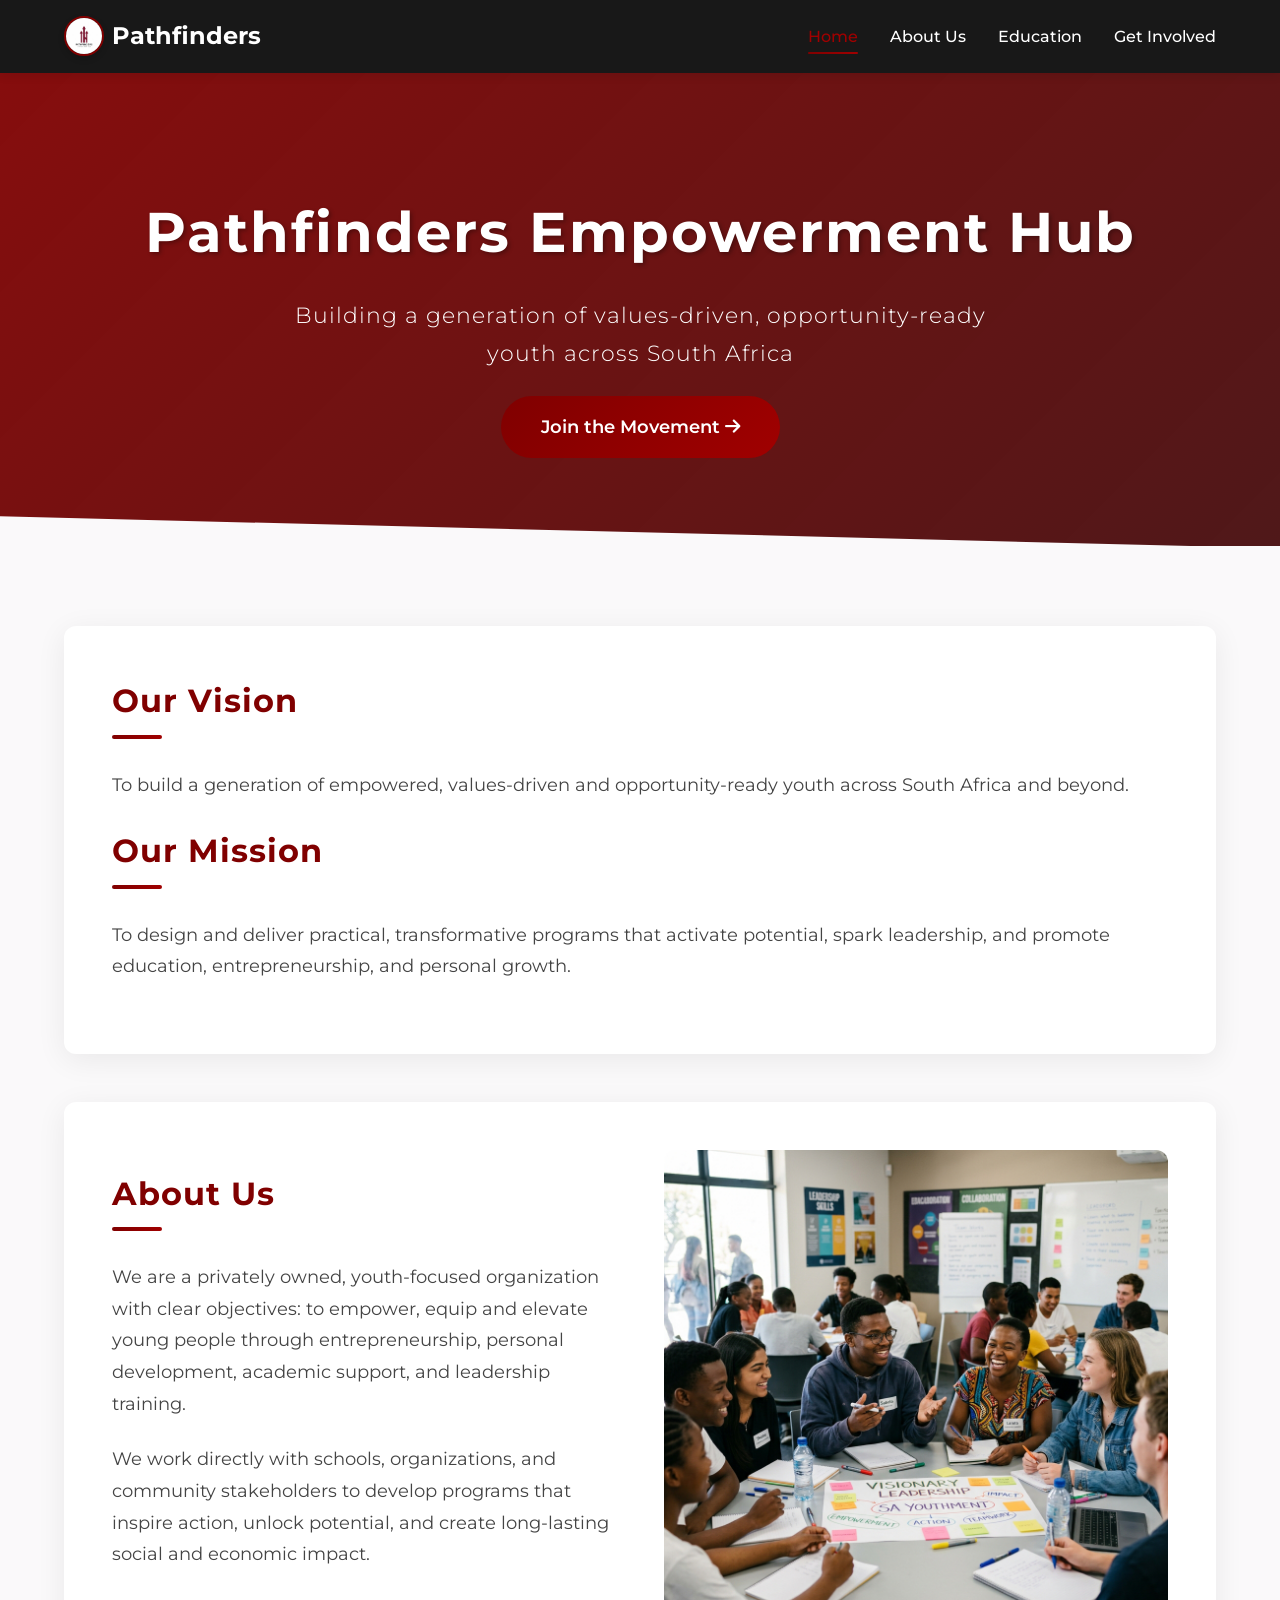
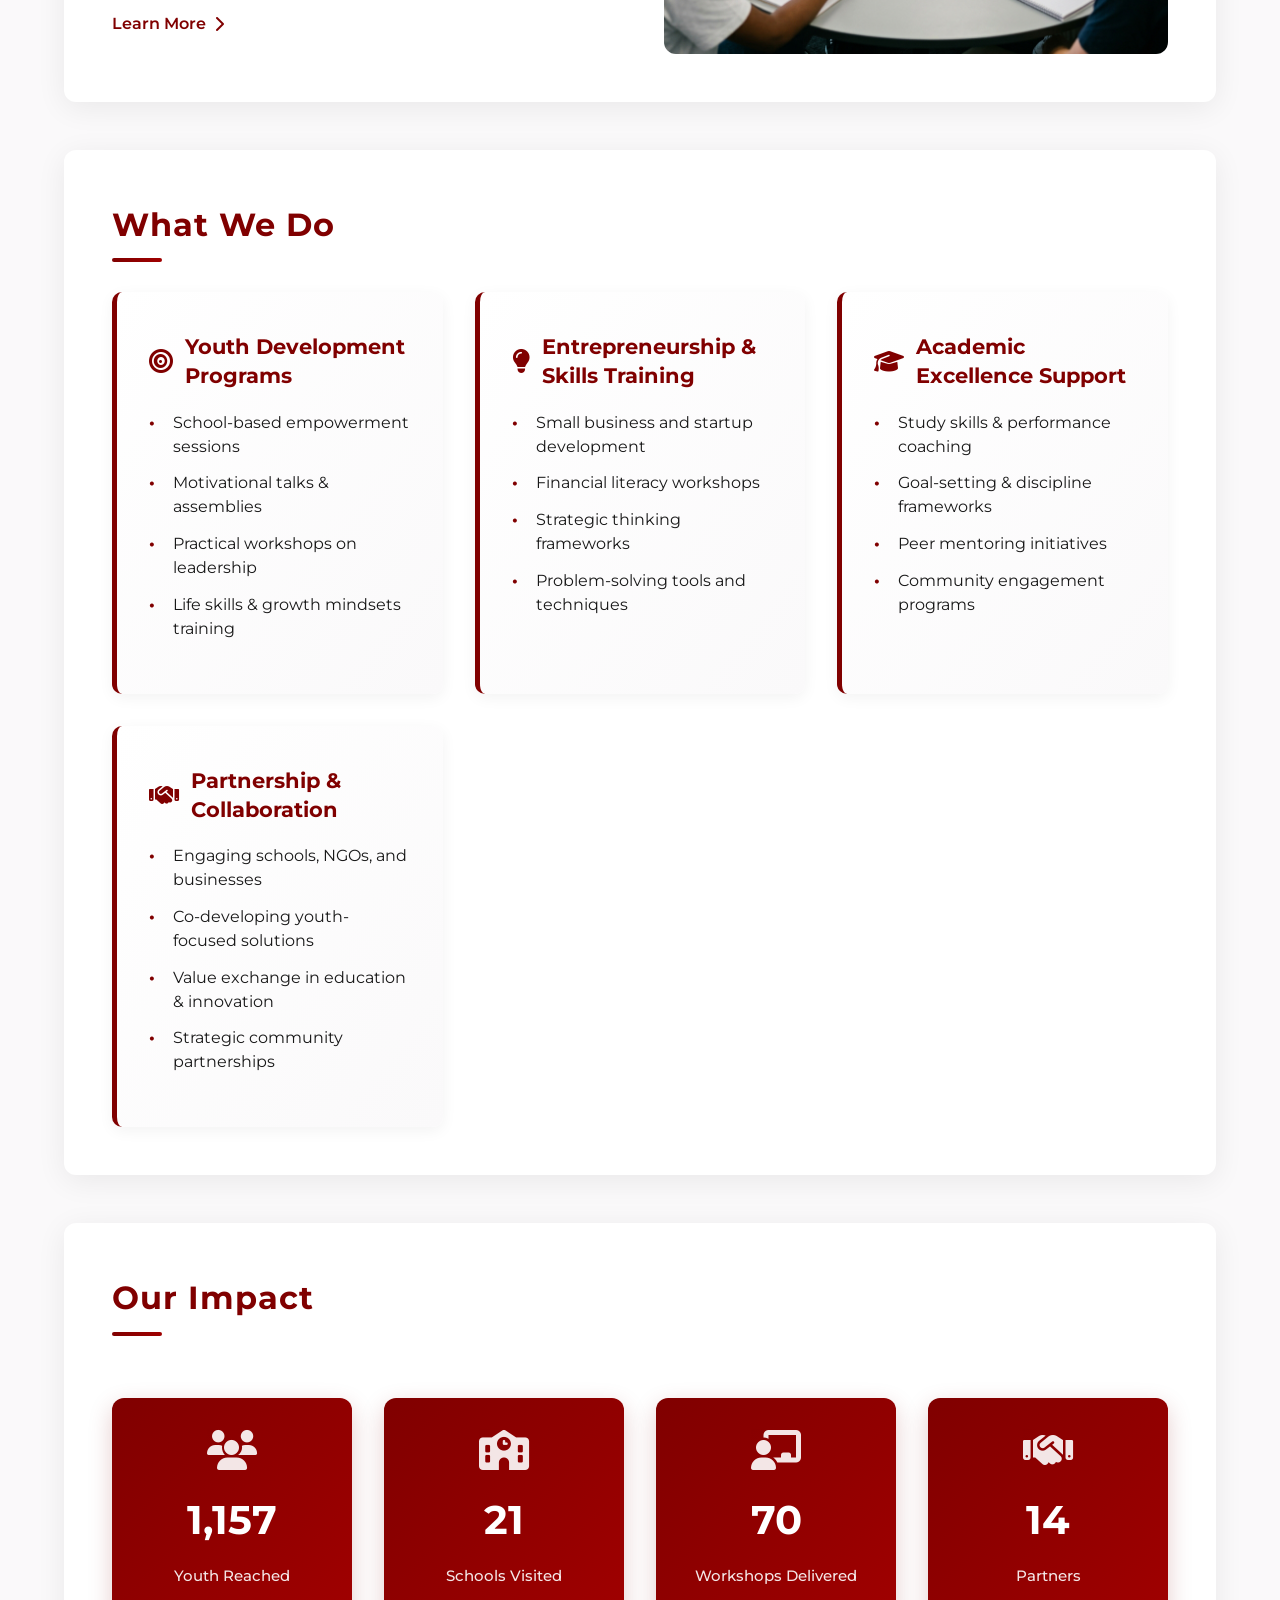
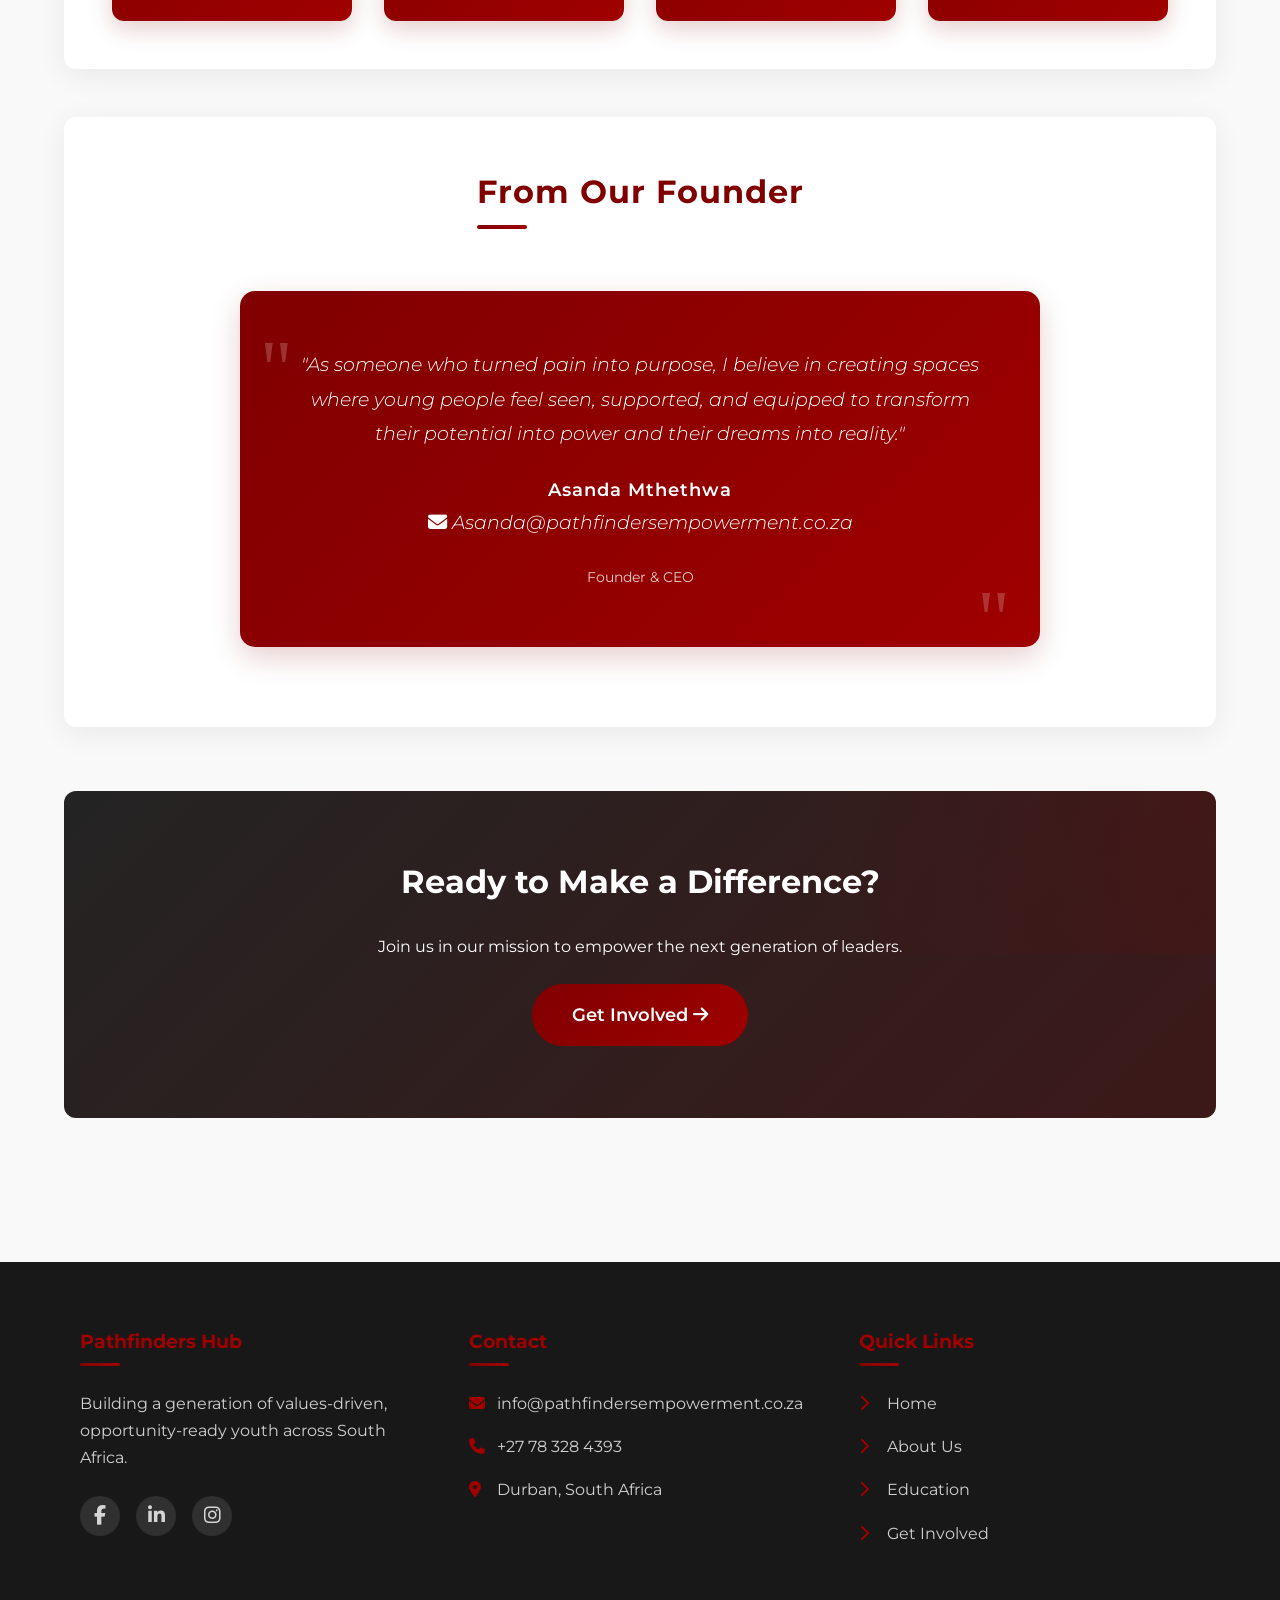
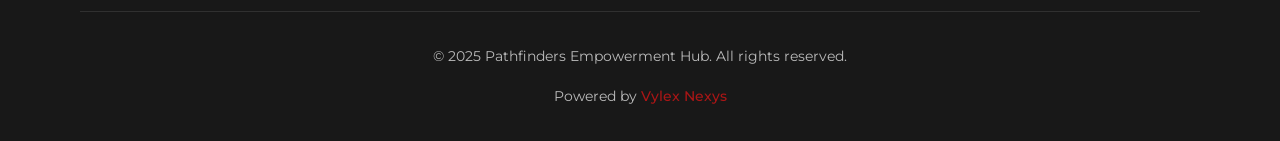
==== commit 441ab01c: "feat: implement global CSS framework and update shared styles for landing and get-involved pages" ====
--- a/index.html
+++ b/index.html
@@ -1,4 +1,3 @@
-<<<<<<< HEAD
 <!DOCTYPE html>
 <html lang="en">
 
@@ -37,30 +36,60 @@
   <link rel="icon" href="/assets/images/pathfinders-logo.jpg" type="image/jpeg" />
 
   <!-- Fonts and Icons -->
+  <link rel="preconnect" href="https://fonts.googleapis.com" />
+  <link rel="preconnect" href="https://fonts.gstatic.com" crossorigin />
   <link href="https://fonts.googleapis.com/css2?family=Montserrat:wght@300;400;500;600;700&display=swap"
     rel="stylesheet" />
   <link rel="stylesheet" href="https://cdnjs.cloudflare.com/ajax/libs/font-awesome/6.4.0/css/all.min.css" />
 
   <!-- Canonical URL -->
   <link rel="canonical" href="https://pathfindersempowerment.co.za/" />
+
+  <!-- Structured Data -->
+  <script type="application/ld+json">
+  {
+    "@context": "https://schema.org",
+    "@type": "Organization",
+    "name": "Pathfinders Empowerment Hub",
+    "description": "Empowering South African youth through leadership, entrepreneurship, and academic excellence programs",
+    "url": "https://pathfindersempowerment.co.za",
+    "logo": "https://pathfindersempowerment.co.za/assets/images/pathfinders-logo.jpg",
+    "contactPoint": {
+      "@type": "ContactPoint",
+      "telephone": "+27-78-328-4393",
+      "contactType": "Customer Service",
+      "email": "info@pathfindersempowerment.co.za",
+      "areaServed": "ZA",
+      "availableLanguage": "English"
+    },
+    "address": {
+      "@type": "PostalAddress",
+      "addressLocality": "Durban",
+      "addressRegion": "KwaZulu-Natal",
+      "addressCountry": "ZA"
+    },
+    "founder": {
+      "@type": "Person",
+      "name": "Asanda Mthethwa"
+    }
+  }
+  </script>
+
   <link rel="stylesheet" href="css/main.css" />
   <link rel="stylesheet" href="css/home.css" />
-
-  <!-- CSS Placeholder -->
-
 </head>
 
 <body>
   <!-- Navigation -->
-  <nav class="navbar">
+  <nav class="navbar" id="navbar">
     <div class="container nav-container">
       <a href="index.html" class="logo">
         <img src="./assets/images/pathfinders-logo.jpg" alt="Pathfinders Empowerment Hub Logo" class="logo-image">
         Pathfinders
       </a>
-      <button class="mobile-toggle">☰</button>
+      <button class="mobile-toggle" aria-label="Toggle navigation menu">☰</button>
       <ul class="nav-links">
-        <li><a href="index.html">Home</a></li>
+        <li><a href="index.html" class="active">Home</a></li>
         <li><a href="about.html">About Us</a></li>
         <li><a href="education.html">Education</a></li>
         <li><a href="get-involved.html">Get Involved</a></li>
@@ -70,16 +99,18 @@
 
   <!-- Header -->
   <header class="header">
+    <div class="header-overlay"></div>
     <div class="container">
-      <h1>Pathfinders Empowerment Hub</h1>
-      <p>Building a generation of values-driven, opportunity-ready youth across South Africa</p>
+      <h1 class="fade-in-up">Pathfinders Empowerment Hub</h1>
+      <p class="fade-in-up delay-1">Building a generation of values-driven, opportunity-ready youth across South Africa</p>
+      <a href="get-involved.html" class="cta-btn header-cta fade-in-up delay-2">Join the Movement <i class="fas fa-arrow-right"></i></a>
     </div>
   </header>
 
   <!-- Main Content -->
   <main class="container section-padding">
     <!-- Vision & Mission Section -->
-    <section id="vision" class="content-section">
+    <section id="vision" class="content-section reveal">
       <h2 class="section-title">Our Vision</h2>
       <p class="section-text">To build a generation of empowered, values-driven and opportunity-ready youth across South
         Africa and beyond.</p>
@@ -92,7 +123,7 @@
     </section>
 
     <!-- About Section -->
-    <section id="about" class="content-section about-section">
+    <section id="about" class="content-section about-section reveal">
       <div>
         <h2 class="section-title">About Us</h2>
         <p class="section-text">
@@ -112,10 +143,10 @@
     </section>
 
     <!-- Services Section -->
-    <section id="services" class="content-section">
+    <section id="services" class="content-section reveal">
       <h2 class="section-title">What We Do</h2>
       <div class="services-grid">
-        <div class="service-card">
+        <div class="service-card reveal">
           <h3><i class="fas fa-bullseye"></i> Youth Development Programs</h3>
           <ul>
             <li>School-based empowerment sessions</li>
@@ -124,7 +155,7 @@
             <li>Life skills & growth mindsets training</li>
           </ul>
         </div>
-        <div class="service-card">
+        <div class="service-card reveal">
           <h3><i class="fas fa-lightbulb"></i> Entrepreneurship & Skills Training</h3>
           <ul>
             <li>Small business and startup development</li>
@@ -133,7 +164,7 @@
             <li>Problem-solving tools and techniques</li>
           </ul>
         </div>
-        <div class="service-card">
+        <div class="service-card reveal">
           <h3><i class="fas fa-graduation-cap"></i> Academic Excellence Support</h3>
           <ul>
             <li>Study skills & performance coaching</li>
@@ -142,7 +173,7 @@
             <li>Community engagement programs</li>
           </ul>
         </div>
-        <div class="service-card">
+        <div class="service-card reveal">
           <h3><i class="fas fa-handshake"></i> Partnership & Collaboration</h3>
           <ul>
             <li>Engaging schools, NGOs, and businesses</li>
@@ -154,8 +185,35 @@
       </div>
     </section>
 
+    <!-- Impact Counter Section -->
+    <section class="content-section reveal">
+      <h2 class="section-title">Our Impact</h2>
+      <div class="impact-grid">
+        <div class="impact-card">
+          <i class="fas fa-users"></i>
+          <span class="impact-number" data-target="2500">0</span>
+          <span class="impact-label">Youth Reached</span>
+        </div>
+        <div class="impact-card">
+          <i class="fas fa-school"></i>
+          <span class="impact-number" data-target="45">0</span>
+          <span class="impact-label">Schools Visited</span>
+        </div>
+        <div class="impact-card">
+          <i class="fas fa-chalkboard-teacher"></i>
+          <span class="impact-number" data-target="150">0</span>
+          <span class="impact-label">Workshops Delivered</span>
+        </div>
+        <div class="impact-card">
+          <i class="fas fa-handshake"></i>
+          <span class="impact-number" data-target="30">0</span>
+          <span class="impact-label">Partners</span>
+        </div>
+      </div>
+    </section>
+
     <!-- Founder Section -->
-    <section id="founder" class="content-section founder-section">
+    <section id="founder" class="content-section founder-section reveal">
       <h2 class="section-title">From Our Founder</h2>
       <div class="founder-message">
         <p>
@@ -164,13 +222,12 @@
         </p>
         <span class="founder-name">Asanda Mthethwa</span>
         <p><i class="fas fa-envelope"></i> Asanda@pathfindersempowerment.co.za</p>
-
         <span class="founder-title">Founder & CEO</span>
       </div>
     </section>
 
     <!-- Call To Action -->
-    <section class="cta-section">
+    <section class="cta-section reveal">
       <h2>Ready to Make a Difference?</h2>
       <p>Join us in our mission to empower the next generation of leaders.</p>
       <a href="get-involved.html" class="cta-btn">Get Involved <i class="fas fa-arrow-right"></i></a>
@@ -185,12 +242,9 @@
           <h3>Pathfinders Hub</h3>
           <p>Building a generation of values-driven, opportunity-ready youth across South Africa.</p>
           <div class="social-icons">
-            <a href="#" class="social-icon" style="text-decoration: none; color: inherit;"><i
-                class="fab fa-facebook-f"></i></a>
-            <a href="#" class="social-icon" style="text-decoration: none; color: inherit;"><i
-                class="fab fa-linkedin-in"></i></a>
-            <a href="#" class="social-icon" style="text-decoration: none; color: inherit;"><i
-                class="fab fa-instagram"></i></a>
+            <a href="#" class="social-icon" aria-label="Facebook"><i class="fab fa-facebook-f"></i></a>
+            <a href="#" class="social-icon" aria-label="LinkedIn"><i class="fab fa-linkedin-in"></i></a>
+            <a href="#" class="social-icon" aria-label="Instagram"><i class="fab fa-instagram"></i></a>
           </div>
         </div>
         <div class="footer-column">
@@ -201,23 +255,21 @@
         </div>
         <div class="footer-column">
           <h3>Quick Links</h3>
-          <p><a href="index.html" style="color: white; text-decoration: none;"><i class="fas fa-chevron-right"></i>
-              Home</a></p>
-          <p><a href="about.html" style="color: white; text-decoration: none;"><i class="fas fa-chevron-right"></i>
-              About Us</a></p>
-          <p><a href="education.html" style="color: white; text-decoration: none;"><i class="fas fa-chevron-right"></i>
-              Education</a></p>
-          <p><a href="get-involved.html" style="color: white; text-decoration: none;"><i
-                class="fas fa-chevron-right"></i> Get Involved</a></p>
+          <p><a href="index.html"><i class="fas fa-chevron-right"></i> Home</a></p>
+          <p><a href="about.html"><i class="fas fa-chevron-right"></i> About Us</a></p>
+          <p><a href="education.html"><i class="fas fa-chevron-right"></i> Education</a></p>
+          <p><a href="get-involved.html"><i class="fas fa-chevron-right"></i> Get Involved</a></p>
         </div>
       </div>
       <div class="footer-bottom">
         <p>&copy; 2025 Pathfinders Empowerment Hub. All rights reserved.</p>
-        <p class="developer">Powered by <a href="https://vylex.co.za"
-            style="color: #e71616; text-decoration: dotted;">Vylex</a></p>
+        <p class="developer">Powered by <a href="https://vylexnexys.co.za">Vylex Nexys</a></p>
       </div>
     </div>
   </footer>
+
+  <!-- Back to Top -->
+  <a href="#" class="back-to-top" aria-label="Back to top"><i class="fas fa-chevron-up"></i></a>
 
   <script>
     // Mobile menu toggle
@@ -226,12 +278,14 @@
 
     mobileToggle.addEventListener('click', () => {
       navLinks.classList.toggle('active');
+      mobileToggle.textContent = navLinks.classList.contains('active') ? '✕' : '☰';
     });
 
     // Close mobile menu when clicking a link
     document.querySelectorAll('.nav-links a').forEach(link => {
       link.addEventListener('click', () => {
         navLinks.classList.remove('active');
+        mobileToggle.textContent = '☰';
       });
     });
 
@@ -239,10 +293,12 @@
     document.querySelectorAll('a[href^="#"]').forEach(anchor => {
       anchor.addEventListener('click', function (e) {
         e.preventDefault();
-
         const targetId = this.getAttribute('href');
+        if (targetId === '#') {
+          window.scrollTo({ top: 0, behavior: 'smooth' });
+          return;
+        }
         const targetElement = document.querySelector(targetId);
-
         if (targetElement) {
           window.scrollTo({
             top: targetElement.offsetTop - 70,
@@ -251,790 +307,71 @@
         }
       });
     });
+
+    // Navbar shrink on scroll
+    const navbar = document.getElementById('navbar');
+    window.addEventListener('scroll', () => {
+      if (window.scrollY > 50) {
+        navbar.classList.add('scrolled');
+      } else {
+        navbar.classList.remove('scrolled');
+      }
+    });
+
+    // Back to Top
+    const backToTop = document.querySelector('.back-to-top');
+    window.addEventListener('scroll', () => {
+      if (window.scrollY > 300) {
+        backToTop.classList.add('active');
+      } else {
+        backToTop.classList.remove('active');
+      }
+    });
+
+    // Scroll reveal animation
+    const revealElements = document.querySelectorAll('.reveal');
+    const revealOnScroll = () => {
+      revealElements.forEach(el => {
+        const top = el.getBoundingClientRect().top;
+        if (top < window.innerHeight - 100) {
+          el.classList.add('revealed');
+        }
+      });
+    };
+    window.addEventListener('scroll', revealOnScroll);
+    revealOnScroll();
+
+    // Impact counter animation
+    const counters = document.querySelectorAll('.impact-number');
+    let countersAnimated = false;
+
+    const animateCounters = () => {
+      if (countersAnimated) return;
+      const section = document.querySelector('.impact-grid');
+      if (!section) return;
+      const top = section.getBoundingClientRect().top;
+      if (top < window.innerHeight - 50) {
+        countersAnimated = true;
+        counters.forEach(counter => {
+          const target = +counter.getAttribute('data-target');
+          const increment = target / 80;
+          let current = 0;
+          const update = () => {
+            current += increment;
+            if (current < target) {
+              counter.textContent = Math.ceil(current).toLocaleString();
+              requestAnimationFrame(update);
+            } else {
+              counter.textContent = target.toLocaleString() + '+';
+            }
+          };
+          update();
+        });
+      }
+    };
+    window.addEventListener('scroll', animateCounters);
+    animateCounters();
   </script>
 </body>
 
 </html>
-=======
-<!DOCTYPE html>
-<html lang="en">
-
-<head>
-  <meta charset="UTF-8" />
-  <meta name="viewport" content="width=device-width, initial-scale=1.0" />
-  <title>Pathfinders Empowerment Hub | Empowering South African Youth</title>
-
-  <meta name="google-site-verification" content="KsutGRpZTLUDbWp5Ro6oUx0S_MNJWlFWjwb6RgHYh18" />
-
-  <!-- Meta SEO -->
-  <meta name="description"
-    content="Pathfinders Empowerment Hub empowers South African youth with leadership, entrepreneurship, academic support, and values-driven development programs." />
-  <meta name="keywords"
-    content="Pathfinders, Youth Empowerment, South Africa, Leadership Training, Entrepreneurship, Academic Support, Personal Growth, Youth Development Programs, School Sessions, Skills Training, Asanda Mthethwa" />
-  <meta name="author" content="Pathfinders Empowerment Hub" />
-  <meta name="robots" content="index, follow" />
-
-  <!-- Open Graph / Facebook -->
-  <meta property="og:type" content="website" />
-  <meta property="og:url" content="https://pathfindersempowerment.co.za/" />
-  <meta property="og:title" content="Pathfinders Empowerment Hub | Empowering South African Youth" />
-  <meta property="og:description"
-    content="Building a generation of values-driven, opportunity-ready youth across South Africa through practical programs in leadership, education, and entrepreneurship." />
-  <meta property="og:image" content="https://pathfindersempowerment.co.za/assets/images/pathfinders-logo.jpg" />
-
-  <!-- Twitter -->
-  <meta name="twitter:card" content="summary_large_image" />
-  <meta name="twitter:url" content="https://pathfindersempowerment.co.za/" />
-  <meta name="twitter:title" content="Pathfinders Empowerment Hub | Empowering South African Youth" />
-  <meta name="twitter:description"
-    content="Empowering young leaders through personal development, school-based sessions, entrepreneurship and academic excellence." />
-  <meta name="twitter:image" content="https://pathfindersempowerment.co.za/assets/images/pathfinders-logo.jpg" />
-
-  <!-- Favicon -->
-  <link rel="icon" href="/assets/images/pathfinders-logo.jpg" type="image/jpeg" />
-
-  <!-- Fonts and Icons -->
-  <link href="https://fonts.googleapis.com/css2?family=Montserrat:wght@300;400;500;600;700&display=swap"
-    rel="stylesheet" />
-  <link rel="stylesheet" href="https://cdnjs.cloudflare.com/ajax/libs/font-awesome/6.4.0/css/all.min.css" />
-
-  <!-- Canonical URL -->
-  <link rel="canonical" href="https://pathfindersempowerment.co.za/" />
-  <link rel="stylesheet" href="styles.css" />
-
-  <!-- CSS Placeholder -->
-  <style>
-    :root {
-      --maroon: #800000;
-      --black: #181818;
-      --white: #fff;
-      --gray: #faf9fa;
-      --light-maroon: rgba(128, 0, 0, 0.1);
-    }
-
-    * {
-      box-sizing: border-box;
-      margin: 0;
-      padding: 0;
-    }
-
-    body {
-      font-family: 'Montserrat', Arial, sans-serif;
-      margin: 0;
-      background: var(--gray);
-      color: var(--black);
-      line-height: 1.7;
-      font-size: 16px;
-      overflow-x: hidden;
-    }
-
-    /* Utility Classes */
-    .container {
-      width: 90%;
-      max-width: 1200px;
-      margin: 0 auto;
-      padding: 0 1rem;
-    }
-
-    .section-padding {
-      padding: 5rem 0;
-    }
-
-    .section-title {
-      position: relative;
-      display: inline-block;
-      color: var(--maroon);
-      font-size: 2rem;
-      font-weight: 700;
-      margin-bottom: 2.5rem;
-      letter-spacing: 1px;
-    }
-
-    .section-title::after {
-      content: '';
-      position: absolute;
-      left: 0;
-      bottom: -10px;
-      width: 50px;
-      height: 4px;
-      background-color: var(--maroon);
-    }
-
-    /* Header */
-    .header {
-      background: linear-gradient(to right, rgba(128, 0, 0, 0.95), rgba(128, 0, 0, 0.8)),
-        url('data:image/svg+xml;utf8,<svg xmlns="http://www.w3.org/2000/svg" width="100" height="100" viewBox="0 0 100 100"><path d="M0 0h100v100H0z" fill="%23800000"/></svg>');
-      background-size: cover;
-      color: var(--white);
-      padding: 6rem 0 4rem;
-      text-align: center;
-      clip-path: polygon(0 0, 100% 0, 100% 85%, 0 100%);
-    }
-
-    .header h1 {
-      font-size: 3.5rem;
-      font-weight: 700;
-      letter-spacing: 2px;
-      margin-bottom: 1rem;
-      text-shadow: 2px 2px 4px rgba(0, 0, 0, 0.3);
-    }
-
-    .header p {
-      font-size: 1.4rem;
-      font-weight: 300;
-      max-width: 700px;
-      margin: 0 auto;
-      letter-spacing: 1px;
-    }
-
-
-    /* Navigation */
-    .navbar {
-      position: sticky;
-      top: 0;
-      z-index: 1000;
-      background: var(--black);
-      box-shadow: 0 2px 10px rgba(0, 0, 0, 0.1);
-    }
-
-    .nav-container {
-      display: flex;
-      justify-content: space-between;
-      align-items: center;
-      padding: 1rem 0;
-    }
-
-    .logo {
-      display: flex;
-      align-items: center;
-      gap: 0.5rem;
-      font-weight: 700;
-      font-size: 1.5rem;
-      color: var(--white);
-      text-decoration: none;
-      transition: all 0.3s ease;
-    }
-
-    .logo:hover {
-      transform: scale(1.05);
-    }
-
-    .logo-image {
-      width: 40px;
-      height: 40px;
-      border-radius: 50%;
-      object-fit: cover;
-      box-shadow: 0 3px 6px rgba(0, 0, 0, 0.16);
-    }
-
-    .nav-links {
-      display: flex;
-      gap: 2rem;
-      list-style: none;
-    }
-
-    .nav-links li a {
-      color: var(--white);
-      text-decoration: none;
-      font-weight: 500;
-      position: relative;
-      transition: all 0.3s ease;
-      padding: 0.5rem 0;
-    }
-
-    .nav-links li a::after {
-      content: '';
-      position: absolute;
-      width: 0;
-      height: 2px;
-      bottom: 0;
-      left: 0;
-      background-color: var(--maroon);
-      transition: width 0.3s ease;
-    }
-
-    .nav-links li a:hover {
-      color: var(--maroon);
-    }
-
-    .nav-links li a:hover::after {
-      width: 100%;
-    }
-
-    .mobile-toggle {
-      display: none;
-      background: transparent;
-      border: none;
-      color: var(--white);
-      font-size: 1.5rem;
-      cursor: pointer;
-    }
-
-    /* Main Content Sections */
-    .content-section {
-      background: var(--white);
-      border-radius: 12px;
-      box-shadow: 0 6px 30px rgba(0, 0, 0, 0.07);
-      padding: 3rem;
-      margin-bottom: 3rem;
-    }
-
-    .section-text {
-      font-size: 1.1rem;
-      margin-bottom: 1.5rem;
-    }
-
-    /* About Section */
-    .about-section {
-      display: grid;
-      grid-template-columns: 1fr 1fr;
-      gap: 3rem;
-      align-items: center;
-    }
-
-    .about-image {
-      width: 100%;
-      height: 300px;
-      background-color: var(--light-maroon);
-      border-radius: 12px;
-      display: flex;
-      align-items: center;
-      justify-content: center;
-      flex-direction: column;
-      font-size: 2rem;
-      color: var(--maroon);
-      font-weight: 700;
-    }
-
-    .about-image i {
-      font-size: 4rem;
-      margin-bottom: 1rem;
-    }
-
-    .learn-more-btn {
-      color: var(--maroon);
-      text-decoration: none;
-
-    }
-
-    /* What We Do Section */
-    .services-grid {
-      display: grid;
-      grid-template-columns: repeat(auto-fit, minmax(300px, 1fr));
-      gap: 2rem;
-    }
-
-    .service-card {
-      background: linear-gradient(to bottom right, var(--white), var(--gray));
-      border-left: 5px solid var(--maroon);
-      padding: 2rem;
-      border-radius: 10px;
-      box-shadow: 0 4px 15px rgba(0, 0, 0, 0.05);
-      transition: transform 0.3s ease, box-shadow 0.3s ease;
-    }
-
-    .service-card:hover {
-      transform: translateY(-5px);
-      box-shadow: 0 10px 25px rgba(0, 0, 0, 0.1);
-    }
-
-    .service-card h3 {
-      color: var(--maroon);
-      margin-bottom: 1rem;
-      font-size: 1.3rem;
-      display: flex;
-      align-items: center;
-      gap: 0.75rem;
-    }
-
-    .service-card h3 i {
-      font-size: 1.3rem;
-      color: var(--maroon);
-    }
-
-    .service-card ul {
-      list-style-type: none;
-    }
-
-    .service-card li {
-      margin-bottom: 0.7rem;
-      position: relative;
-      padding-left: 1.5rem;
-    }
-
-    .service-card li::before {
-      content: "•";
-      color: var(--maroon);
-      font-weight: bold;
-      position: absolute;
-      left: 0;
-    }
-
-    /* Founder Section */
-    .founder-section {
-      text-align: center;
-    }
-
-    .founder-message {
-      background: linear-gradient(135deg, var(--maroon), #a00000);
-      color: var(--white);
-      border-radius: 15px;
-      padding: 3rem;
-      margin: 2rem auto;
-      max-width: 800px;
-      box-shadow: 0 10px 30px rgba(128, 0, 0, 0.2);
-      position: relative;
-    }
-
-    .founder-message::before,
-    .founder-message::after {
-      content: '"';
-      font-size: 5rem;
-      position: absolute;
-      color: rgba(255, 255, 255, 0.2);
-      font-family: Georgia, serif;
-    }
-
-    .founder-message::before {
-      top: 20px;
-      left: 20px;
-    }
-
-    .founder-message::after {
-      bottom: -20px;
-      right: 30px;
-    }
-
-    .founder-message p {
-      font-size: 1.3rem;
-      font-style: italic;
-      font-weight: 300;
-      line-height: 1.8;
-      margin-bottom: 1.5rem;
-      position: relative;
-      z-index: 1;
-    }
-
-    .founder-name {
-      display: block;
-      font-weight: 600;
-      font-size: 1.1rem;
-      letter-spacing: 1px;
-      margin-top: 1.5rem;
-    }
-
-    .founder-title {
-      font-size: 0.9rem;
-      opacity: 0.8;
-    }
-
-    /* Call to Action */
-    .cta-section {
-      text-align: center;
-      padding: 4rem 2rem;
-      background: linear-gradient(to right, rgba(24, 24, 24, 0.95), rgba(24, 24, 24, 0.8));
-      color: var(--white);
-      border-radius: 12px;
-      margin: 4rem auto;
-    }
-
-    .cta-section h2 {
-      color: var(--white);
-      margin-bottom: 1.5rem;
-      font-size: 2rem;
-    }
-
-    .cta-btn {
-      display: inline-block;
-      padding: 1rem 2.5rem;
-      background-color: var(--maroon);
-      color: var(--white);
-      border: none;
-      border-radius: 50px;
-      font-size: 1.1rem;
-      font-weight: 600;
-      text-decoration: none;
-      margin-top: 1.5rem;
-      transition: all 0.3s ease;
-      cursor: pointer;
-    }
-
-    .cta-btn:hover {
-      background-color: #a00000;
-      transform: translateY(-3px);
-      box-shadow: 0 10px 20px rgba(128, 0, 0, 0.3);
-    }
-
-    /* Footer */
-    .footer {
-      background: var(--black);
-      color: var(--white);
-      padding: 4rem 0 2rem;
-      text-align: center;
-    }
-
-    .footer-content {
-      display: grid;
-      grid-template-columns: repeat(auto-fit, minmax(250px, 1fr));
-      gap: 3rem;
-      text-align: left;
-      margin-bottom: 3rem;
-    }
-
-    .footer-column h3 {
-      margin-bottom: 1.5rem;
-      color: var(--maroon);
-      position: relative;
-      padding-bottom: 0.5rem;
-      display: inline-block;
-    }
-
-    .footer-column h3::after {
-      content: '';
-      position: absolute;
-      bottom: 0;
-      left: 0;
-      width: 40px;
-      height: 3px;
-      background-color: var(--maroon);
-    }
-
-    .footer-column p {
-      margin-bottom: 1rem;
-    }
-
-    .footer-bottom {
-      padding-top: 2rem;
-      border-top: 1px solid rgba(255, 255, 255, 0.1);
-    }
-
-    .footer-bottom p {
-      font-size: 0.9rem;
-      opacity: 0.7;
-    }
-
-    .social-icons {
-      display: flex;
-      gap: 1rem;
-      margin-top: 1.5rem;
-    }
-
-    .social-icon {
-      width: 40px;
-      height: 40px;
-      background-color: rgba(255, 255, 255, 0.1);
-      border-radius: 50%;
-      display: flex;
-      align-items: center;
-      justify-content: center;
-      transition: all 0.3s ease;
-      font-size: 1.2rem;
-    }
-
-    .social-icon:hover {
-      background-color: var(--maroon);
-    }
-
-
-
-    .developer {
-      font-size: 0.8rem;
-      margin-top: 1rem;
-      opacity: 0.6;
-    }
-
-    /* Responsive Design */
-    @media screen and (max-width: 992px) {
-      .section-padding {
-        padding: 4rem 0;
-      }
-
-      .header h1 {
-        font-size: 2.8rem;
-      }
-
-      .about-section {
-        grid-template-columns: 1fr;
-      }
-
-      .content-section {
-        padding: 2rem;
-      }
-    }
-
-    @media screen and (max-width: 768px) {
-      .mobile-toggle {
-        display: block;
-      }
-
-      .nav-links {
-        position: fixed;
-        top: 70px;
-        left: -100%;
-        flex-direction: column;
-        width: 100%;
-        background: var(--black);
-        align-items: center;
-        padding: 2rem 0;
-        transition: 0.3s;
-        box-shadow: 0 10px 20px rgba(0, 0, 0, 0.2);
-      }
-
-      .nav-links.active {
-        left: 0;
-      }
-
-      .header h1 {
-        font-size: 2.2rem;
-      }
-
-      .header p {
-        font-size: 1.1rem;
-      }
-
-      .section-title {
-        font-size: 1.7rem;
-      }
-
-      .founder-message {
-        padding: 2rem;
-      }
-
-      .founder-message p {
-        font-size: 1.1rem;
-      }
-    }
-
-    @media screen and (max-width: 576px) {
-      .header {
-        padding: 4rem 0 3rem;
-      }
-
-      .header h1 {
-        font-size: 1.8rem;
-      }
-
-      .section-title {
-        font-size: 1.5rem;
-      }
-
-      .content-section {
-        padding: 1.5rem;
-      }
-
-      .service-card {
-        padding: 1.5rem;
-      }
-
-      .cta-section {
-        padding: 2rem 1rem;
-      }
-
-      .cta-section h2 {
-        font-size: 1.5rem;
-      }
-    }
-  </style>
-</head>
-
-<body>
-  <!-- Navigation -->
-  <nav class="navbar">
-    <div class="container nav-container">
-      <a href="#" class="logo">
-        <img src="./assets/images/pathfinders-logo.jpg" alt="Pathfinders Empowerment Hub Logo" class="logo-image">
-        Pathfinders
-      </a>
-      <button class="mobile-toggle">☰</button>
-      <ul class="nav-links">
-        <li><a href="#vision">Vision</a></li>
-        <li><a href="#mission">Mission</a></li>
-        <li><a href="#about">About Us</a></li>
-        <li><a href="#services">What We Do</a></li>
-        <li><a href="#founder">Founder</a></li>
-      </ul>
-    </div>
-  </nav>
-
-  <!-- Header -->
-  <header class="header">
-    <div class="container">
-      <h1>Pathfinders Empowerment Hub</h1>
-      <p>Building a generation of values-driven, opportunity-ready youth across South Africa</p>
-    </div>
-  </header>
-
-  <!-- Main Content -->
-  <main class="container section-padding">
-    <!-- Vision & Mission Section -->
-    <section id="vision" class="content-section">
-      <h2 class="section-title">Our Vision</h2>
-      <p class="section-text">To build a generation of empowered, values-driven and opportunity-ready youth across South
-        Africa and beyond.</p>
-
-      <div id="mission" class="mt-5">
-        <h2 class="section-title">Our Mission</h2>
-        <p class="section-text">To design and deliver practical, transformative programs that activate potential, spark
-          leadership, and promote education, entrepreneurship, and personal growth.</p>
-      </div>
-    </section>
-
-    <!-- About Section -->
-    <section id="about" class="content-section about-section">
-      <div>
-        <h2 class="section-title">About Us</h2>
-        <p class="section-text">
-          We are a privately owned, youth-focused organization with clear objectives: to empower, equip and elevate
-          young people through entrepreneurship, personal development, academic support, and leadership training.
-        </p>
-        <p class="section-text">
-          We work directly with schools, organizations, and community stakeholders to develop programs that inspire
-          action, unlock potential, and create long-lasting social and economic impact.
-        </p>
-        <!-- Learn More button -->
-        <a href="about.html" class="learn-more-btn"></i>Learn More<i class="fas fa-chevron-right"></i></a>
-      </div>
-      <div class="about-image">
-        <i class="fas fa-people-group"></i>
-        Empowering Youth
-      </div>
-    </section>
-
-
-    <!-- Services Section -->
-    <section id="services" class="content-section">
-      <h2 class="section-title">What We Do</h2>
-      <div class="services-grid">
-        <div class="service-card">
-          <h3><i class="fas fa-bullseye"></i> Youth Development Programs</h3>
-          <ul>
-            <li>School-based empowerment sessions</li>
-            <li>Motivational talks & assemblies</li>
-            <li>Practical workshops on leadership</li>
-            <li>Life skills & growth mindsets training</li>
-          </ul>
-        </div>
-        <div class="service-card">
-          <h3><i class="fas fa-lightbulb"></i> Entrepreneurship & Skills Training</h3>
-          <ul>
-            <li>Small business and startup development</li>
-            <li>Financial literacy workshops</li>
-            <li>Strategic thinking frameworks</li>
-            <li>Problem-solving tools and techniques</li>
-          </ul>
-        </div>
-        <div class="service-card">
-          <h3><i class="fas fa-graduation-cap"></i> Academic Excellence Support</h3>
-          <ul>
-            <li>Study skills & performance coaching</li>
-            <li>Goal-setting & discipline frameworks</li>
-            <li>Peer mentoring initiatives</li>
-            <li>Community engagement programs</li>
-          </ul>
-        </div>
-        <div class="service-card">
-          <h3><i class="fas fa-handshake"></i> Partnership & Collaboration</h3>
-          <ul>
-            <li>Engaging schools, NGOs, and businesses</li>
-            <li>Co-developing youth-focused solutions</li>
-            <li>Value exchange in education & innovation</li>
-            <li>Strategic community partnerships</li>
-          </ul>
-        </div>
-      </div>
-    </section>
-
-    <!-- Founder Section -->
-    <section id="founder" class="content-section founder-section">
-      <h2 class="section-title">From Our Founder</h2>
-      <div class="founder-message">
-        <p>
-          "As someone who turned pain into purpose, I believe in creating spaces where young people feel seen,
-          supported, and equipped to transform their potential into power and their dreams into reality."
-        </p>
-        <span class="founder-name">Asanda Mthethwa</span>
-        <p><i class="fas fa-envelope"></i> Asanda@pathfindersempowerment.co.za</p>
-
-        <span class="founder-title">Founder & CEO</span>
-      </div>
-    </section>
-
-    <!-- Call To Action -->
-    <section class="cta-section">
-      <h2>Ready to Make a Difference?</h2>
-      <p>Join us in our mission to empower the next generation of leaders.</p>
-      <a href="get-involved.html" class="cta-btn">Get Involved <i class="fas fa-arrow-right"></i></a>
-    </section>
-  </main>
-
-  <!-- Footer -->
-  <footer class="footer">
-    <div class="container">
-      <div class="footer-content">
-        <div class="footer-column">
-          <h3>Pathfinders Hub</h3>
-          <p>Building a generation of values-driven, opportunity-ready youth across South Africa.</p>
-          <div class="social-icons">
-            <div class="social-icon"><i class="fab fa-facebook-f"></i></div>
-            <div class="social-icon"><i class="fab fa-linkedin-in"></i></div>
-            <div class="social-icon"><i class="fab fa-instagram"></i></div>
-          </div>
-        </div>
-        <div class="footer-column">
-          <h3>Contact</h3>
-          <p><i class="fas fa-envelope"></i> info@pathfindersempowerment.co.za</p>
-          <p><i class="fas fa-phone"></i> +27 78 328 4393</p>
-          <p><i class="fas fa-map-marker-alt"></i> Durban, South Africa</p>
-        </div>
-        <div class="footer-column">
-          <h3>Quick Links</h3>
-          <p><a href="#vision" style="color: white; text-decoration: none;"><i class="fas fa-chevron-right"></i> Our
-              Vision</a></p>
-          <p><a href="about.html" style="color: white; text-decoration: none;"><i class="fas fa-chevron-right"></i>
-              About Us</a></p>
-          <p><a href="#services" style="color: white; text-decoration: none;"><i class="fas fa-chevron-right"></i>
-              Programs</a></p>
-        </div>
-      </div>
-      <div class="footer-bottom">
-        <p>&copy; 2025 Pathfinders Empowerment Hub. All rights reserved.</p>
-        <p class="developer">Powered by <a href="https://vylexnexys.co.za"
-            style="color: #e71616; text-decoration: dotted;">Vylex Nexys</a></p>
-      </div>
-    </div>
-  </footer>
-
-  <script>
-    // Mobile menu toggle
-    const mobileToggle = document.querySelector('.mobile-toggle');
-    const navLinks = document.querySelector('.nav-links');
-
-    mobileToggle.addEventListener('click', () => {
-      navLinks.classList.toggle('active');
-    });
-
-    // Close mobile menu when clicking a link
-    document.querySelectorAll('.nav-links a').forEach(link => {
-      link.addEventListener('click', () => {
-        navLinks.classList.remove('active');
-      });
-    });
-
-    // Smooth scrolling
-    document.querySelectorAll('a[href^="#"]').forEach(anchor => {
-      anchor.addEventListener('click', function (e) {
-        e.preventDefault();
-
-        const targetId = this.getAttribute('href');
-        const targetElement = document.querySelector(targetId);
-
-        window.scrollTo({
-          top: targetElement.offsetTop - 70,
-          behavior: 'smooth'
-        });
-      });
-    });
-  </script>
-</body>
-</html>
->>>>>>> ee8537f0fba5b71b5fabd6891acc51a44c74fd86
--- a/css/main.css
+++ b/css/main.css
@@ -1,5 +1,12 @@
+/* ===================================
+   Pathfinders Empowerment Hub
+   Main Stylesheet — Shared across all pages
+   =================================== */
+
 :root {
   --maroon: #800000;
+  --maroon-dark: #5c0000;
+  --maroon-light: #a00000;
   --black: #181818;
   --white: #fff;
   --gray: #faf9fa;
@@ -11,14 +18,20 @@
   --gray-dark: #888;
   --accent: #d32f2f;
   --accent-dark: #b71c1c;
-  --border-radius: 8px;
+  --border-radius: 12px;
   --shadow: 0 10px 25px rgba(0, 0, 0, 0.1);
+  --shadow-lg: 0 20px 50px rgba(0, 0, 0, 0.12);
+  --transition: all 0.3s cubic-bezier(0.4, 0, 0.2, 1);
 }
 
 * {
   box-sizing: border-box;
   margin: 0;
   padding: 0;
+}
+
+html {
+  scroll-behavior: smooth;
 }
 
 body {
@@ -29,6 +42,7 @@
   line-height: 1.7;
   font-size: 16px;
   overflow-x: hidden;
+  -webkit-font-smoothing: antialiased;
 }
 
 img {
@@ -37,7 +51,9 @@
   display: block;
 }
 
-/* Utility Classes */
+/* ===================================
+   Utility Classes
+   =================================== */
 .container {
   width: 90%;
   max-width: 1200px;
@@ -66,29 +82,115 @@
   bottom: -10px;
   width: 50px;
   height: 4px;
-  background-color: var(--maroon);
+  background: linear-gradient(90deg, var(--maroon), var(--maroon-light));
+  border-radius: 2px;
 }
 
 .content-section {
   background: var(--white);
-  border-radius: 12px;
+  border-radius: var(--border-radius);
   box-shadow: 0 6px 30px rgba(0, 0, 0, 0.07);
   padding: 3rem;
   margin-bottom: 3rem;
+  position: relative;
+  overflow: hidden;
+  transition: var(--transition);
+}
+
+.content-section::before {
+  content: '';
+  position: absolute;
+  top: 0;
+  left: 0;
+  width: 100%;
+  height: 4px;
+  background: linear-gradient(90deg, var(--maroon), var(--maroon-light), var(--maroon));
+  opacity: 0;
+  transition: opacity 0.4s ease;
+}
+
+.content-section:hover::before {
+  opacity: 1;
 }
 
 .section-text {
   font-size: 1.1rem;
   margin-bottom: 1.5rem;
-}
-
-/* Navigation */
+  color: #444;
+  line-height: 1.8;
+}
+
+/* ===================================
+   Animations
+   =================================== */
+@keyframes fadeInUp {
+  from {
+    opacity: 0;
+    transform: translateY(30px);
+  }
+  to {
+    opacity: 1;
+    transform: translateY(0);
+  }
+}
+
+@keyframes fadeIn {
+  from { opacity: 0; }
+  to { opacity: 1; }
+}
+
+@keyframes slideInLeft {
+  from {
+    opacity: 0;
+    transform: translateX(-30px);
+  }
+  to {
+    opacity: 1;
+    transform: translateX(0);
+  }
+}
+
+@keyframes pulse {
+  0%, 100% { transform: scale(1); }
+  50% { transform: scale(1.05); }
+}
+
+.fade-in-up {
+  animation: fadeInUp 0.8s ease-out both;
+}
+
+.delay-1 { animation-delay: 0.2s; }
+.delay-2 { animation-delay: 0.4s; }
+.delay-3 { animation-delay: 0.6s; }
+
+/* Scroll Reveal */
+.reveal {
+  opacity: 0;
+  transform: translateY(30px);
+  transition: opacity 0.8s ease, transform 0.8s ease;
+}
+
+.reveal.revealed {
+  opacity: 1;
+  transform: translateY(0);
+}
+
+/* ===================================
+   Navigation
+   =================================== */
 .navbar {
   position: sticky;
   top: 0;
   z-index: 1000;
   background: var(--black);
   box-shadow: 0 2px 10px rgba(0, 0, 0, 0.1);
+  transition: var(--transition);
+}
+
+.navbar.scrolled {
+  background: rgba(24, 24, 24, 0.98);
+  box-shadow: 0 4px 20px rgba(0, 0, 0, 0.2);
+  backdrop-filter: blur(10px);
 }
 
 .nav-container {
@@ -106,7 +208,7 @@
   font-size: 1.5rem;
   color: var(--white);
   text-decoration: none;
-  transition: all 0.3s ease;
+  transition: var(--transition);
 }
 
 .logo:hover {
@@ -119,6 +221,7 @@
   border-radius: 50%;
   object-fit: cover;
   box-shadow: 0 3px 6px rgba(0, 0, 0, 0.16);
+  border: 2px solid var(--maroon);
 }
 
 .nav-links {
@@ -132,7 +235,7 @@
   text-decoration: none;
   font-weight: 500;
   position: relative;
-  transition: all 0.3s ease;
+  transition: var(--transition);
   padding: 0.5rem 0;
 }
 
@@ -143,15 +246,18 @@
   height: 2px;
   bottom: 0;
   left: 0;
-  background-color: var(--maroon);
+  background: linear-gradient(90deg, var(--maroon), var(--maroon-light));
   transition: width 0.3s ease;
-}
-
-.nav-links li a:hover {
-  color: var(--maroon);
-}
-
-.nav-links li a:hover::after {
+  border-radius: 2px;
+}
+
+.nav-links li a:hover,
+.nav-links li a.active {
+  color: var(--maroon-light);
+}
+
+.nav-links li a:hover::after,
+.nav-links li a.active::after {
   width: 100%;
 }
 
@@ -162,17 +268,33 @@
   color: var(--white);
   font-size: 1.5rem;
   cursor: pointer;
-}
-
-/* Header Banner */
+  padding: 0.5rem;
+  transition: var(--transition);
+}
+
+/* ===================================
+   Header Banner
+   =================================== */
 .header {
-  background: linear-gradient(to right, rgba(128, 0, 0, 0.95), rgba(128, 0, 0, 0.8)),
-    url('data:image/svg+xml;utf8,<svg xmlns="http://www.w3.org/2000/svg" width="100" height="100" viewBox="0 0 100 100"><path d="M0 0h100v100H0z" fill="%23800000"/></svg>');
-  background-size: cover;
-  color: var(--white);
-  padding: 6rem 0 4rem;
+  background: linear-gradient(135deg, rgba(128, 0, 0, 0.95), rgba(60, 0, 0, 0.9)),
+    url('data:image/svg+xml;utf8,<svg xmlns="http://www.w3.org/2000/svg" width="100" height="100" viewBox="0 0 100 100"><defs><pattern id="grid" width="10" height="10" patternUnits="userSpaceOnUse"><path d="M 10 0 L 0 0 0 10" fill="none" stroke="rgba(255,255,255,0.06)" stroke-width="0.5"/></pattern></defs><rect width="100" height="100" fill="url(%23grid)"/></svg>');
+  background-size: cover, 20px 20px;
+  color: var(--white);
+  padding: 7rem 0 5rem;
   text-align: center;
-  clip-path: polygon(0 0, 100% 0, 100% 85%, 0 100%);
+  position: relative;
+  overflow: hidden;
+}
+
+.header::after {
+  content: '';
+  position: absolute;
+  bottom: -2px;
+  left: 0;
+  width: 100%;
+  height: 80px;
+  background: var(--gray);
+  clip-path: polygon(0 60%, 100% 100%, 100% 100%, 0 100%);
 }
 
 .header h1 {
@@ -181,6 +303,8 @@
   letter-spacing: 2px;
   margin-bottom: 1rem;
   text-shadow: 2px 2px 4px rgba(0, 0, 0, 0.3);
+  position: relative;
+  z-index: 1;
 }
 
 .header p {
@@ -189,28 +313,53 @@
   max-width: 700px;
   margin: 0 auto;
   letter-spacing: 1px;
-}
-
-/* Call to Action */
+  position: relative;
+  z-index: 1;
+}
+
+.header-cta {
+  margin-top: 2rem;
+  display: inline-block;
+  position: relative;
+  z-index: 1;
+}
+
+/* ===================================
+   Call to Action
+   =================================== */
 .cta-section {
   text-align: center;
   padding: 4rem 2rem;
-  background: linear-gradient(to right, rgba(24, 24, 24, 0.95), rgba(24, 24, 24, 0.8));
-  color: var(--white);
-  border-radius: 12px;
+  background: linear-gradient(135deg, rgba(24, 24, 24, 0.95), rgba(40, 0, 0, 0.9));
+  color: var(--white);
+  border-radius: var(--border-radius);
   margin: 4rem auto;
+  position: relative;
+  overflow: hidden;
+}
+
+.cta-section::before {
+  content: '';
+  position: absolute;
+  top: -50%;
+  right: -50%;
+  width: 100%;
+  height: 100%;
+  background: radial-gradient(circle, rgba(128, 0, 0, 0.15) 0%, transparent 70%);
+  pointer-events: none;
 }
 
 .cta-section h2 {
   color: var(--white);
   margin-bottom: 1.5rem;
   font-size: 2rem;
+  position: relative;
 }
 
 .cta-btn {
   display: inline-block;
   padding: 1rem 2.5rem;
-  background-color: var(--maroon);
+  background: linear-gradient(135deg, var(--maroon), var(--maroon-light));
   color: var(--white);
   border: none;
   border-radius: 50px;
@@ -218,17 +367,79 @@
   font-weight: 600;
   text-decoration: none;
   margin-top: 1.5rem;
-  transition: all 0.3s ease;
+  transition: var(--transition);
   cursor: pointer;
+  position: relative;
+  overflow: hidden;
+}
+
+.cta-btn::before {
+  content: '';
+  position: absolute;
+  top: 0;
+  left: -100%;
+  width: 100%;
+  height: 100%;
+  background: linear-gradient(90deg, transparent, rgba(255, 255, 255, 0.2), transparent);
+  transition: left 0.5s ease;
 }
 
 .cta-btn:hover {
-  background-color: #a00000;
   transform: translateY(-3px);
-  box-shadow: 0 10px 20px rgba(128, 0, 0, 0.3);
-}
-
-/* Footer */
+  box-shadow: 0 10px 30px rgba(128, 0, 0, 0.4);
+}
+
+.cta-btn:hover::before {
+  left: 100%;
+}
+
+/* ===================================
+   Impact Section
+   =================================== */
+.impact-grid {
+  display: grid;
+  grid-template-columns: repeat(auto-fit, minmax(200px, 1fr));
+  gap: 2rem;
+  margin-top: 2rem;
+}
+
+.impact-card {
+  text-align: center;
+  padding: 2rem 1.5rem;
+  background: linear-gradient(135deg, var(--maroon), var(--maroon-light));
+  color: var(--white);
+  border-radius: var(--border-radius);
+  box-shadow: 0 8px 25px rgba(128, 0, 0, 0.2);
+  transition: var(--transition);
+}
+
+.impact-card:hover {
+  transform: translateY(-5px);
+  box-shadow: 0 15px 35px rgba(128, 0, 0, 0.3);
+}
+
+.impact-card i {
+  font-size: 2.5rem;
+  margin-bottom: 1rem;
+  opacity: 0.9;
+}
+
+.impact-number {
+  display: block;
+  font-size: 2.5rem;
+  font-weight: 700;
+  margin-bottom: 0.5rem;
+}
+
+.impact-label {
+  font-size: 0.95rem;
+  opacity: 0.9;
+  font-weight: 500;
+}
+
+/* ===================================
+   Footer
+   =================================== */
 .footer {
   background: var(--black);
   color: var(--white);
@@ -247,7 +458,7 @@
 
 .footer-column h3 {
   margin-bottom: 1.5rem;
-  color: var(--maroon);
+  color: var(--maroon-light);
   position: relative;
   padding-bottom: 0.5rem;
   display: inline-block;
@@ -260,11 +471,30 @@
   left: 0;
   width: 40px;
   height: 3px;
-  background-color: var(--maroon);
+  background: linear-gradient(90deg, var(--maroon), var(--maroon-light));
+  border-radius: 2px;
 }
 
 .footer-column p {
   margin-bottom: 1rem;
+  color: rgba(255, 255, 255, 0.8);
+}
+
+.footer-column p i {
+  color: var(--maroon-light);
+  margin-right: 0.5rem;
+  width: 16px;
+}
+
+.footer-column a {
+  color: rgba(255, 255, 255, 0.8);
+  text-decoration: none;
+  transition: var(--transition);
+}
+
+.footer-column a:hover {
+  color: var(--maroon-light);
+  padding-left: 5px;
 }
 
 .footer-bottom {
@@ -291,12 +521,17 @@
   display: flex;
   align-items: center;
   justify-content: center;
-  transition: all 0.3s ease;
+  transition: var(--transition);
   font-size: 1.2rem;
+  color: var(--white);
+  text-decoration: none;
 }
 
 .social-icon:hover {
   background-color: var(--maroon);
+  transform: translateY(-3px);
+  box-shadow: 0 5px 15px rgba(128, 0, 0, 0.3);
+  color: var(--white);
 }
 
 .developer {
@@ -305,15 +540,27 @@
   opacity: 0.6;
 }
 
-/* Back to Top */
+.developer a {
+  color: #e71616;
+  text-decoration: none;
+  font-weight: 500;
+}
+
+.developer a:hover {
+  text-decoration: underline;
+}
+
+/* ===================================
+   Back to Top
+   =================================== */
 .back-to-top {
   position: fixed;
   bottom: 30px;
   right: 30px;
-  background: var(--maroon);
-  color: var(--white);
-  width: 45px;
-  height: 45px;
+  background: linear-gradient(135deg, var(--maroon), var(--maroon-light));
+  color: var(--white);
+  width: 48px;
+  height: 48px;
   border-radius: 50%;
   display: flex;
   align-items: center;
@@ -322,8 +569,8 @@
   text-decoration: none;
   opacity: 0;
   visibility: hidden;
-  transition: all 0.3s ease;
-  box-shadow: 0 4px 15px rgba(0, 0, 0, 0.2);
+  transition: var(--transition);
+  box-shadow: 0 4px 15px rgba(128, 0, 0, 0.3);
   z-index: 999;
 }
 
@@ -334,11 +581,13 @@
 
 .back-to-top:hover {
   transform: translateY(-3px);
-  background: #a00000;
-  color: var(--white);
-}
-
-/* Responsive Main */
+  box-shadow: 0 8px 25px rgba(128, 0, 0, 0.4);
+  color: var(--white);
+}
+
+/* ===================================
+   Responsive Design
+   =================================== */
 @media screen and (max-width: 992px) {
   .section-padding { padding: 4rem 0; }
   .header h1 { font-size: 2.8rem; }
@@ -353,7 +602,8 @@
     left: -100%;
     flex-direction: column;
     width: 100%;
-    background: var(--black);
+    background: rgba(24, 24, 24, 0.98);
+    backdrop-filter: blur(10px);
     align-items: center;
     padding: 2rem 0;
     transition: 0.3s;
@@ -362,7 +612,10 @@
   .nav-links.active { left: 0; }
   .header h1 { font-size: 2.2rem; }
   .header p { font-size: 1.1rem; }
+  .header { padding: 5rem 0 4rem; }
   .section-title { font-size: 1.7rem; }
+  .footer-content { text-align: center; }
+  .social-icons { justify-content: center; }
 }
 
 @media screen and (max-width: 576px) {
@@ -372,4 +625,7 @@
   .content-section { padding: 1.5rem; }
   .cta-section { padding: 2rem 1rem; }
   .cta-section h2 { font-size: 1.5rem; }
-}
+  .impact-grid { grid-template-columns: repeat(2, 1fr); gap: 1rem; }
+  .impact-card { padding: 1.5rem 1rem; }
+  .impact-number { font-size: 2rem; }
+}
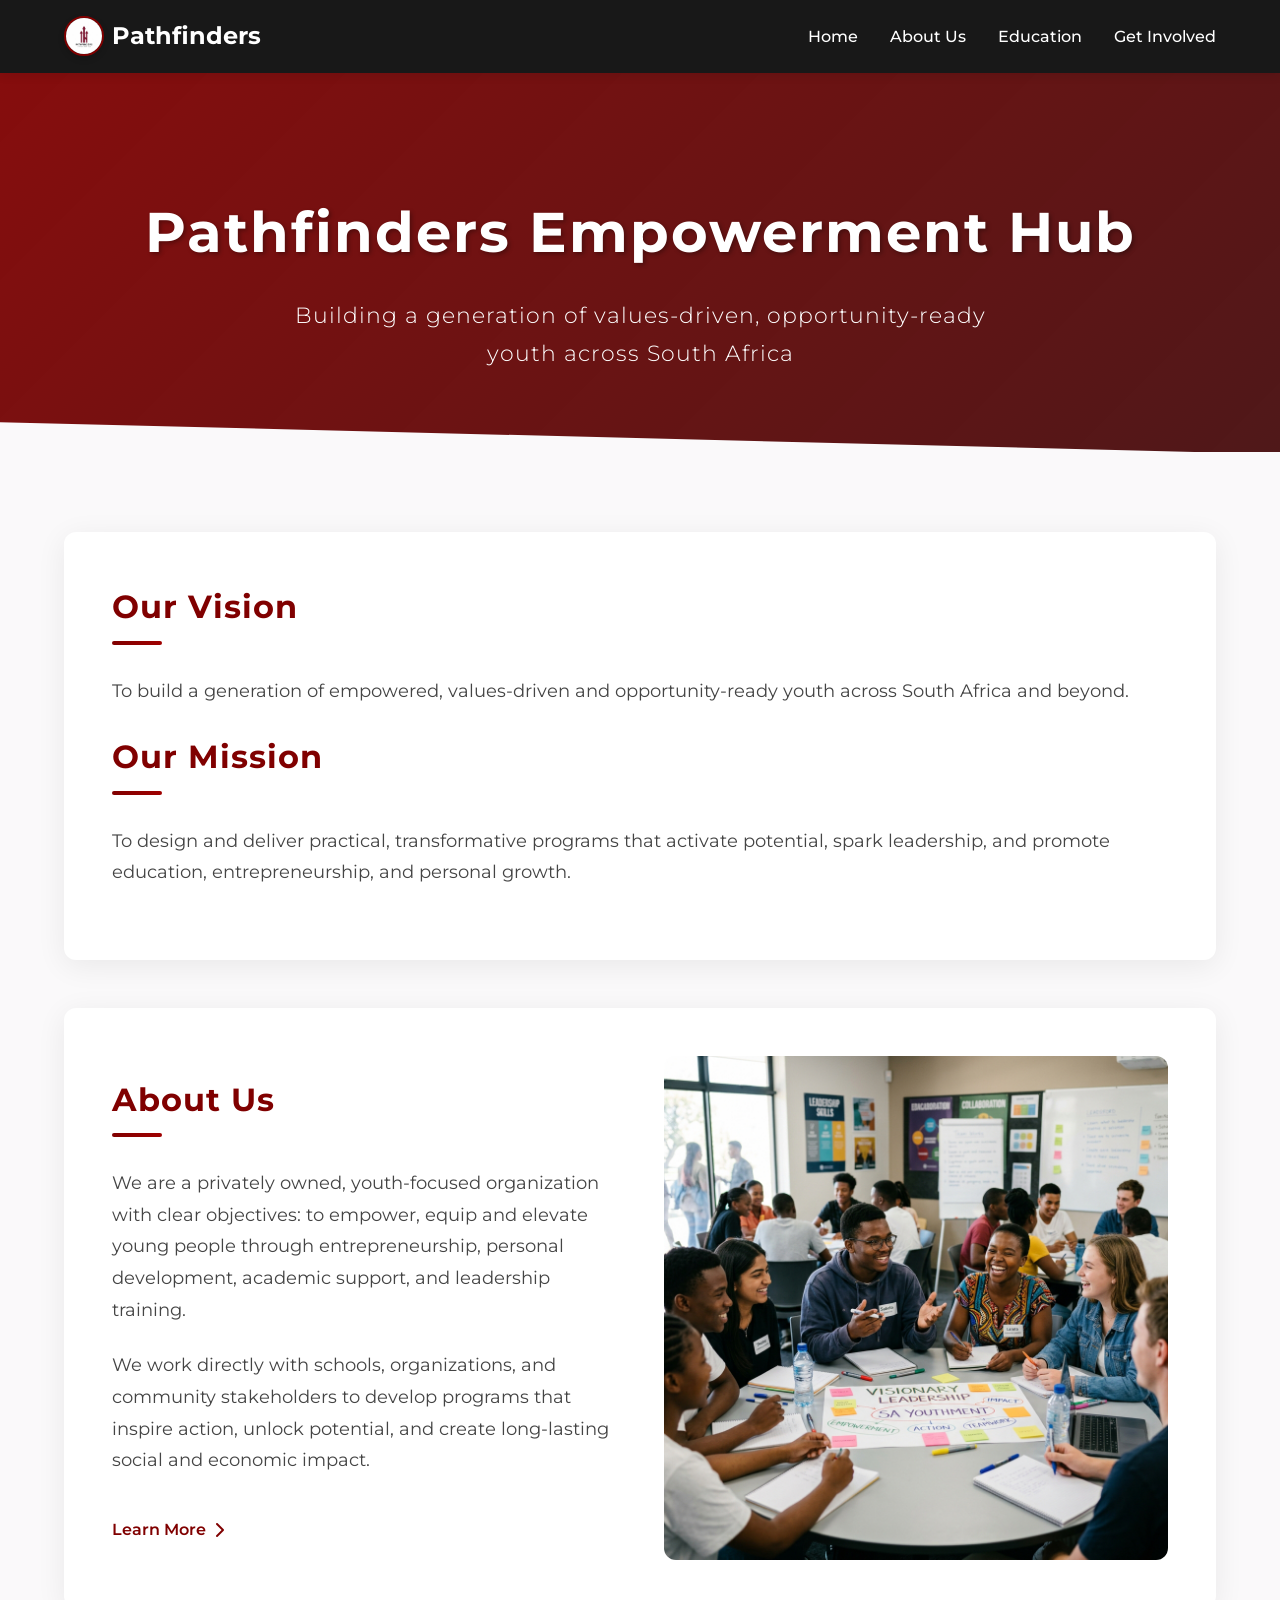
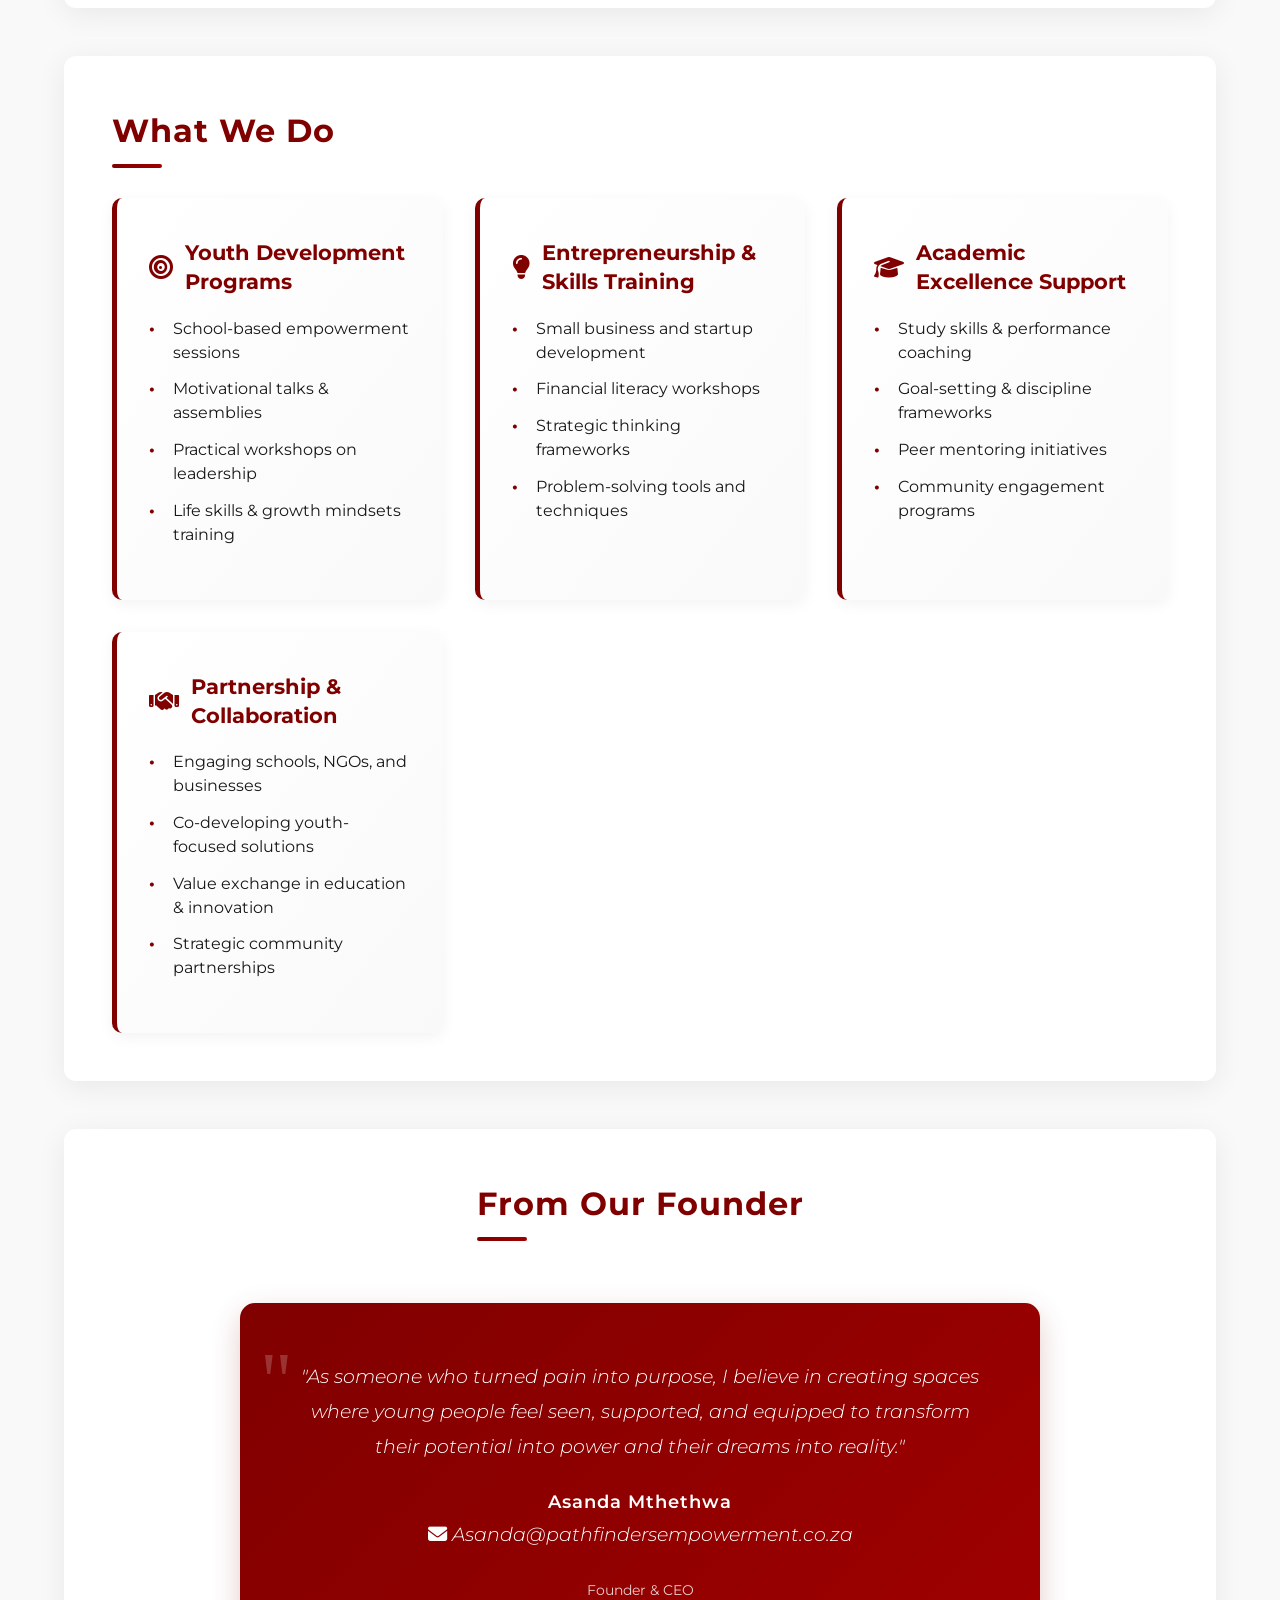
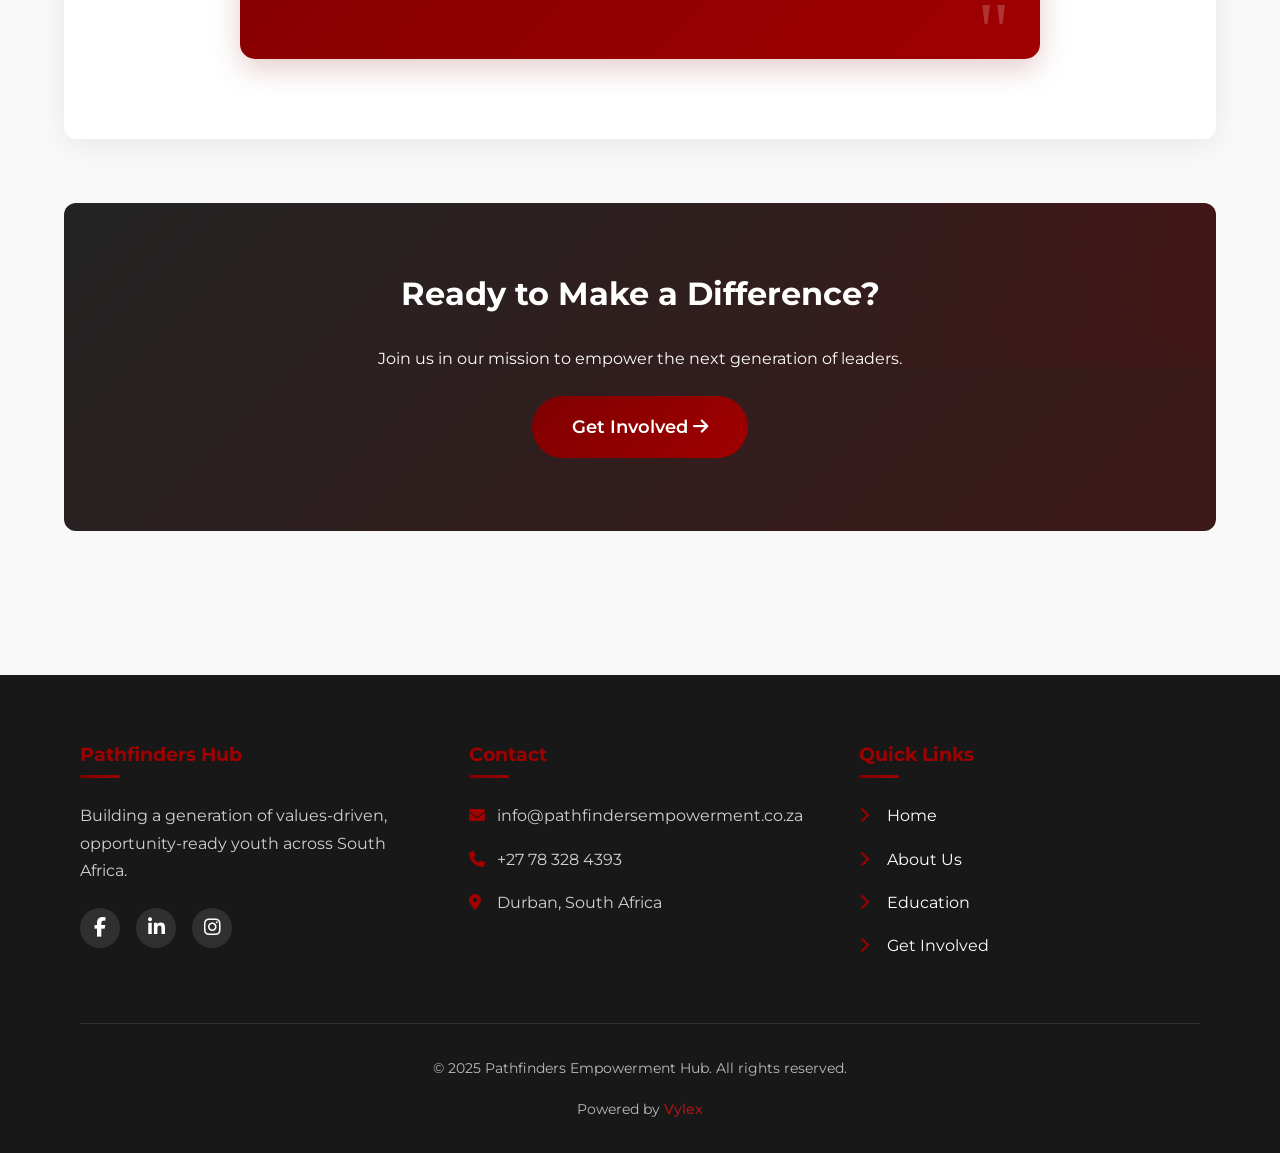
==== commit 2f07fe34: "refactor: clean up HTML headers, externalize CSS styles, and add a new get-involved page" ====
--- a/index.html
+++ b/index.html
@@ -36,60 +36,30 @@
   <link rel="icon" href="/assets/images/pathfinders-logo.jpg" type="image/jpeg" />
 
   <!-- Fonts and Icons -->
-  <link rel="preconnect" href="https://fonts.googleapis.com" />
-  <link rel="preconnect" href="https://fonts.gstatic.com" crossorigin />
   <link href="https://fonts.googleapis.com/css2?family=Montserrat:wght@300;400;500;600;700&display=swap"
     rel="stylesheet" />
   <link rel="stylesheet" href="https://cdnjs.cloudflare.com/ajax/libs/font-awesome/6.4.0/css/all.min.css" />
 
   <!-- Canonical URL -->
   <link rel="canonical" href="https://pathfindersempowerment.co.za/" />
-
-  <!-- Structured Data -->
-  <script type="application/ld+json">
-  {
-    "@context": "https://schema.org",
-    "@type": "Organization",
-    "name": "Pathfinders Empowerment Hub",
-    "description": "Empowering South African youth through leadership, entrepreneurship, and academic excellence programs",
-    "url": "https://pathfindersempowerment.co.za",
-    "logo": "https://pathfindersempowerment.co.za/assets/images/pathfinders-logo.jpg",
-    "contactPoint": {
-      "@type": "ContactPoint",
-      "telephone": "+27-78-328-4393",
-      "contactType": "Customer Service",
-      "email": "info@pathfindersempowerment.co.za",
-      "areaServed": "ZA",
-      "availableLanguage": "English"
-    },
-    "address": {
-      "@type": "PostalAddress",
-      "addressLocality": "Durban",
-      "addressRegion": "KwaZulu-Natal",
-      "addressCountry": "ZA"
-    },
-    "founder": {
-      "@type": "Person",
-      "name": "Asanda Mthethwa"
-    }
-  }
-  </script>
-
   <link rel="stylesheet" href="css/main.css" />
   <link rel="stylesheet" href="css/home.css" />
+
+  <!-- CSS Placeholder -->
+
 </head>
 
 <body>
   <!-- Navigation -->
-  <nav class="navbar" id="navbar">
+  <nav class="navbar">
     <div class="container nav-container">
       <a href="index.html" class="logo">
         <img src="./assets/images/pathfinders-logo.jpg" alt="Pathfinders Empowerment Hub Logo" class="logo-image">
         Pathfinders
       </a>
-      <button class="mobile-toggle" aria-label="Toggle navigation menu">☰</button>
+      <button class="mobile-toggle">☰</button>
       <ul class="nav-links">
-        <li><a href="index.html" class="active">Home</a></li>
+        <li><a href="index.html">Home</a></li>
         <li><a href="about.html">About Us</a></li>
         <li><a href="education.html">Education</a></li>
         <li><a href="get-involved.html">Get Involved</a></li>
@@ -99,18 +69,16 @@
 
   <!-- Header -->
   <header class="header">
-    <div class="header-overlay"></div>
     <div class="container">
-      <h1 class="fade-in-up">Pathfinders Empowerment Hub</h1>
-      <p class="fade-in-up delay-1">Building a generation of values-driven, opportunity-ready youth across South Africa</p>
-      <a href="get-involved.html" class="cta-btn header-cta fade-in-up delay-2">Join the Movement <i class="fas fa-arrow-right"></i></a>
+      <h1>Pathfinders Empowerment Hub</h1>
+      <p>Building a generation of values-driven, opportunity-ready youth across South Africa</p>
     </div>
   </header>
 
   <!-- Main Content -->
   <main class="container section-padding">
     <!-- Vision & Mission Section -->
-    <section id="vision" class="content-section reveal">
+    <section id="vision" class="content-section">
       <h2 class="section-title">Our Vision</h2>
       <p class="section-text">To build a generation of empowered, values-driven and opportunity-ready youth across South
         Africa and beyond.</p>
@@ -123,7 +91,7 @@
     </section>
 
     <!-- About Section -->
-    <section id="about" class="content-section about-section reveal">
+    <section id="about" class="content-section about-section">
       <div>
         <h2 class="section-title">About Us</h2>
         <p class="section-text">
@@ -143,10 +111,10 @@
     </section>
 
     <!-- Services Section -->
-    <section id="services" class="content-section reveal">
+    <section id="services" class="content-section">
       <h2 class="section-title">What We Do</h2>
       <div class="services-grid">
-        <div class="service-card reveal">
+        <div class="service-card">
           <h3><i class="fas fa-bullseye"></i> Youth Development Programs</h3>
           <ul>
             <li>School-based empowerment sessions</li>
@@ -155,7 +123,7 @@
             <li>Life skills & growth mindsets training</li>
           </ul>
         </div>
-        <div class="service-card reveal">
+        <div class="service-card">
           <h3><i class="fas fa-lightbulb"></i> Entrepreneurship & Skills Training</h3>
           <ul>
             <li>Small business and startup development</li>
@@ -164,7 +132,7 @@
             <li>Problem-solving tools and techniques</li>
           </ul>
         </div>
-        <div class="service-card reveal">
+        <div class="service-card">
           <h3><i class="fas fa-graduation-cap"></i> Academic Excellence Support</h3>
           <ul>
             <li>Study skills & performance coaching</li>
@@ -173,7 +141,7 @@
             <li>Community engagement programs</li>
           </ul>
         </div>
-        <div class="service-card reveal">
+        <div class="service-card">
           <h3><i class="fas fa-handshake"></i> Partnership & Collaboration</h3>
           <ul>
             <li>Engaging schools, NGOs, and businesses</li>
@@ -185,35 +153,8 @@
       </div>
     </section>
 
-    <!-- Impact Counter Section -->
-    <section class="content-section reveal">
-      <h2 class="section-title">Our Impact</h2>
-      <div class="impact-grid">
-        <div class="impact-card">
-          <i class="fas fa-users"></i>
-          <span class="impact-number" data-target="2500">0</span>
-          <span class="impact-label">Youth Reached</span>
-        </div>
-        <div class="impact-card">
-          <i class="fas fa-school"></i>
-          <span class="impact-number" data-target="45">0</span>
-          <span class="impact-label">Schools Visited</span>
-        </div>
-        <div class="impact-card">
-          <i class="fas fa-chalkboard-teacher"></i>
-          <span class="impact-number" data-target="150">0</span>
-          <span class="impact-label">Workshops Delivered</span>
-        </div>
-        <div class="impact-card">
-          <i class="fas fa-handshake"></i>
-          <span class="impact-number" data-target="30">0</span>
-          <span class="impact-label">Partners</span>
-        </div>
-      </div>
-    </section>
-
     <!-- Founder Section -->
-    <section id="founder" class="content-section founder-section reveal">
+    <section id="founder" class="content-section founder-section">
       <h2 class="section-title">From Our Founder</h2>
       <div class="founder-message">
         <p>
@@ -222,12 +163,13 @@
         </p>
         <span class="founder-name">Asanda Mthethwa</span>
         <p><i class="fas fa-envelope"></i> Asanda@pathfindersempowerment.co.za</p>
+
         <span class="founder-title">Founder & CEO</span>
       </div>
     </section>
 
     <!-- Call To Action -->
-    <section class="cta-section reveal">
+    <section class="cta-section">
       <h2>Ready to Make a Difference?</h2>
       <p>Join us in our mission to empower the next generation of leaders.</p>
       <a href="get-involved.html" class="cta-btn">Get Involved <i class="fas fa-arrow-right"></i></a>
@@ -242,9 +184,12 @@
           <h3>Pathfinders Hub</h3>
           <p>Building a generation of values-driven, opportunity-ready youth across South Africa.</p>
           <div class="social-icons">
-            <a href="#" class="social-icon" aria-label="Facebook"><i class="fab fa-facebook-f"></i></a>
-            <a href="#" class="social-icon" aria-label="LinkedIn"><i class="fab fa-linkedin-in"></i></a>
-            <a href="#" class="social-icon" aria-label="Instagram"><i class="fab fa-instagram"></i></a>
+            <a href="#" class="social-icon" style="text-decoration: none; color: inherit;"><i
+                class="fab fa-facebook-f"></i></a>
+            <a href="#" class="social-icon" style="text-decoration: none; color: inherit;"><i
+                class="fab fa-linkedin-in"></i></a>
+            <a href="#" class="social-icon" style="text-decoration: none; color: inherit;"><i
+                class="fab fa-instagram"></i></a>
           </div>
         </div>
         <div class="footer-column">
@@ -255,21 +200,23 @@
         </div>
         <div class="footer-column">
           <h3>Quick Links</h3>
-          <p><a href="index.html"><i class="fas fa-chevron-right"></i> Home</a></p>
-          <p><a href="about.html"><i class="fas fa-chevron-right"></i> About Us</a></p>
-          <p><a href="education.html"><i class="fas fa-chevron-right"></i> Education</a></p>
-          <p><a href="get-involved.html"><i class="fas fa-chevron-right"></i> Get Involved</a></p>
+          <p><a href="index.html" style="color: white; text-decoration: none;"><i class="fas fa-chevron-right"></i>
+              Home</a></p>
+          <p><a href="about.html" style="color: white; text-decoration: none;"><i class="fas fa-chevron-right"></i>
+              About Us</a></p>
+          <p><a href="education.html" style="color: white; text-decoration: none;"><i class="fas fa-chevron-right"></i>
+              Education</a></p>
+          <p><a href="get-involved.html" style="color: white; text-decoration: none;"><i
+                class="fas fa-chevron-right"></i> Get Involved</a></p>
         </div>
       </div>
       <div class="footer-bottom">
         <p>&copy; 2025 Pathfinders Empowerment Hub. All rights reserved.</p>
-        <p class="developer">Powered by <a href="https://vylexnexys.co.za">Vylex Nexys</a></p>
+        <p class="developer">Powered by <a href="https://vylex.co.za"
+            style="color: #e71616; text-decoration: dotted;">Vylex</a></p>
       </div>
     </div>
   </footer>
-
-  <!-- Back to Top -->
-  <a href="#" class="back-to-top" aria-label="Back to top"><i class="fas fa-chevron-up"></i></a>
 
   <script>
     // Mobile menu toggle
@@ -278,14 +225,12 @@
 
     mobileToggle.addEventListener('click', () => {
       navLinks.classList.toggle('active');
-      mobileToggle.textContent = navLinks.classList.contains('active') ? '✕' : '☰';
     });
 
     // Close mobile menu when clicking a link
     document.querySelectorAll('.nav-links a').forEach(link => {
       link.addEventListener('click', () => {
         navLinks.classList.remove('active');
-        mobileToggle.textContent = '☰';
       });
     });
 
@@ -293,12 +238,10 @@
     document.querySelectorAll('a[href^="#"]').forEach(anchor => {
       anchor.addEventListener('click', function (e) {
         e.preventDefault();
+
         const targetId = this.getAttribute('href');
-        if (targetId === '#') {
-          window.scrollTo({ top: 0, behavior: 'smooth' });
-          return;
-        }
         const targetElement = document.querySelector(targetId);
+
         if (targetElement) {
           window.scrollTo({
             top: targetElement.offsetTop - 70,
@@ -307,71 +250,7 @@
         }
       });
     });
-
-    // Navbar shrink on scroll
-    const navbar = document.getElementById('navbar');
-    window.addEventListener('scroll', () => {
-      if (window.scrollY > 50) {
-        navbar.classList.add('scrolled');
-      } else {
-        navbar.classList.remove('scrolled');
-      }
-    });
-
-    // Back to Top
-    const backToTop = document.querySelector('.back-to-top');
-    window.addEventListener('scroll', () => {
-      if (window.scrollY > 300) {
-        backToTop.classList.add('active');
-      } else {
-        backToTop.classList.remove('active');
-      }
-    });
-
-    // Scroll reveal animation
-    const revealElements = document.querySelectorAll('.reveal');
-    const revealOnScroll = () => {
-      revealElements.forEach(el => {
-        const top = el.getBoundingClientRect().top;
-        if (top < window.innerHeight - 100) {
-          el.classList.add('revealed');
-        }
-      });
-    };
-    window.addEventListener('scroll', revealOnScroll);
-    revealOnScroll();
-
-    // Impact counter animation
-    const counters = document.querySelectorAll('.impact-number');
-    let countersAnimated = false;
-
-    const animateCounters = () => {
-      if (countersAnimated) return;
-      const section = document.querySelector('.impact-grid');
-      if (!section) return;
-      const top = section.getBoundingClientRect().top;
-      if (top < window.innerHeight - 50) {
-        countersAnimated = true;
-        counters.forEach(counter => {
-          const target = +counter.getAttribute('data-target');
-          const increment = target / 80;
-          let current = 0;
-          const update = () => {
-            current += increment;
-            if (current < target) {
-              counter.textContent = Math.ceil(current).toLocaleString();
-              requestAnimationFrame(update);
-            } else {
-              counter.textContent = target.toLocaleString() + '+';
-            }
-          };
-          update();
-        });
-      }
-    };
-    window.addEventListener('scroll', animateCounters);
-    animateCounters();
   </script>
 </body>
 
-</html>
+</html>
